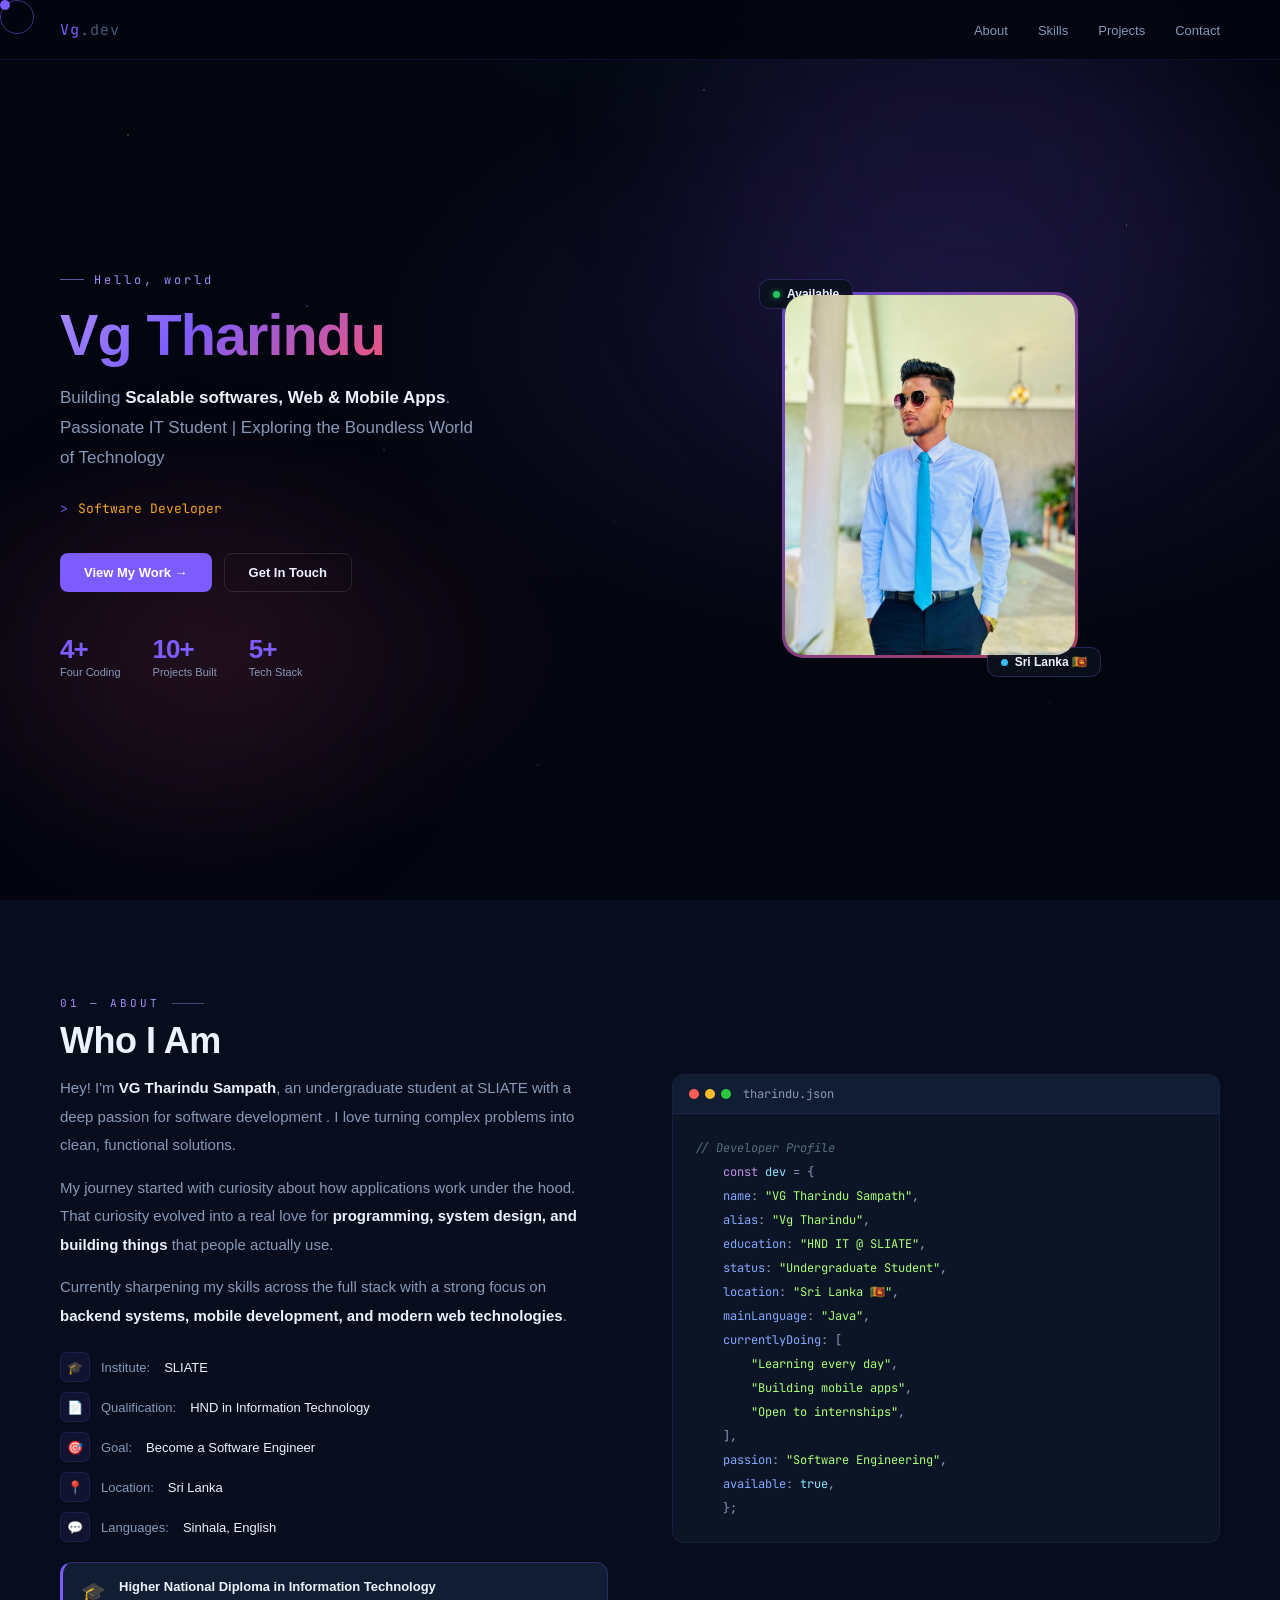
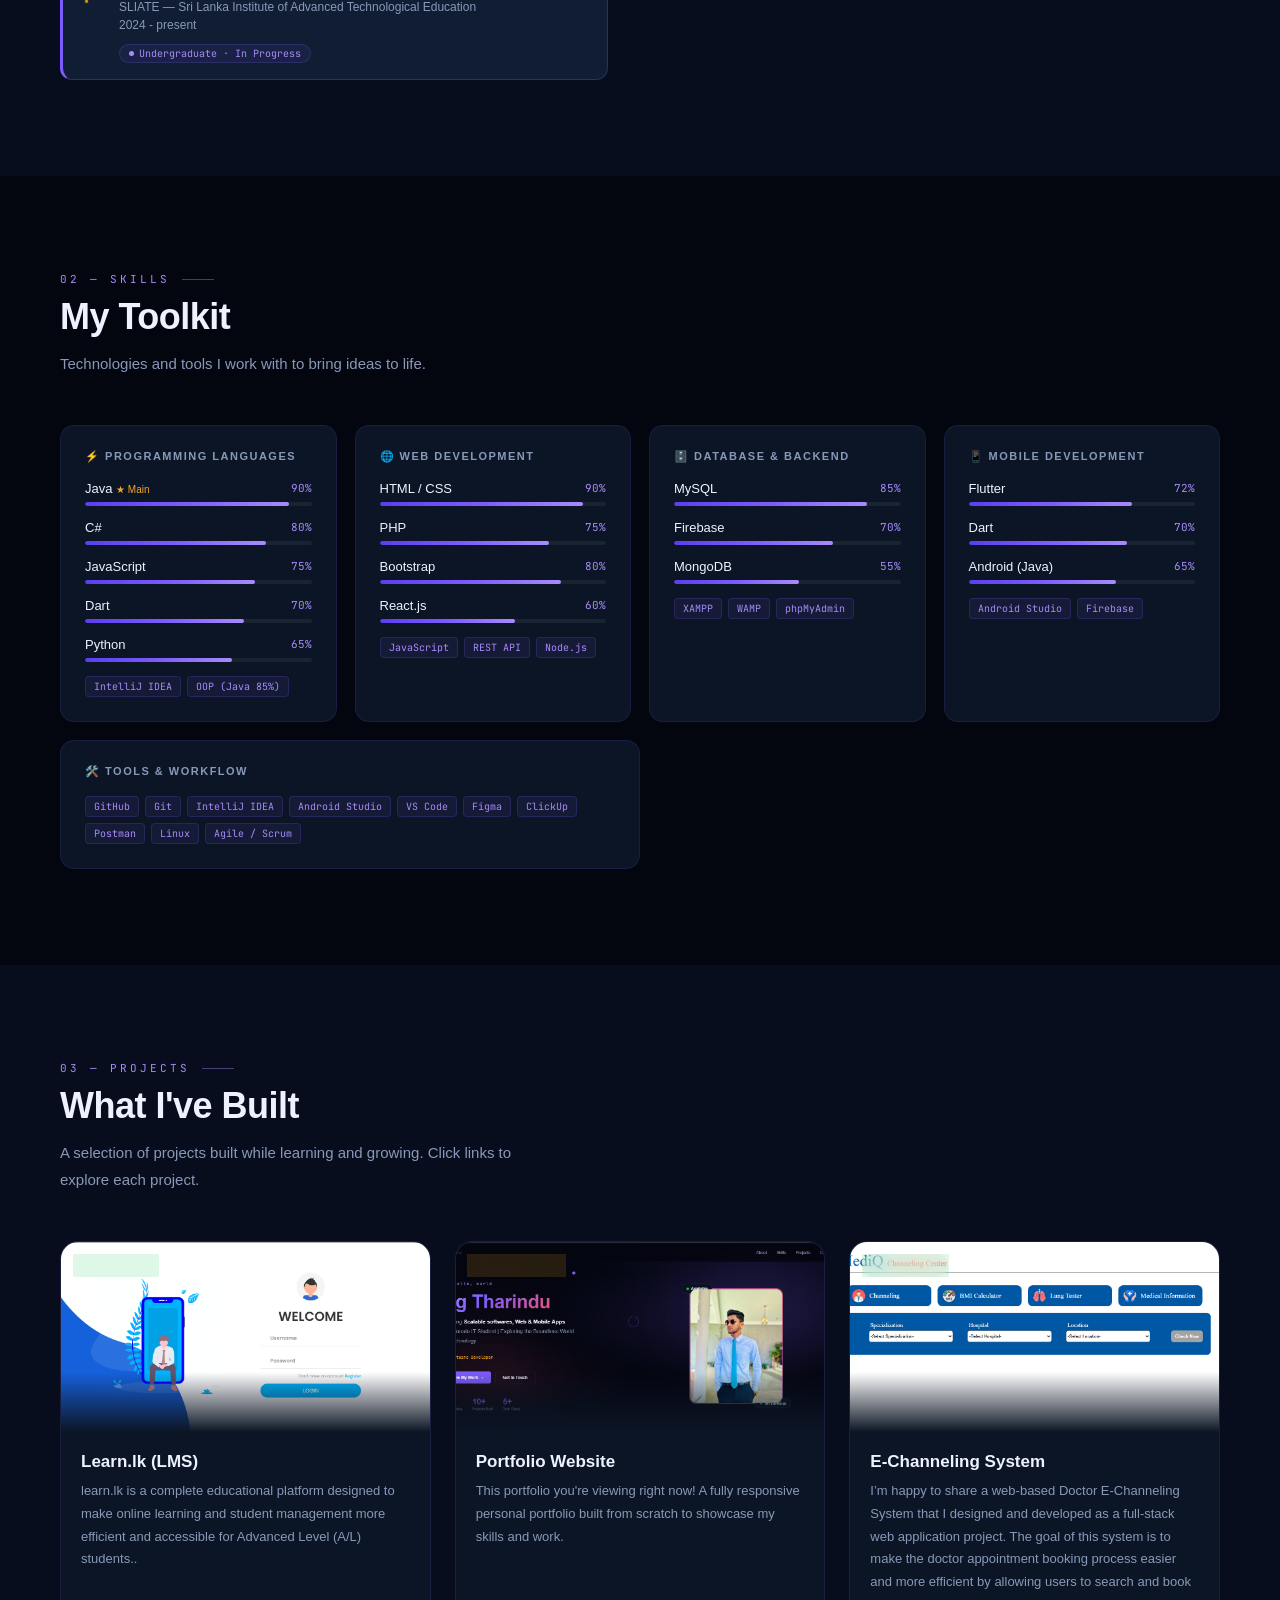
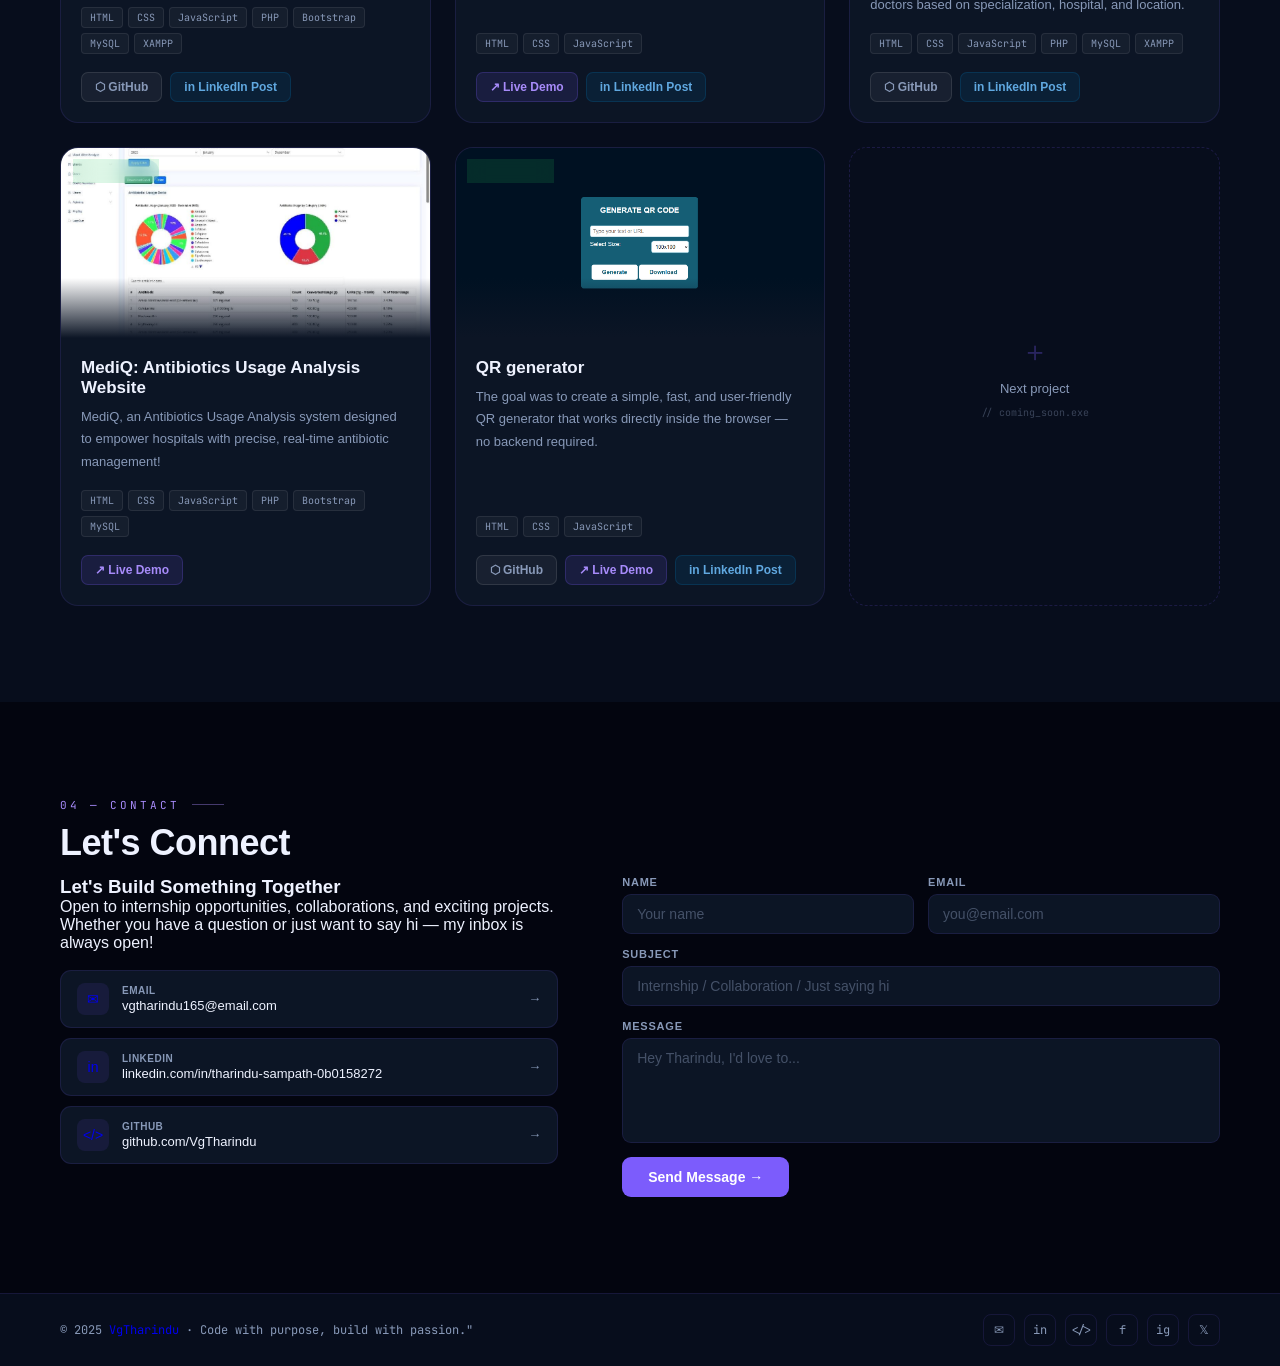
==== index.html @ 8292b52f "cahnge" ====
<!DOCTYPE html>
<html lang="en">
<head>
<meta charset="UTF-8">
<meta name="viewport" content="width=device-width, initial-scale=1.0">
<title>VG Tharindu Sampath | Software Developer</title>
<link href="image/cropped_circle_image.png" rel="icon">
<link href="https://fonts.googleapis.com/css2?family=Space+Mono:wght@400;700&family=Syne:wght@400;600;700;800&family=JetBrains+Mono:wght@300;400;500&display=swap" rel="stylesheet">
<link rel="stylesheet" href="style.css">
<script defer src="/_vercel/insights/script.js"></script> <!-- Vercel Analytics-->

<!-- Google tag (gtag.js)  Analytics viewer count from google Analytics -->
<script async src="https://www.googletagmanager.com/gtag/js?id=G-01B95M1YNE"></script>
<script>
  window.dataLayer = window.dataLayer || [];
  function gtag(){dataLayer.push(arguments);}
  gtag('js', new Date());

  gtag('config', 'G-01B95M1YNE');
</script>
</head>
<body>

     <div id="cur"></div>
     <div id="cur-ring"></div>

    <!-- NAV -->
    <nav>
    <a href="#hero" class="nav-logo">Vg<span>.dev</span></a>
    <ul class="nav-links">
        <li><a href="#about">About</a></li>
        <li><a href="#skills">Skills</a></li>
        <li><a href="#projects">Projects</a></li>
        <li><a href="#contact">Contact</a></li>
    </ul>
    </nav>

    <!-- HERO -->
    <section id="hero">
    <div class="hero-bg"></div>
    <div class="stars"></div>
    <div class="orb orb1"></div>
    <div class="orb orb2"></div>

    <div class="hero-left">
        <div class="hero-greeting">Hello, world</div>
        <h1 class="hero-name">
        <span class="gradient-name">Vg Tharindu</span>
        </h1>
        <p class="hero-tagline">
        Building <strong>Scalable softwares, Web & Mobile Apps</strong>.
        Passionate IT Student | Exploring the Boundless World of Technology
        </p>
        <div class="hero-role">
        <span class="role-prefix">&gt;</span>
        <span id="typingText" class="typing"></span>
        </div>
        <div class="hero-btns">
        <a href="#projects" class="btn btn-p">View My Work →</a>
        <a href="#contact" class="btn btn-g">Get In Touch</a>
        </div>
        <div class="hero-stats">
        <div><div class="hst-num">4+</div><div class="hst-lbl">Four Coding</div></div>
        <div><div class="hst-num">10+</div><div class="hst-lbl">Projects Built</div></div>
        <div><div class="hst-num">5+</div><div class="hst-lbl">Tech Stack</div></div>
        </div>
    </div>

    <div class="hero-right">
        <div class="photo-wrap">
            <div class="photo-border"></div>
            <div class="photo-inner">
                <!--
                ══════════════════════════════════════
                TO ADD YOUR PHOTO — delete the <div class="avatar-ph">
                block below and replace with:
                <img src="your-photo.jpg" alt="Vg Tharindu"
                    style="width:100%;height:100%;object-fit:cover;object-position:top center;">
                ══════════════════════════════════════
                -->
            <img src="image/IMG_4519.JPG" alt="Vg Tharindu"
                    style="width:100%;height:100%;object-fit:cover;object-position:top center;">
            </div>
                
            
                <div class="photo-tag tl"><div class="tdot g"></div>Available</div>
                <div class="photo-tag br"><div class="tdot b"></div>Sri Lanka 🇱🇰</div>
        </div>
    </div>
    </section>

    <!-- ABOUT -->
    <section id="about">
    <div class="eyebrow reveal">01 — About</div>
    <h2 class="sec-title reveal">Who I Am</h2>
    <div class="about-grid">
        <div class="about-text reveal">
        <p>Hey! I'm <strong>VG Tharindu Sampath</strong>, an undergraduate student at SLIATE with a deep passion for software development . I love turning complex problems into clean, functional solutions.</p>
        <p>My journey started with curiosity about how applications work under the hood. That curiosity evolved into a real love for <strong>programming, system design, and building things</strong> that people actually use.</p>
        <p>Currently sharpening my skills across the full stack with a strong focus on <strong>backend systems, mobile development, and modern web technologies</strong>.</p>
        <div class="info-list">
            <div class="info-row"><div class="info-ico">🎓</div><span class="info-k">Institute:</span><span class="info-v">SLIATE</span></div>
            <div class="info-row"><div class="info-ico">📄</div><span class="info-k">Qualification:</span><span class="info-v">HND in Information Technology</span></div>
            <div class="info-row"><div class="info-ico">🎯</div><span class="info-k">Goal:</span><span class="info-v">Become a Software Engineer</span></div>
            <div class="info-row"><div class="info-ico">📍</div><span class="info-k">Location:</span><span class="info-v">Sri Lanka</span></div>
            <div class="info-row"><div class="info-ico">💬</div><span class="info-k">Languages:</span><span class="info-v">Sinhala, English</span></div>
        </div>
        <div class="edu-card" style="margin-top:20px;">
            <div class="edu-icon">🎓</div>
            <div>
            <div class="edu-degree">Higher National Diploma in Information Technology</div>
            <div class="edu-school">SLIATE — Sri Lanka Institute of Advanced Technological Education <br> 2024 - present</div>
            <div class="edu-badge">Undergraduate · In Progress</div>
            </div>
        </div>
        </div>

        <div class="reveal">
        <div class="code-card">
            <div class="code-bar">
            <div class="dot dot-r"></div><div class="dot dot-y"></div><div class="dot dot-g"></div>
            <span class="code-fname">tharindu.json</span>
            </div>
            <div class="code-body">
    <pre><span class="cm">// Developer Profile</span>
    <span class="kw">const</span> <span class="cn">dev</span> = {
    <span class="fn">name</span>: <span class="str">"VG Tharindu Sampath"</span>,
    <span class="fn">alias</span>: <span class="str">"Vg Tharindu"</span>,
    <span class="fn">education</span>: <span class="str">"HND IT @ SLIATE"</span>,
    <span class="fn">status</span>: <span class="str">"Undergraduate Student"</span>,
    <span class="fn">location</span>: <span class="str">"Sri Lanka 🇱🇰"</span>,
    <span class="fn">mainLanguage</span>: <span class="str">"Java"</span>,
    <span class="fn">currentlyDoing</span>: [
        <span class="str">"Learning every day"</span>,
        <span class="str">"Building mobile apps"</span>,
        <span class="str">"Open to internships"</span>,
    ],
    <span class="fn">passion</span>: <span class="str">"Software Engineering"</span>,
    <span class="fn">available</span>: <span class="cn">true</span>,
    };</pre>
            </div>
        </div>
        </div>
    </div>
    </section>

    <!-- SKILLS -->
    <section id="skills">
        <div class="eyebrow reveal">02 — Skills</div>
        <h2 class="sec-title reveal">My Toolkit</h2>
        <p class="sec-sub reveal">Technologies and tools I work with to bring ideas to life.</p>
        <div class="skills-grid">

            <!-- Programming Languages -->
            <div class="skill-cat reveal">
                <div class="cat-title">⚡ Programming Languages</div>
                <div class="sk-item"><div class="sk-row"><span class="sk-name">Java <span style="font-size:10px;color:var(--amber);">★ Main</span></span><span class="sk-pct">90%</span></div><div class="sk-track"><div class="sk-fill" data-w="90"></div></div></div>
                <div class="sk-item"><div class="sk-row"><span class="sk-name">C#</span><span class="sk-pct">80%</span></div><div class="sk-track"><div class="sk-fill" data-w="80"></div></div></div>
                <div class="sk-item"><div class="sk-row"><span class="sk-name">JavaScript</span><span class="sk-pct">75%</span></div><div class="sk-track"><div class="sk-fill" data-w="75"></div></div></div>
                <div class="sk-item"><div class="sk-row"><span class="sk-name">Dart</span><span class="sk-pct">70%</span></div><div class="sk-track"><div class="sk-fill" data-w="70"></div></div></div>
                <div class="sk-item"><div class="sk-row"><span class="sk-name">Python</span><span class="sk-pct">65%</span></div><div class="sk-track"><div class="sk-fill" data-w="65"></div></div></div>
                <div class="tech-tags"><span class="tech-tag">IntelliJ IDEA</span><span class="tech-tag">OOP (Java 85%)</span></div>
            </div>

            <!-- Web Development -->
            <div class="skill-cat reveal">
                <div class="cat-title">🌐 Web Development</div>
                <div class="sk-item"><div class="sk-row"><span class="sk-name">HTML / CSS</span><span class="sk-pct">90%</span></div><div class="sk-track"><div class="sk-fill" data-w="90"></div></div></div>
                <div class="sk-item"><div class="sk-row"><span class="sk-name">PHP</span><span class="sk-pct">75%</span></div><div class="sk-track"><div class="sk-fill" data-w="75"></div></div></div>
                <div class="sk-item"><div class="sk-row"><span class="sk-name">Bootstrap</span><span class="sk-pct">80%</span></div><div class="sk-track"><div class="sk-fill" data-w="80"></div></div></div>
                <div class="sk-item"><div class="sk-row"><span class="sk-name">React.js</span><span class="sk-pct">60%</span></div><div class="sk-track"><div class="sk-fill" data-w="60"></div></div></div>
                <div class="tech-tags"><span class="tech-tag">JavaScript</span><span class="tech-tag">REST API</span><span class="tech-tag">Node.js</span></div>
            </div>

            <!-- Database -->
            <div class="skill-cat reveal">
                <div class="cat-title">🗄️ Database &amp; Backend</div>
                <div class="sk-item"><div class="sk-row"><span class="sk-name">MySQL</span><span class="sk-pct">85%</span></div><div class="sk-track"><div class="sk-fill" data-w="85"></div></div></div>
                <div class="sk-item"><div class="sk-row"><span class="sk-name">Firebase</span><span class="sk-pct">70%</span></div><div class="sk-track"><div class="sk-fill" data-w="70"></div></div></div>
                <div class="sk-item"><div class="sk-row"><span class="sk-name">MongoDB</span><span class="sk-pct">55%</span></div><div class="sk-track"><div class="sk-fill" data-w="55"></div></div></div>
                <div class="tech-tags"><span class="tech-tag">XAMPP</span><span class="tech-tag">WAMP</span><span class="tech-tag">phpMyAdmin</span></div>
            </div>

            <!-- Mobile Development -->
            <div class="skill-cat reveal">
                <div class="cat-title">📱 Mobile Development</div>
                <div class="sk-item"><div class="sk-row"><span class="sk-name">Flutter</span><span class="sk-pct">72%</span></div><div class="sk-track"><div class="sk-fill" data-w="72"></div></div></div>
                <div class="sk-item"><div class="sk-row"><span class="sk-name">Dart</span><span class="sk-pct">70%</span></div><div class="sk-track"><div class="sk-fill" data-w="70"></div></div></div>
                <div class="sk-item"><div class="sk-row"><span class="sk-name">Android (Java)</span><span class="sk-pct">65%</span></div><div class="sk-track"><div class="sk-fill" data-w="65"></div></div></div>
                <div class="tech-tags"><span class="tech-tag">Android Studio</span><span class="tech-tag">Firebase</span></div>
            </div>

            <!-- Tools & Workflow -->
            <div class="skill-cat reveal" style="grid-column:1/-1;max-width:580px;">
                <div class="cat-title">🛠️ Tools &amp; Workflow</div>
                <div class="tech-tags">
                    <span class="tech-tag">GitHub</span>
                    <span class="tech-tag">Git</span>
                    <span class="tech-tag">IntelliJ IDEA</span>
                    <span class="tech-tag">Android Studio</span>
                    <span class="tech-tag">VS Code</span>
                    <span class="tech-tag">Figma</span>
                    <span class="tech-tag">ClickUp</span>
                    <span class="tech-tag">Postman</span>
                    <span class="tech-tag">Linux</span>
                    <span class="tech-tag">Agile / Scrum</span>
                </div>
            </div>

        </div>
    </section>

    <!-- PROJECTS -->
    <section id="projects">
        <div class="eyebrow reveal">03 — Projects</div>
        <h2 class="sec-title reveal">What I've Built</h2>
        <p class="sec-sub reveal">A selection of projects built while learning and growing. Click links to explore each project.</p>
        <div class="projects-grid">

            <!-- PROJECT 1 -->
            <div class="project-card reveal">
                <div class="proj-img">
                    <!--
                    ADD PROJECT SCREENSHOT:
                    Replace <div class="proj-img-placeholder"> with:
                    <img src="project1-screenshot.jpg" alt="Project Name">
                    -->
                   <div class="proj-img-placeholder">
                    <img src="image/Screenshot 2025-08-08 153404.png" alt="Learn.lk (LMS)">
                    </div>
                    <div class="proj-img-top">
                        <div class="proj-status s-done">Completed</div>
                    </div>
                </div>
                <div class="proj-body">
                    <div class="proj-name">Learn.lk (LMS)</div>
                    <div class="proj-desc">learn.lk is a complete educational platform designed to make online learning and student management more efficient and accessible for Advanced Level (A/L) students..</div>
                    <div class="proj-stack"><span class="stack-tag">HTML</span><span class="stack-tag">CSS</span><span class="stack-tag">JavaScript</span><span class="stack-tag">PHP</span><span class="stack-tag">Bootstrap</span><span class="stack-tag">MySQL</span><span class="stack-tag">XAMPP</span></div>
                    <div class="proj-actions">
                        <a href="https://github.com/VgTharindu/Learn.lk.git" class="proj-btn proj-btn-gh">⬡ GitHub</a>
                        <!-- <a href="#" class="proj-btn proj-btn-live">↗ Live Demo</a> -->
                        <a href="https://www.linkedin.com/posts/tharindu-sampath-0b0158272_sliate-webdevelopment-bootstrap-activity-7359614728916160514-P8Nu?utm_source=share&utm_medium=member_desktop&rcm=ACoAAEKV94QBrEzuOKrQUPFXo5gvmd7V_NKcd7c" class="proj-btn proj-btn-li">in LinkedIn Post</a>
                    </div>
                </div>
            </div>

             <!-- PROJECT 2 -->
            <div class="project-card reveal">
                <div class="proj-img">
                    <div class="proj-img-placeholder" style="background:linear-gradient(135deg,#160d2b,#0d0718);">
                        <img src="image/Screenshot 2026-03-21 195851.png" alt="MediQ: Antibiotics Usage Analysis Website">
                    </div>
                    <div class="proj-img-top">
                        <div class="proj-status s-wip">In Progress</div>
                    </div>
                </div>
                    <div class="proj-body">
                        <div class="proj-name">Portfolio Website</div>
                        <div class="proj-desc">This portfolio you're viewing right now! A fully responsive personal portfolio built from scratch to showcase my skills and work.</div>
                        <div class="proj-stack"><span class="stack-tag">HTML</span><span class="stack-tag">CSS</span><span class="stack-tag">JavaScript</span></div>
                        <div class="proj-actions">
                            <!-- <a href="https://github.com/VgTharindu/Portfolio.git" class="proj-btn proj-btn-gh">⬡ GitHub</a> -->
                            <a href="https://vgtharindu-portfolio.vercel.app/" class="proj-btn proj-btn-live">↗ Live Demo</a>
                            <a href="#" class="proj-btn proj-btn-li">in LinkedIn Post</a>

                        </div>
                    </div>
            </div>

             <!-- PROJECT 3 -->
            <div class="project-card reveal">
                <div class="proj-img">
                    <div class="proj-img-placeholder" style="background:linear-gradient(135deg,#160d2b,#0d0718);">
                        <img src="image/Screenshot 2026-03-22 182855.png" alt="MediQ: Antibiotics Usage Analysis Website">
                    </div>
                    <div class="proj-img-top">
                        <div class="proj-status s-done">Completed</div>
                    </div>
                </div>
                    <div class="proj-body">
                        <div class="proj-name"> E-Channeling System</div>
                        <div class="proj-desc">I’m happy to share a web-based Doctor E-Channeling System that I designed and developed as a full-stack web application project. The goal of this system is to make the doctor appointment booking process easier and more efficient by allowing users to search and book doctors based on specialization, hospital, and location.</div>
                        <div class="proj-stack"><span class="stack-tag">HTML</span><span class="stack-tag">CSS</span><span class="stack-tag">JavaScript</span><span class="stack-tag">PHP</span><span class="stack-tag">MySQL</span><span class="stack-tag">XAMPP</span></div>
                        <div class="proj-actions">
                            <a href="https://github.com/VgTharindu/MediQ-e-channeling-system-.git" class="proj-btn proj-btn-gh">⬡ GitHub</a>
                            <!-- <a href="https://vgtharindu-portfolio.vercel.app/" class="proj-btn proj-btn-live">↗ Live Demo</a> -->
                            <a href="https://www.linkedin.com/posts/tharindu-sampath-0b0158272_fullstackdeveloper-webdevelopment-php-activity-7441704030457901056-B_3A?utm_source=share&utm_medium=member_desktop&rcm=ACoAAEKV94QBrEzuOKrQUPFXo5gvmd7V_NKcd7c" class="proj-btn proj-btn-li">in LinkedIn Post</a>

                        </div>
                    </div>
            </div>

            <!-- PROJECT 4 -->
            <div class="project-card reveal">
                <div class="proj-img">
                    <div class="proj-img-placeholder" style="background:linear-gradient(135deg,#0d1f1c,#071510);">
                        <img src="image/WhatsApp Image 2026-03-21 at 7.44.55 PM.jpeg" alt="MediQ: Antibiotics Usage Analysis Website">
                    </div>
                    <div class="proj-img-top">
                        <div class="proj-status s-done">Completed</div>
                    </div>
                </div>
                <div class="proj-body">
                    <div class="proj-name">MediQ: Antibiotics Usage Analysis Website</div>
                    <div class="proj-desc"> MediQ, an Antibiotics Usage Analysis system designed to empower hospitals with precise, real-time antibiotic management!</div>
                    <div class="proj-stack"><span class="stack-tag">HTML</span><span class="stack-tag">CSS</span><span class="stack-tag">JavaScript</span><span class="stack-tag">PHP</span><span class="stack-tag">Bootstrap</span><span class="stack-tag">MySQL</span></div>
                    <div class="proj-actions">
                        <!-- <a href="#" class="proj-btn proj-btn-gh">⬡ GitHub</a> -->
                        <a href="https://mediq.42web.io/karapitiya/?i=1" class="proj-btn proj-btn-live">↗ Live Demo</a>
                        <!-- <a href="https://www.linkedin.com/posts/malitha-tishamal_webdevelopment-php-bootstrap-ugcPost-7336060240477528064-LBVA?utm_source=share&utm_medium=member_desktop&rcm=ACoAAEKV94QBrEzuOKrQUPFXo5gvmd7V_NKcd7c" class="proj-btn proj-btn-li">in LinkedIn Post</a> -->
                    </div>
                </div>
            </div>

            
            <!-- PROJECT 5 -->
            <div class="project-card reveal">
                <div class="proj-img">
                    <div class="proj-img-placeholder" style="background:linear-gradient(135deg,#160d2b,#0d0718);">
                        <img src="image/Screenshot 2025-11-16 101940.png" alt="QR generator">
                    </div>
                    <div class="proj-img-top">
                        <div class="proj-status s-done">Completed</div>
                    </div>
                </div>
                    <div class="proj-body">
                        <div class="proj-name">QR generator</div>
                        <div class="proj-desc">The goal was to create a simple, fast, and user-friendly QR generator that works directly inside the browser — no backend required.</div>
                        <div class="proj-stack"><span class="stack-tag">HTML</span><span class="stack-tag">CSS</span><span class="stack-tag">JavaScript</span></div>
                        <div class="proj-actions">
                            <a href="https://github.com/VgTharindu/QR-Genarator.git" class="proj-btn proj-btn-gh">⬡ GitHub</a>
                            <a href="https://vgtharindu.github.io/QR-Genarator/" class="proj-btn proj-btn-live">↗ Live Demo</a>
                            <a href="https://www.linkedin.com/posts/tharindu-sampath-0b0158272_sliate-webdevelopment-javascript-activity-7396766730645094401-Y_F6?utm_source=share&utm_medium=member_desktop&rcm=ACoAAEKV94QBrEzuOKrQUPFXo5gvmd7V_NKcd7c" class="proj-btn proj-btn-li">in LinkedIn Post</a>

                        </div>
                    </div>
            </div>

            <!-- ADD MORE -->
            <div class="add-card reveal">
                <div class="add-plus">＋</div>
                <div class="add-text">Next project</div>
                <div class="add-hint">// coming_soon.exe</div>
            </div>

        </div>
    </section>

    <!-- CONTACT -->
    <section id="contact">
        <div class="eyebrow reveal">04 — Contact</div>
        <h2 class="sec-title reveal">Let's Connect</h2>
        <div class="contact-grid">
            <div class="reveal">
                <h3>Let's Build Something Together</h3>
                <p>Open to internship opportunities, collaborations, and exciting projects. Whether you have a question or just want to say hi — my inbox is always open!</p><br>
                <div class="contact-items">
                    <a href="vgtharindu165@email.com" class="contact-item">
                        <div class="c-ico">✉</div>
                        <div class="c-inf"><div class="c-lbl">Email</div><div class="c-val">vgtharindu165@email.com</div></div>
                        <span class="c-arr">→</span>
                    </a>
                    <a href="https://www.linkedin.com/in/tharindu-sampath-0b0158272" class="contact-item">
                        <div class="c-ico">in</div>
                        <div class="c-inf"><div class="c-lbl">LinkedIn</div><div class="c-val">linkedin.com/in/tharindu-sampath-0b0158272</div></div>
                        <span class="c-arr">→</span>
                    </a>
                    <a href="https://github.com/VgTharindu" class="contact-item">
                        <div class="c-ico">&lt;/&gt;</div>
                        <div class="c-inf"><div class="c-lbl">GitHub</div><div class="c-val">github.com/VgTharindu</div></div>
                        <span class="c-arr">→</span>
                    </a>
                    
                </div>
            </div>
             <form class="contact-form reveal"
        action="https://api.web3forms.com/submit"
        method="POST">

      <input type="hidden" name="access_key" value="008d013b-0c6d-494b-bc53-46cbb825ec3c">
      <input type="hidden" name="subject" value="New message from Portfolio">
      <input type="hidden" name="redirect" value="https://vgtharindu-portfolio.vercel.app/">
      <input type="hidden" name="from_name" value="Portfolio Contact Form">
      <input type="hidden" name="botcheck" value="">

      <div class="form-row">
        <div class="form-group">
          <label class="form-label">Name</label>
          <input class="form-input" type="text" name="name" placeholder="Your name" required>
        </div>
        <div class="form-group">
          <label class="form-label">Email</label>
          <input class="form-input" type="email" name="email" placeholder="you@email.com" required>
        </div>
      </div>
      <div class="form-group">
        <label class="form-label">Subject</label>
        <input class="form-input" type="text" name="topic" placeholder="Internship / Collaboration / Just saying hi">
      </div>
      <div class="form-group">
        <label class="form-label">Message</label>
        <textarea class="form-textarea" name="message" placeholder="Hey Tharindu, I'd love to..."></textarea>
      </div>
      <button class="send-btn" type="submit">Send Message &#8594;</button>
    </form>
        </div>
    </section>

    <!-- FOOTER -->
    <footer>
    <div class="footer-copy">© 2025 <span><a href="https://vgtharindu-portfolio.vercel.app/" target="_blank" style="text-decoration: none;">VgTharindu</a></span> · Code with purpose, build with passion."</div>
    <div class="social-links">
        <a href="vgtharindu165@email.com" class="soc-link" title="Email">✉</a>
        <a href="https://www.linkedin.com/in/tharindu-sampath-0b0158272" class="soc-link" title="LinkedIn">in</a>
        <a href="https://github.com/VgTharindu" class="soc-link" title="GitHub">&lt;/&gt;</a>
        <a href="https://www.facebook.com/share/1aWBQVcu1p/" class="soc-link" title="Facebook">f</a>
        <a href="https://www.instagram.com/vgthrindu?igsh=d2puZTRpOHJ1NTBu" class="soc-link" title="Instagram">ig</a>
        <a href="https://x.com/VgTharindu54513" class="soc-link" title="X">𝕏</a>
    </div>
    </footer>

    <script src="script.js"></script>
    
</body>
</html>
---- style.css ----
:root {
  --bg: #03050f;
  --bg2: #070d1c;
  --surface: #0c1525;
  --surf2: #101d32;
  --violet: #7c5cfc;
  --violet2: #5b3ef0;
  --violet3: #a78bfa;
  --rose: #f0537a;
  --amber: #f5a623;
  --cyan: #22d3ee;
  --text: #eef2ff;
  --text2: #8899b8;
  --text3: #4a5a78;
  --border: rgba(124, 92, 252, 0.13);
  --border2: rgba(124, 92, 252, 0.28);
  --sans: "Inter", sans-serif;
  --display: "Clash Display", "Inter", sans-serif;
  --mono: "JetBrains Mono", monospace;
}
*,
*::before,
*::after {
  box-sizing: border-box;
  margin: 0;
  padding: 0;
}
html {
  scroll-behavior: smooth;
}
body {
  background: var(--bg);
  color: var(--text);
  font-family: var(--sans);
  overflow-x: hidden;
}

/* ── CURSOR ── */
#cur {
  width: 10px;
  height: 10px;
  background: var(--violet);
  border-radius: 50%;
  position: fixed;
  top: 0;
  left: 0;
  pointer-events: none;
  z-index: 9999;
}
#cur-ring {
  width: 34px;
  height: 34px;
  border: 1.5px solid rgba(124, 92, 252, 0.5);
  border-radius: 50%;
  position: fixed;
  top: 0;
  left: 0;
  pointer-events: none;
  z-index: 9998;
}

/* ── SCROLLBAR ── */
::-webkit-scrollbar {
  width: 3px;
}
::-webkit-scrollbar-track {
  background: var(--bg);
}
::-webkit-scrollbar-thumb {
  background: var(--violet2);
  border-radius: 3px;
}

/* ── NAV ── */
nav {
  position: fixed;
  top: 0;
  left: 0;
  right: 0;
  z-index: 200;
  padding: 0 60px;
  height: 60px;
  display: flex;
  align-items: center;
  justify-content: space-between;
  background: rgba(3, 5, 15, 0.88);
  backdrop-filter: blur(24px);
  border-bottom: 1px solid var(--border);
}
.nav-logo {
  font-family: var(--mono);
  font-size: 15px;
  color: var(--violet);
  text-decoration: none;
  letter-spacing: 1px;
}
.nav-logo span {
  color: var(--text3);
}
.nav-links {
  list-style: none;
  display: flex;
  gap: 30px;
}
.nav-links a {
  font-size: 13px;
  font-weight: 500;
  color: var(--text2);
  text-decoration: none;
  transition: color 0.2s;
}
.nav-links a:hover {
  color: var(--text);
}

/* ── HERO ── */
#hero {
  min-height: 100vh;
  display: grid;
  grid-template-columns: 1fr 1fr;
  align-items: center;
  padding: 110px 60px 60px;
  position: relative;
  overflow: hidden;
}
.hero-bg {
  position: absolute;
  inset: 0;
  pointer-events: none;
  background:
    radial-gradient(
      ellipse 70% 55% at 72% 38%,
      rgba(124, 92, 252, 0.14) 0%,
      transparent 65%
    ),
    radial-gradient(
      ellipse 50% 40% at 18% 72%,
      rgba(240, 83, 122, 0.08) 0%,
      transparent 60%
    ),
    radial-gradient(
      ellipse 35% 30% at 50% 0%,
      rgba(34, 211, 238, 0.04) 0%,
      transparent 55%
    );
}
.stars {
  position: absolute;
  inset: 0;
  pointer-events: none;
  background-image:
    radial-gradient(
      1px 1px at 10% 15%,
      rgba(255, 255, 255, 0.6) 0%,
      transparent 100%
    ),
    radial-gradient(
      1px 1px at 30% 50%,
      rgba(255, 255, 255, 0.4) 0%,
      transparent 100%
    ),
    radial-gradient(
      1px 1px at 55% 10%,
      rgba(255, 255, 255, 0.5) 0%,
      transparent 100%
    ),
    radial-gradient(
      1px 1px at 75% 65%,
      rgba(255, 255, 255, 0.3) 0%,
      transparent 100%
    ),
    radial-gradient(
      1px 1px at 88% 25%,
      rgba(255, 255, 255, 0.5) 0%,
      transparent 100%
    ),
    radial-gradient(
      1px 1px at 42% 85%,
      rgba(255, 255, 255, 0.3) 0%,
      transparent 100%
    ),
    radial-gradient(
      1.5px 1.5px at 68% 44%,
      rgba(124, 92, 252, 0.9) 0%,
      transparent 100%
    ),
    radial-gradient(
      1.5px 1.5px at 24% 34%,
      rgba(124, 92, 252, 0.6) 0%,
      transparent 100%
    ),
    radial-gradient(
      1px 1px at 48% 58%,
      rgba(240, 83, 122, 0.5) 0%,
      transparent 100%
    ),
    radial-gradient(
      1px 1px at 82% 78%,
      rgba(34, 211, 238, 0.4) 0%,
      transparent 100%
    );
}
.orb {
  position: absolute;
  border-radius: 50%;
  filter: blur(90px);
  pointer-events: none;
}
.orb1 {
  width: 500px;
  height: 500px;
  background: rgba(124, 92, 252, 0.1);
  top: -100px;
  right: 60px;
  animation: flt 12s ease-in-out infinite;
}
.orb2 {
  width: 300px;
  height: 300px;
  background: rgba(240, 83, 122, 0.07);
  bottom: 80px;
  left: 40px;
  animation: flt 12s ease-in-out infinite reverse;
  animation-delay: -6s;
}
@keyframes flt {
  0%,
  100% {
    transform: translate(0, 0);
  }
  50% {
    transform: translate(22px, -24px);
  }
}

.hero-left {
  position: relative;
  z-index: 2;
}
.hero-greeting {
  font-family: var(--mono);
  font-size: 12px;
  color: var(--violet3);
  letter-spacing: 3px;
  margin-bottom: 16px;
  display: flex;
  align-items: center;
  gap: 10px;
  animation: fadeUp 0.7s ease both;
}
.hero-greeting::before {
  content: "";
  width: 24px;
  height: 1px;
  background: var(--violet3);
  opacity: 0.6;
}

/* ── HERO NAME — Clash Display ── */
.hero-name {
  font-family: var(--display);
  font-size: clamp(36px, 4.5vw, 60px);
  font-weight: 700;
  line-height: 1.1;
  letter-spacing: -1px;
  color: var(--text);
  margin-bottom: 16px;
  animation: fadeUp 0.7s 0.1s ease both;
}
.hero-name .gradient-name {
  background: linear-gradient(135deg, #a78bfa 0%, #7c5cfc 40%, #f0537a 100%);
  -webkit-background-clip: text;
  -webkit-text-fill-color: transparent;
  background-clip: text;
}

.hero-tagline {
  font-size: clamp(14px, 1.5vw, 17px);
  font-weight: 400;
  color: var(--text2);
  line-height: 1.75;
  max-width: 430px;
  margin-bottom: 28px;
  animation: fadeUp 0.7s 0.2s ease both;
}
.hero-tagline strong {
  color: var(--text);
  font-weight: 600;
}
.hero-role {
  display: flex;
  align-items: center;
  gap: 10px;
  font-family: var(--mono);
  font-size: 13px;
  color: var(--text2);
  margin-bottom: 36px;
  animation: fadeUp 0.7s 0.25s ease both;
}
.role-prefix {
  color: var(--violet);
}
.typing {
  color: var(--amber);
  padding-right: 3px;
}
.hero-btns {
  display: flex;
  gap: 12px;
  flex-wrap: wrap;
  animation: fadeUp 0.7s 0.35s ease both;
}
.btn {
  display: inline-flex;
  align-items: center;
  gap: 7px;
  padding: 11px 24px;
  border-radius: 8px;
  font-family: var(--sans);
  font-size: 13px;
  font-weight: 600;
  text-decoration: none;
  transition: all 0.25s;
  cursor: pointer;
}
.btn-p {
  background: var(--violet);
  color: #fff;
  border: none;
}
.btn-p:hover {
  background: var(--violet2);
  transform: translateY(-2px);
  box-shadow: 0 8px 28px rgba(124, 92, 252, 0.38);
}
.btn-g {
  background: transparent;
  color: var(--text);
  border: 1px solid rgba(255, 255, 255, 0.11);
}
.btn-g:hover {
  border-color: rgba(255, 255, 255, 0.25);
  background: rgba(255, 255, 255, 0.04);
  transform: translateY(-2px);
}
.hero-stats {
  display: flex;
  gap: 32px;
  margin-top: 44px;
  animation: fadeUp 0.7s 0.45s ease both;
}
.hst-num {
  font-family: var(--display);
  font-size: 26px;
  font-weight: 700;
  color: var(--violet);
  letter-spacing: -1px;
  line-height: 1;
}
.hst-lbl {
  font-size: 11px;
  color: var(--text2);
  margin-top: 4px;
  font-weight: 500;
}
@keyframes fadeUp {
  from {
    opacity: 0;
    transform: translateY(20px);
  }
  to {
    opacity: 1;
    transform: translateY(0);
  }
}

/* PHOTO */
.hero-right {
  display: flex;
  justify-content: center;
  align-items: center;
  position: relative;
  z-index: 2;
  animation: fadeUp 0.7s 0.2s ease both;
}
.photo-wrap {
  position: relative;
  width: 290px;
  height: 360px;
}
.photo-border {
  position: absolute;
  inset: -3px;
  border-radius: 22px;
  background: linear-gradient(
    135deg,
    var(--violet),
    var(--rose),
    var(--violet)
  );
  background-size: 200% 200%;
  animation: gsh 5s ease infinite;
  opacity: 0.72;
}
@keyframes gsh {
  0%,
  100% {
    background-position: 0% 50%;
  }
  50% {
    background-position: 100% 50%;
  }
}
.photo-inner {
  position: relative;
  z-index: 1;
  width: 100%;
  height: 100%;
  border-radius: 20px;
  background: var(--surface);
  overflow: hidden;
  display: flex;
  align-items: center;
  justify-content: center;
}
.avatar-ph {
  width: 100%;
  height: 100%;
  display: flex;
  flex-direction: column;
  align-items: center;
  justify-content: center;
  gap: 12px;
  background: linear-gradient(160deg, #0d1728, #080e1c);
  padding: 24px;
}
.avatar-letters {
  font-family: var(--display);
  font-size: 66px;
  font-weight: 700;
  background: linear-gradient(135deg, var(--violet), var(--rose));
  -webkit-background-clip: text;
  -webkit-text-fill-color: transparent;
  background-clip: text;
  line-height: 1;
}
.avatar-hint {
  font-family: var(--mono);
  font-size: 9px;
  color: var(--text2);
  text-align: center;
  line-height: 1.7;
  letter-spacing: 1px;
  opacity: 0.5;
  padding: 8px 14px;
  border: 1px dashed rgba(124, 92, 252, 0.2);
  border-radius: 6px;
}
.photo-tag {
  position: absolute;
  background: rgba(10, 16, 28, 0.94);
  border: 1px solid var(--border2);
  border-radius: 10px;
  padding: 7px 13px;
  font-size: 12px;
  font-weight: 600;
  color: var(--text);
  display: flex;
  align-items: center;
  gap: 7px;
  backdrop-filter: blur(12px);
}
.photo-tag.tl {
  top: -16px;
  left: -26px;
  animation: tagFlt 3s ease-in-out infinite;
}
.photo-tag.br {
  bottom: -22px;
  right: -26px;
  animation: tagFlt 3s ease-in-out infinite;
  animation-delay: -1.5s;
}
@keyframes tagFlt {
  0%,
  100% {
    transform: translateY(0);
  }
  50% {
    transform: translateY(-6px);
  }
}
.tdot {
  width: 7px;
  height: 7px;
  border-radius: 50%;
}
.tdot.g {
  background: #22c55e;
  box-shadow: 0 0 6px rgba(34, 197, 94, 0.7);
}
.tdot.b {
  background: #38bdf8;
}

/* ── SECTION SHARED ── */
section {
  padding: 96px 60px;
  position: relative;
  z-index: 1;
}
.eyebrow {
  font-family: var(--mono);
  font-size: 11px;
  color: var(--violet3);
  letter-spacing: 3px;
  text-transform: uppercase;
  margin-bottom: 10px;
  display: flex;
  align-items: center;
  gap: 12px;
}
.eyebrow::after {
  content: "";
  width: 32px;
  height: 1px;
  background: var(--violet3);
  opacity: 0.4;
}
.sec-title {
  font-family: var(--display);
  font-size: clamp(24px, 3vw, 36px);
  font-weight: 700;
  letter-spacing: -0.5px;
  color: var(--text);
  margin-bottom: 12px;
}
.sec-sub {
  font-size: 15px;
  color: var(--text2);
  line-height: 1.8;
  max-width: 480px;
  margin-bottom: 48px;
}

/* ── REVEAL ── */
.reveal {
  opacity: 0;
  transform: translateY(26px);
  transition:
    opacity 0.7s ease,
    transform 0.7s ease;
}
.reveal.visible {
  opacity: 1;
  transform: translateY(0);
}

/* ── ABOUT ── */
#about {
  background: var(--bg2);
}
.about-grid {
  display: grid;
  grid-template-columns: 1fr 1fr;
  gap: 64px;
  align-items: start;
}
.about-text p {
  color: var(--text2);
  line-height: 1.9;
  font-size: 15px;
  margin-bottom: 14px;
}
.about-text p strong {
  color: var(--text);
  font-weight: 600;
}
.info-list {
  display: flex;
  flex-direction: column;
  gap: 10px;
  margin-top: 22px;
}
.info-row {
  display: flex;
  align-items: center;
  gap: 11px;
  font-size: 13px;
}
.info-ico {
  width: 30px;
  height: 30px;
  border-radius: 7px;
  background: rgba(124, 92, 252, 0.09);
  border: 1px solid var(--border);
  display: flex;
  align-items: center;
  justify-content: center;
  font-size: 13px;
  flex-shrink: 0;
}
.info-k {
  color: var(--text2);
  margin-right: 3px;
}
.info-v {
  color: var(--text);
  font-weight: 500;
}
.edu-card {
  display: flex;
  align-items: flex-start;
  gap: 13px;
  margin-top: 20px;
  padding: 16px 18px;
  background: var(--surf2);
  border: 1px solid var(--border2);
  border-left: 3px solid var(--violet);
  border-radius: 12px;
}
.edu-icon {
  font-size: 20px;
  flex-shrink: 0;
  margin-top: 1px;
}
.edu-degree {
  font-size: 13px;
  font-weight: 700;
  color: var(--text);
  margin-bottom: 4px;
}
.edu-school {
  font-size: 12px;
  color: var(--text2);
  line-height: 1.5;
  margin-bottom: 8px;
}
.edu-badge {
  display: inline-flex;
  align-items: center;
  gap: 5px;
  font-family: var(--mono);
  font-size: 10px;
  color: var(--violet3);
  background: rgba(124, 92, 252, 0.09);
  border: 1px solid rgba(124, 92, 252, 0.2);
  padding: 2px 9px;
  border-radius: 100px;
}
.edu-badge::before {
  content: "";
  width: 5px;
  height: 5px;
  border-radius: 50%;
  background: var(--violet3);
}
.code-card {
  background: var(--surface);
  border: 1px solid var(--border);
  border-radius: 12px;
  overflow: hidden;
}
.code-bar {
  background: var(--surf2);
  padding: 11px 16px;
  display: flex;
  align-items: center;
  gap: 6px;
  border-bottom: 1px solid var(--border);
}
.dot {
  width: 10px;
  height: 10px;
  border-radius: 50%;
}
.dot-r {
  background: #ff5f57;
}
.dot-y {
  background: #ffbd2e;
}
.dot-g {
  background: #28c840;
}
.code-fname {
  font-family: var(--mono);
  font-size: 12px;
  color: var(--text2);
  margin-left: 6px;
}
.code-body {
  padding: 22px;
}
.code-body pre {
  font-family: var(--mono);
  font-size: 12px;
  line-height: 2;
  color: var(--text2);
}
.kw {
  color: #c792ea;
}
.fn {
  color: #82aaff;
}
.str {
  color: #a8ff78;
}
.cn {
  color: #88e4ff;
}
.cm {
  color: #546e7a;
  font-style: italic;
}

/* ── SKILLS ── */
#skills {
  background: var(--bg);
}
.skills-grid {
  display: grid;
  grid-template-columns: repeat(auto-fit, minmax(260px, 1fr));
  gap: 18px;
}
.skill-cat {
  background: var(--surface);
  border: 1px solid var(--border);
  border-radius: 14px;
  padding: 24px;
  transition: all 0.3s;
}
.skill-cat:hover {
  border-color: var(--border2);
  transform: translateY(-3px);
  box-shadow: 0 14px 40px rgba(0, 0, 0, 0.45);
}
.cat-title {
  font-size: 11px;
  font-weight: 700;
  color: var(--text2);
  letter-spacing: 1.5px;
  text-transform: uppercase;
  margin-bottom: 18px;
  display: flex;
  align-items: center;
  gap: 8px;
}
.sk-item {
  margin-bottom: 14px;
}
.sk-row {
  display: flex;
  justify-content: space-between;
  margin-bottom: 6px;
}
.sk-name {
  font-size: 13px;
  color: var(--text);
  font-weight: 500;
}
.sk-pct {
  font-family: var(--mono);
  font-size: 11px;
  color: var(--violet3);
}
.sk-track {
  height: 4px;
  background: rgba(255, 255, 255, 0.06);
  border-radius: 4px;
  overflow: hidden;
}
.sk-fill {
  height: 100%;
  border-radius: 4px;
  width: 0%;
  background: linear-gradient(
    90deg,
    var(--violet2),
    var(--violet),
    var(--violet3)
  );
  transition: width 1.2s cubic-bezier(0.25, 0.46, 0.45, 0.94);
}
.tech-tags {
  display: flex;
  flex-wrap: wrap;
  gap: 6px;
  margin-top: 14px;
}
.tech-tag {
  font-family: var(--mono);
  font-size: 10px;
  color: var(--violet3);
  background: rgba(124, 92, 252, 0.08);
  border: 1px solid rgba(124, 92, 252, 0.18);
  padding: 3px 8px;
  border-radius: 4px;
}

/* ── PROJECTS ── */
#projects {
  background: var(--bg2);
}
.projects-grid {
  display: grid;
  grid-template-columns: repeat(auto-fill, minmax(320px, 1fr));
  gap: 24px;
}
.project-card {
  background: var(--surface);
  border: 1px solid var(--border);
  border-radius: 18px;
  overflow: hidden;
  transition: all 0.35s;
  display: flex;
  flex-direction: column;
}
.project-card:hover {
  border-color: var(--border2);
  transform: translateY(-6px);
  box-shadow: 0 20px 60px rgba(0, 0, 0, 0.5);
}

/* Project image area */
.proj-img {
  position: relative;
  height: 190px;
  overflow: hidden;
  background: var(--surf2);
  flex-shrink: 0;
}
.proj-img img {
  width: 100%;
  height: 100%;
  object-fit: cover;
  transition: transform 0.4s ease;
}
.project-card:hover .proj-img img {
  transform: scale(1.04);
}
.proj-img-placeholder {
  width: 100%;
  height: 100%;
  display: flex;
  flex-direction: column;
  align-items: center;
  justify-content: center;
  gap: 10px;
}
.proj-img-icon {
  font-size: 44px;
  opacity: 0.5;
}
.proj-img-label {
  font-family: var(--mono);
  font-size: 10px;
  color: var(--text3);
  letter-spacing: 1px;
}
/* Gradient overlay on image */
.proj-img::after {
  content: "";
  position: absolute;
  bottom: 0;
  left: 0;
  right: 0;
  height: 60px;
  background: linear-gradient(to top, var(--surface), transparent);
  pointer-events: none;
}

/* Top bar inside image */
.proj-img-top {
  position: absolute;
  top: 12px;
  left: 12px;
  right: 12px;
  display: flex;
  justify-content: space-between;
  align-items: center;
  z-index: 2;
}
.proj-status {
  display: inline-flex;
  align-items: center;
  gap: 5px;
  font-family: var(--mono);
  font-size: 10px;
  padding: 4px 10px;
  border-radius: 100px;
  backdrop-filter: blur(10px);
}
.proj-status::before {
  content: "";
  width: 5px;
  height: 5px;
  border-radius: 50%;
}
.s-done {
  background: rgba(34, 197, 94, 0.15);
  color: #4ade80;
  border: 1px solid rgba(34, 197, 94, 0.25);
}
.s-done::before {
  background: #4ade80;
}
.s-wip {
  background: rgba(245, 166, 35, 0.15);
  color: #fbbf24;
  border: 1px solid rgba(245, 166, 35, 0.25);
}
.s-wip::before {
  background: #fbbf24;
}

/* Card body */
.proj-body {
  padding: 20px;
  display: flex;
  flex-direction: column;
  flex: 1;
}
.proj-name {
  font-family: var(--display);
  font-size: 17px;
  font-weight: 600;
  color: var(--text);
  margin-bottom: 8px;
}
.proj-desc {
  font-size: 13px;
  color: var(--text2);
  line-height: 1.75;
  margin-bottom: 16px;
  flex: 1;
}
.proj-stack {
  display: flex;
  flex-wrap: wrap;
  gap: 5px;
  margin-bottom: 18px;
}
.stack-tag {
  font-family: var(--mono);
  font-size: 10px;
  color: var(--text2);
  background: rgba(255, 255, 255, 0.04);
  border: 1px solid rgba(255, 255, 255, 0.08);
  padding: 3px 8px;
  border-radius: 4px;
}

/* Project link buttons */
.proj-actions {
  display: flex;
  flex-wrap: wrap;
  gap: 8px;
}
.proj-btn {
  display: inline-flex;
  align-items: center;
  gap: 5px;
  font-size: 12px;
  font-weight: 600;
  padding: 7px 13px;
  border-radius: 7px;
  text-decoration: none;
  transition: all 0.2s;
  border: 1px solid transparent;
}
.proj-btn-gh {
  background: rgba(255, 255, 255, 0.05);
  color: var(--text2);
  border-color: rgba(255, 255, 255, 0.1);
}
.proj-btn-gh:hover {
  background: rgba(255, 255, 255, 0.1);
  color: var(--text);
}
.proj-btn-live {
  background: rgba(124, 92, 252, 0.12);
  color: var(--violet3);
  border-color: rgba(124, 92, 252, 0.22);
}
.proj-btn-live:hover {
  background: rgba(124, 92, 252, 0.22);
  color: #fff;
}
.proj-btn-li {
  background: rgba(0, 119, 181, 0.12);
  color: #60a8e0;
  border-color: rgba(0, 119, 181, 0.22);
}
.proj-btn-li:hover {
  background: rgba(0, 119, 181, 0.22);
  color: #fff;
}

/* Add project placeholder */
.add-card {
  border: 1px dashed rgba(124, 92, 252, 0.18);
  border-radius: 18px;
  display: flex;
  flex-direction: column;
  align-items: center;
  justify-content: center;
  gap: 10px;
  min-height: 260px;
  transition: all 0.3s;
  cursor: pointer;
}
.add-card:hover {
  border-color: rgba(124, 92, 252, 0.38);
  background: rgba(124, 92, 252, 0.03);
}
.add-plus {
  font-size: 28px;
  color: rgba(124, 92, 252, 0.3);
}
.add-text {
  font-size: 13px;
  color: var(--text2);
}
.add-hint {
  font-family: var(--mono);
  font-size: 10px;
  color: var(--text2);
  opacity: 0.38;
}

/* ── CONTACT ── */
#contact {
  background: var(--bg);
}
.contact-grid {
  display: grid;
  grid-template-columns: 1fr 1.2fr;
  gap: 64px;
  align-items: start;
}
.contact-left h3 {
  font-family: var(--display);
  font-size: 22px;
  font-weight: 600;
  margin-bottom: 13px;
  color: var(--text);
}
.contact-left p {
  color: var(--text2);
  font-size: 14px;
  line-height: 1.8;
  margin-bottom: 28px;
}
.contact-items {
  display: flex;
  flex-direction: column;
  gap: 10px;
}
.contact-item {
  display: flex;
  align-items: center;
  gap: 13px;
  padding: 12px 16px;
  background: var(--surface);
  border: 1px solid var(--border);
  border-radius: 11px;
  text-decoration: none;
  transition: all 0.25s;
}
.contact-item:hover {
  border-color: var(--border2);
  transform: translateX(4px);
}
.c-ico {
  width: 32px;
  height: 32px;
  border-radius: 8px;
  background: rgba(124, 92, 252, 0.1);
  display: flex;
  align-items: center;
  justify-content: center;
  font-size: 14px;
  flex-shrink: 0;
}
.c-inf {
  flex: 1;
}
.c-lbl {
  font-size: 10px;
  color: var(--text2);
  margin-bottom: 2px;
  font-weight: 600;
  letter-spacing: 0.5px;
  text-transform: uppercase;
}
.c-val {
  font-size: 13px;
  color: var(--text);
  font-weight: 500;
}
.c-arr {
  color: var(--text2);
  font-size: 13px;
}
.contact-form {
  display: flex;
  flex-direction: column;
  gap: 14px;
}
.form-row {
  display: grid;
  grid-template-columns: 1fr 1fr;
  gap: 14px;
}
.form-group {
  display: flex;
  flex-direction: column;
  gap: 6px;
}
.form-label {
  font-size: 11px;
  font-weight: 700;
  color: var(--text2);
  letter-spacing: 0.8px;
  text-transform: uppercase;
}
.form-input,
.form-textarea {
  background: var(--surface);
  border: 1px solid var(--border);
  border-radius: 9px;
  padding: 11px 14px;
  font-family: var(--sans);
  font-size: 14px;
  color: var(--text);
  outline: none;
  transition: border-color 0.2s;
  width: 100%;
  resize: none;
}
.form-input::placeholder,
.form-textarea::placeholder {
  color: var(--text2);
  opacity: 0.45;
}
.form-input:focus,
.form-textarea:focus {
  border-color: var(--border2);
}
.form-textarea {
  min-height: 105px;
}
.send-btn {
  background: var(--violet);
  color: #fff;
  border: none;
  border-radius: 9px;
  padding: 12px 26px;
  font-family: var(--sans);
  font-size: 14px;
  font-weight: 700;
  cursor: pointer;
  transition: all 0.25s;
  align-self: flex-start;
}
.send-btn:hover {
  background: var(--violet2);
  transform: translateY(-2px);
  box-shadow: 0 8px 28px rgba(124, 92, 252, 0.38);
}

/* ── FOOTER ── */
footer {
  background: var(--bg2);
  border-top: 1px solid var(--border);
  padding: 20px 60px;
  display: flex;
  align-items: center;
  justify-content: space-between;
}
.footer-copy {
  font-family: var(--mono);
  font-size: 12px;
  color: var(--text2);

}
.footer-copy span {
  color: var(--violet3);
}
.social-links {
  display: flex;
  gap: 9px;
}
.soc-link {
  width: 32px;
  height: 32px;
  border: 1px solid var(--border);
  border-radius: 8px;
  display: flex;
  align-items: center;
  justify-content: center;
  color: var(--text2);
  text-decoration: none;
  font-size: 12px;
  font-family: var(--mono);
  transition: all 0.25s;
}
.soc-link:hover {
  color: var(--violet3);
  border-color: var(--border2);
  background: rgba(124, 92, 252, 0.06);
}

/* ── RESPONSIVE ── */
@media (max-width: 900px) {
  nav {
    padding: 0 20px;
  }
  .nav-links {
    gap: 16px;
  }
  #hero {
    grid-template-columns: 1fr;
    padding: 90px 24px 60px;
    text-align: center;
  }
  .hero-greeting {
    justify-content: center;
  }
  .hero-tagline {
    margin: 0 auto 28px;
  }
  .hero-btns {
    justify-content: center;
  }
  .hero-stats {
    justify-content: center;
  }
  .hero-right {
    margin-top: 44px;
  }
  section {
    padding: 72px 24px;
  }
  .about-grid,
  .contact-grid {
    grid-template-columns: 1fr;
    gap: 36px;
  }
  footer {
    flex-direction: column;
    gap: 14px;
    padding: 20px;
  }
  .form-row {
    grid-template-columns: 1fr;
  }
  .projects-grid {
    grid-template-columns: 1fr;
  }
}
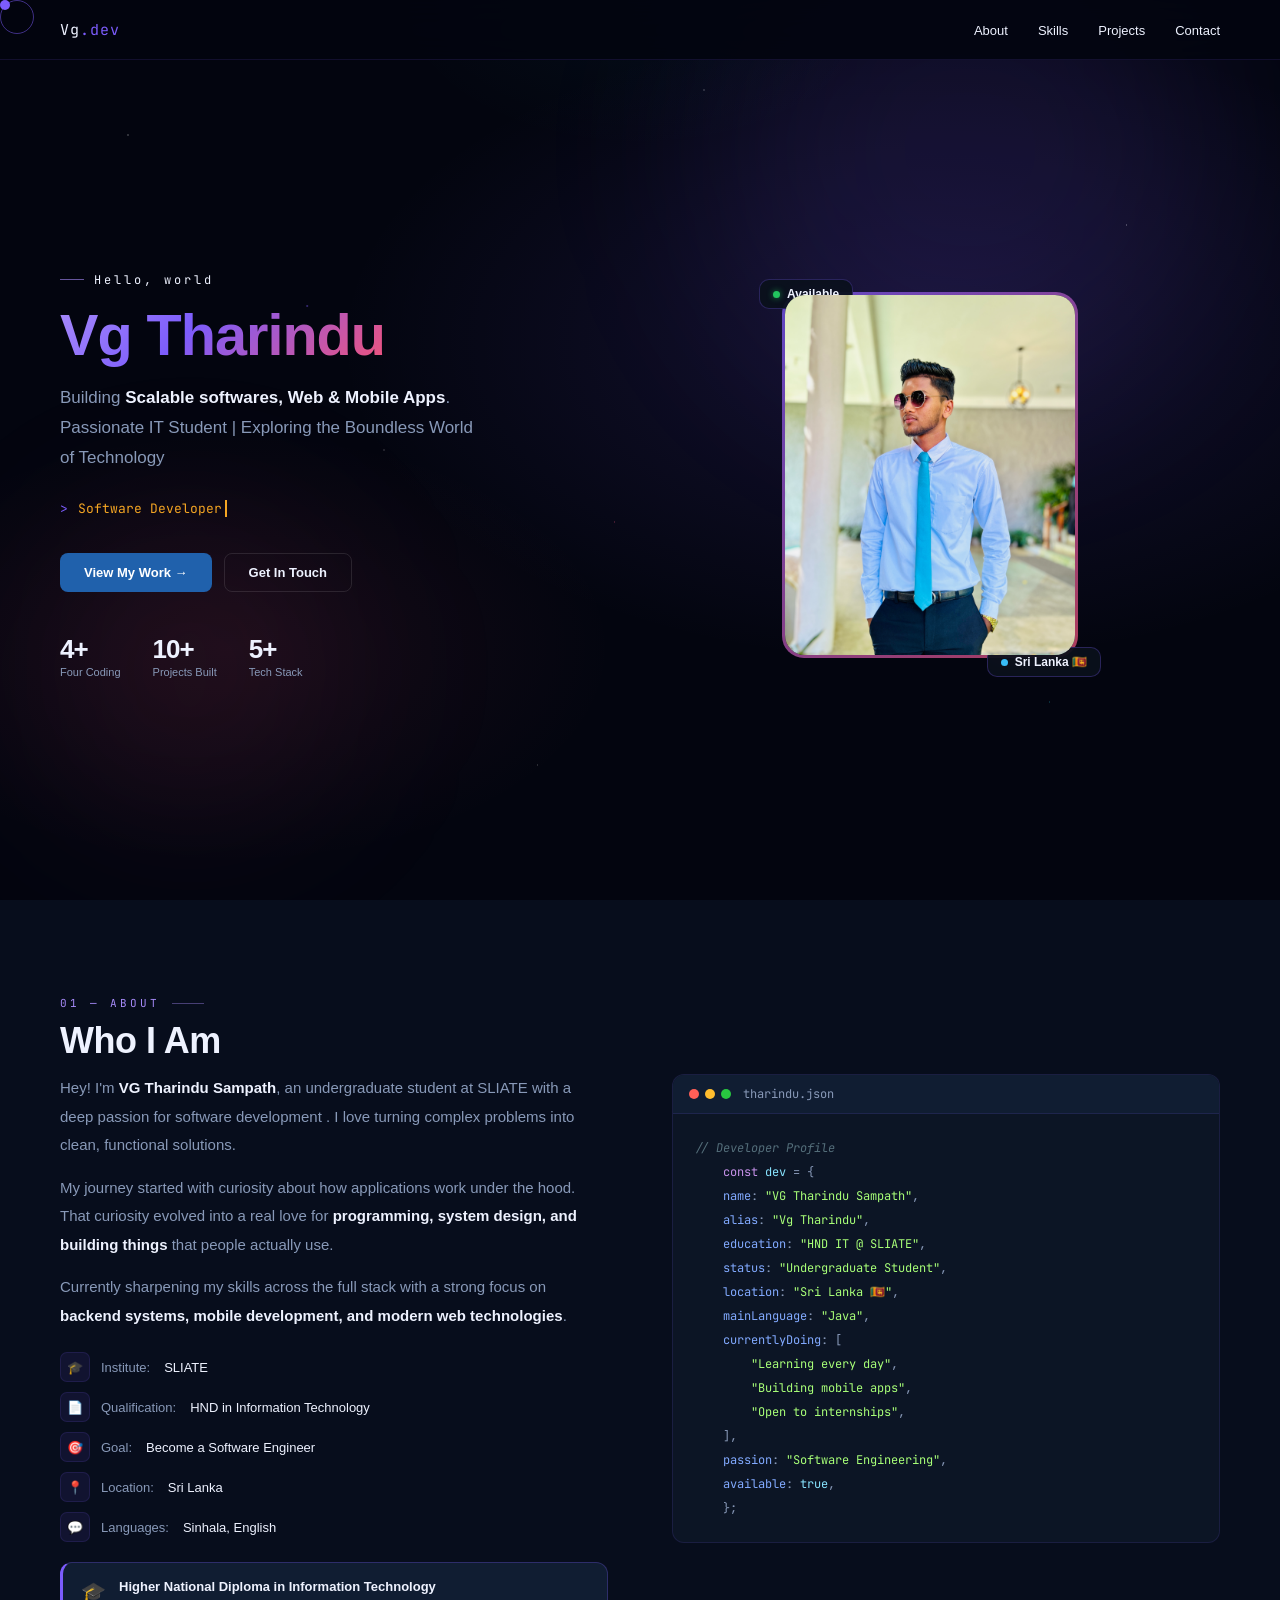
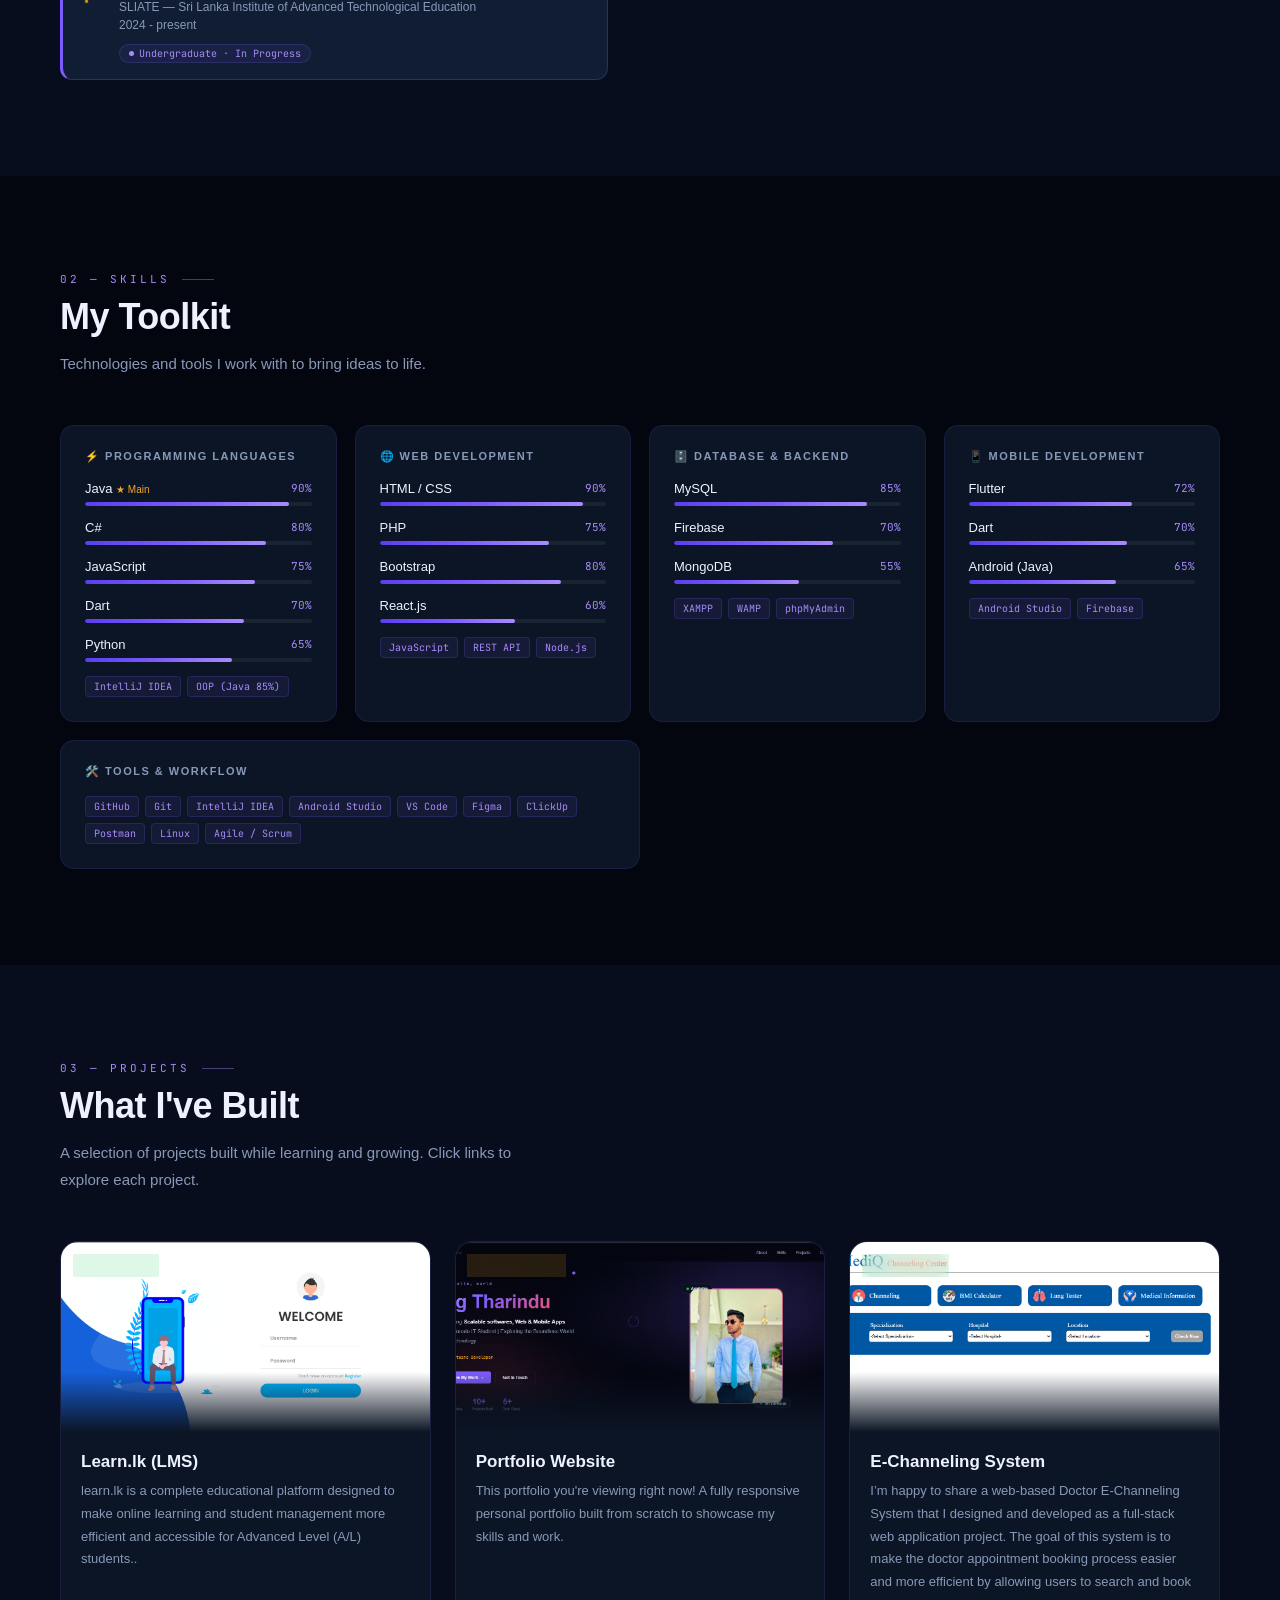
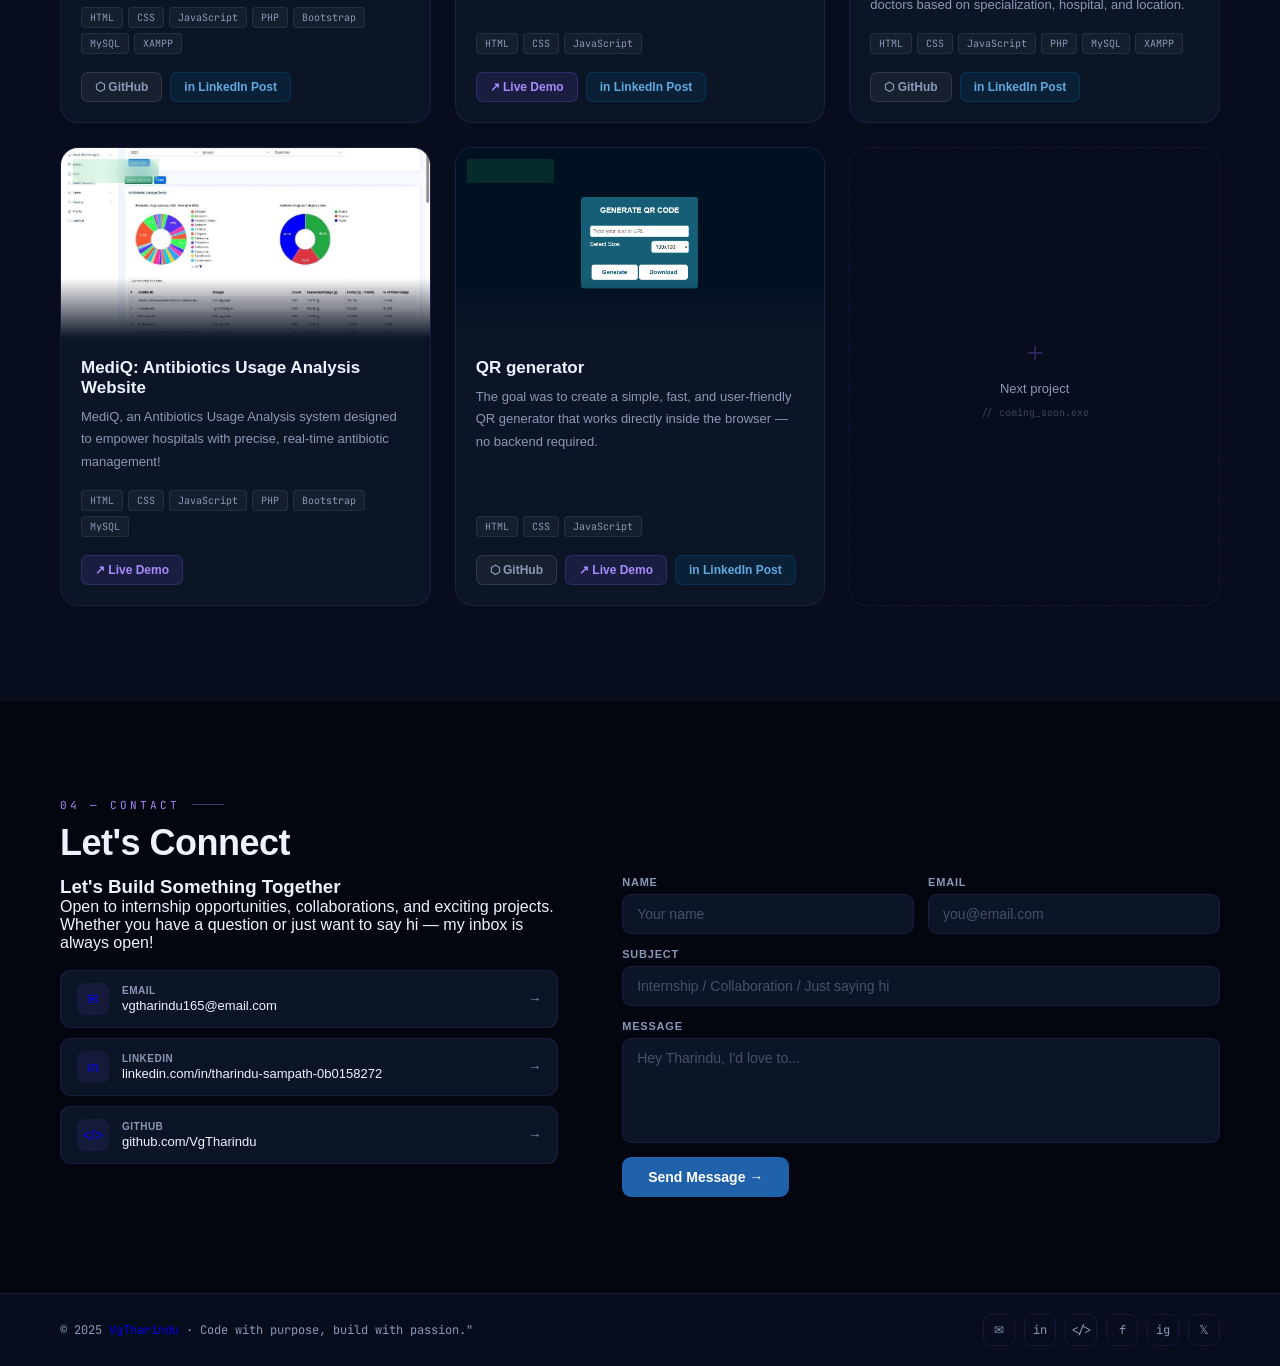
==== commit 3bad6308: "add SEO" ====
--- a/index.html
+++ b/index.html
@@ -7,6 +7,68 @@
 <link href="image/cropped_circle_image.png" rel="icon">
 <link href="https://fonts.googleapis.com/css2?family=Space+Mono:wght@400;700&family=Syne:wght@400;600;700;800&family=JetBrains+Mono:wght@300;400;500&display=swap" rel="stylesheet">
 <link rel="stylesheet" href="style.css">
+
+<!-- ═══════════════════════════════════════ -->
+<!--              PRIMARY SEO               -->
+<!-- ═══════════════════════════════════════ -->
+<title>VG Tharindu Sampath | Software Engineer & IT Undergraduate | Sri Lanka</title>
+<meta name="description" content="VG Tharindu Sampath — Software Engineering undergraduate at SLIATE, Sri Lanka. Specializing in Java, Flutter, Web Development, and Mobile Apps. Open to internships and collaborations.">
+<meta name="keywords" content="VG Tharindu, Tharindu Sampath, Software Engineer, Java Developer, Flutter Developer, Web Developer, SLIATE, Sri Lanka, IT Undergraduate, Portfolio, Mobile App Developer, Full Stack Developer">
+<meta name="author" content="VG Tharindu Sampath">
+<meta name="robots" content="index, follow">
+<meta name="theme-color" content="#7c5cfc">
+<link rel="canonical" href="https://vgtharindu-portfolio.vercel.app/">
+
+<!-- ═══════════════════════════════════════ -->
+<!--         OPEN GRAPH (Facebook/LinkedIn) -->
+<!-- ═══════════════════════════════════════ -->
+<meta property="og:type" content="website">
+<meta property="og:url" content="https://vgtharindu-portfolio.vercel.app/">
+<meta property="og:title" content="VG Tharindu Sampath | Software Engineer & IT Undergraduate">
+<meta property="og:description" content="Software Engineering undergraduate at SLIATE, Sri Lanka. Specializing in Java, Flutter, Web & Mobile Development. Open to internships and collaborations.">
+<meta property="og:image" content="https://vgtharindu-portfolio.vercel.app/og-image.png">
+<meta property="og:image:width" content="1200">
+<meta property="og:image:height" content="630">
+<meta property="og:site_name" content="VG Tharindu Portfolio">
+<meta property="og:locale" content="en_US">
+
+<!-- ═══════════════════════════════════════ -->
+<!--         TWITTER / X CARD               -->
+<!-- ═══════════════════════════════════════ -->
+<meta name="twitter:card" content="summary_large_image">
+<meta name="twitter:url" content="https://vgtharindu-portfolio.vercel.app/">
+<meta name="twitter:title" content="VG Tharindu Sampath | Software Engineer">
+<meta name="twitter:description" content="Software Engineering undergraduate at SLIATE, Sri Lanka. Java, Flutter, Web & Mobile Development. Open to internships.">
+<meta name="twitter:image" content="https://vgtharindu-portfolio.vercel.app/og-image.png">
+
+<!-- ═══════════════════════════════════════ -->
+<!--         STRUCTURED DATA (JSON-LD)      -->
+<!-- ═══════════════════════════════════════ -->
+<script type="application/ld+json">
+{
+  "@context": "https://schema.org",
+  "@type": "Person",
+  "name": "VG Tharindu Sampath",
+  "alternateName": "Vg Tharindu",
+  "url": "https://vgtharindu-portfolio.vercel.app/",
+  "image": "https://vgtharindu-portfolio.vercel.app/og-image.png",
+  "jobTitle": "Software Engineering Undergraduate",
+  "description": "Software Engineering undergraduate at SLIATE, Sri Lanka. Specializing in Java, Flutter, Web and Mobile Development.",
+  "email": "vgtharindu165@gmail.com",
+  "nationality": "Sri Lankan",
+  "alumniOf": {
+    "@type": "EducationalOrganization",
+    "name": "SLIATE",
+    "description": "Sri Lanka Institute of Advanced Technological Education"
+  },
+  "knowsAbout": ["Java", "Flutter", "Dart", "JavaScript", "C#", "HTML", "CSS", "PHP", "MySQL", "Firebase", "Android Development", "Web Development", "Mobile App Development"],
+  "sameAs": [
+    "https://github.com/VgTharindu",
+    "https://www.linkedin.com/in/tharindu-sampath-0b0158272"
+  ]
+}
+</script>
+
 <script defer src="/_vercel/insights/script.js"></script> <!-- Vercel Analytics-->
 
 <!-- Google tag (gtag.js)  Analytics viewer count from google Analytics -->
--- a/style.css
+++ b/style.css
@@ -6,6 +6,7 @@
   --violet: #7c5cfc;
   --violet2: #5b3ef0;
   --violet3: #a78bfa;
+  --blue: #2061ac;
   --rose: #f0537a;
   --amber: #f5a623;
   --cyan: #22d3ee;
@@ -90,12 +91,12 @@
 .nav-logo {
   font-family: var(--mono);
   font-size: 15px;
-  color: var(--violet);
+  color: var(--text);
   text-decoration: none;
   letter-spacing: 1px;
 }
 .nav-logo span {
-  color: var(--text3);
+  color: var(--violet);
 }
 .nav-links {
   list-style: none;
@@ -105,12 +106,12 @@
 .nav-links a {
   font-size: 13px;
   font-weight: 500;
-  color: var(--text2);
+  color: var(--text);
   text-decoration: none;
   transition: color 0.2s;
 }
 .nav-links a:hover {
-  color: var(--text);
+  color: var(--text2);
 }
 
 /* ── HERO ── */
@@ -240,7 +241,7 @@
 .hero-greeting {
   font-family: var(--mono);
   font-size: 12px;
-  color: var(--violet3);
+  color: var(--text);
   letter-spacing: 3px;
   margin-bottom: 16px;
   display: flex;
@@ -324,7 +325,7 @@
   cursor: pointer;
 }
 .btn-p {
-  background: var(--violet);
+  background: var(--blue);
   color: #fff;
   border: none;
 }
@@ -353,7 +354,7 @@
   font-family: var(--display);
   font-size: 26px;
   font-weight: 700;
-  color: var(--violet);
+  color: var(--text);
   letter-spacing: -1px;
   line-height: 1;
 }
@@ -1153,7 +1154,7 @@
   min-height: 105px;
 }
 .send-btn {
-  background: var(--violet);
+  background: var(--blue);
   color: #fff;
   border: none;
   border-radius: 9px;
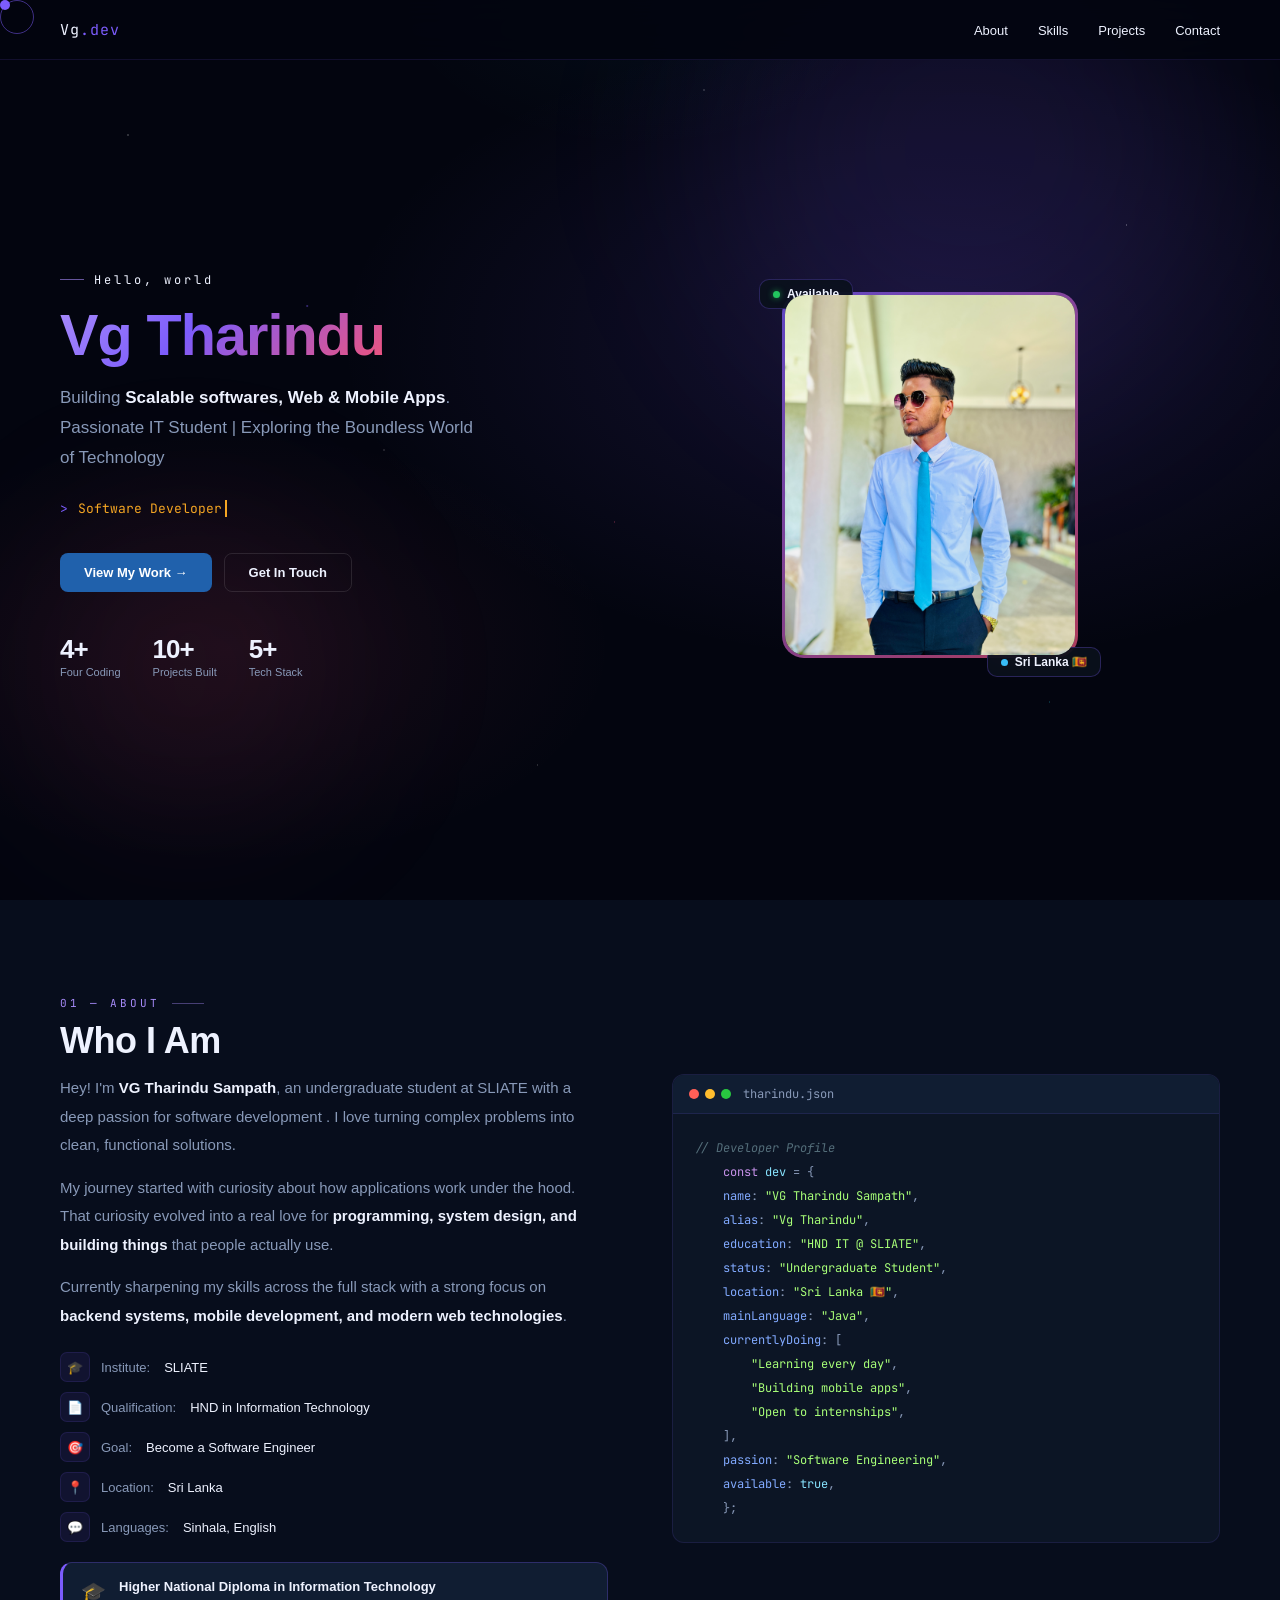
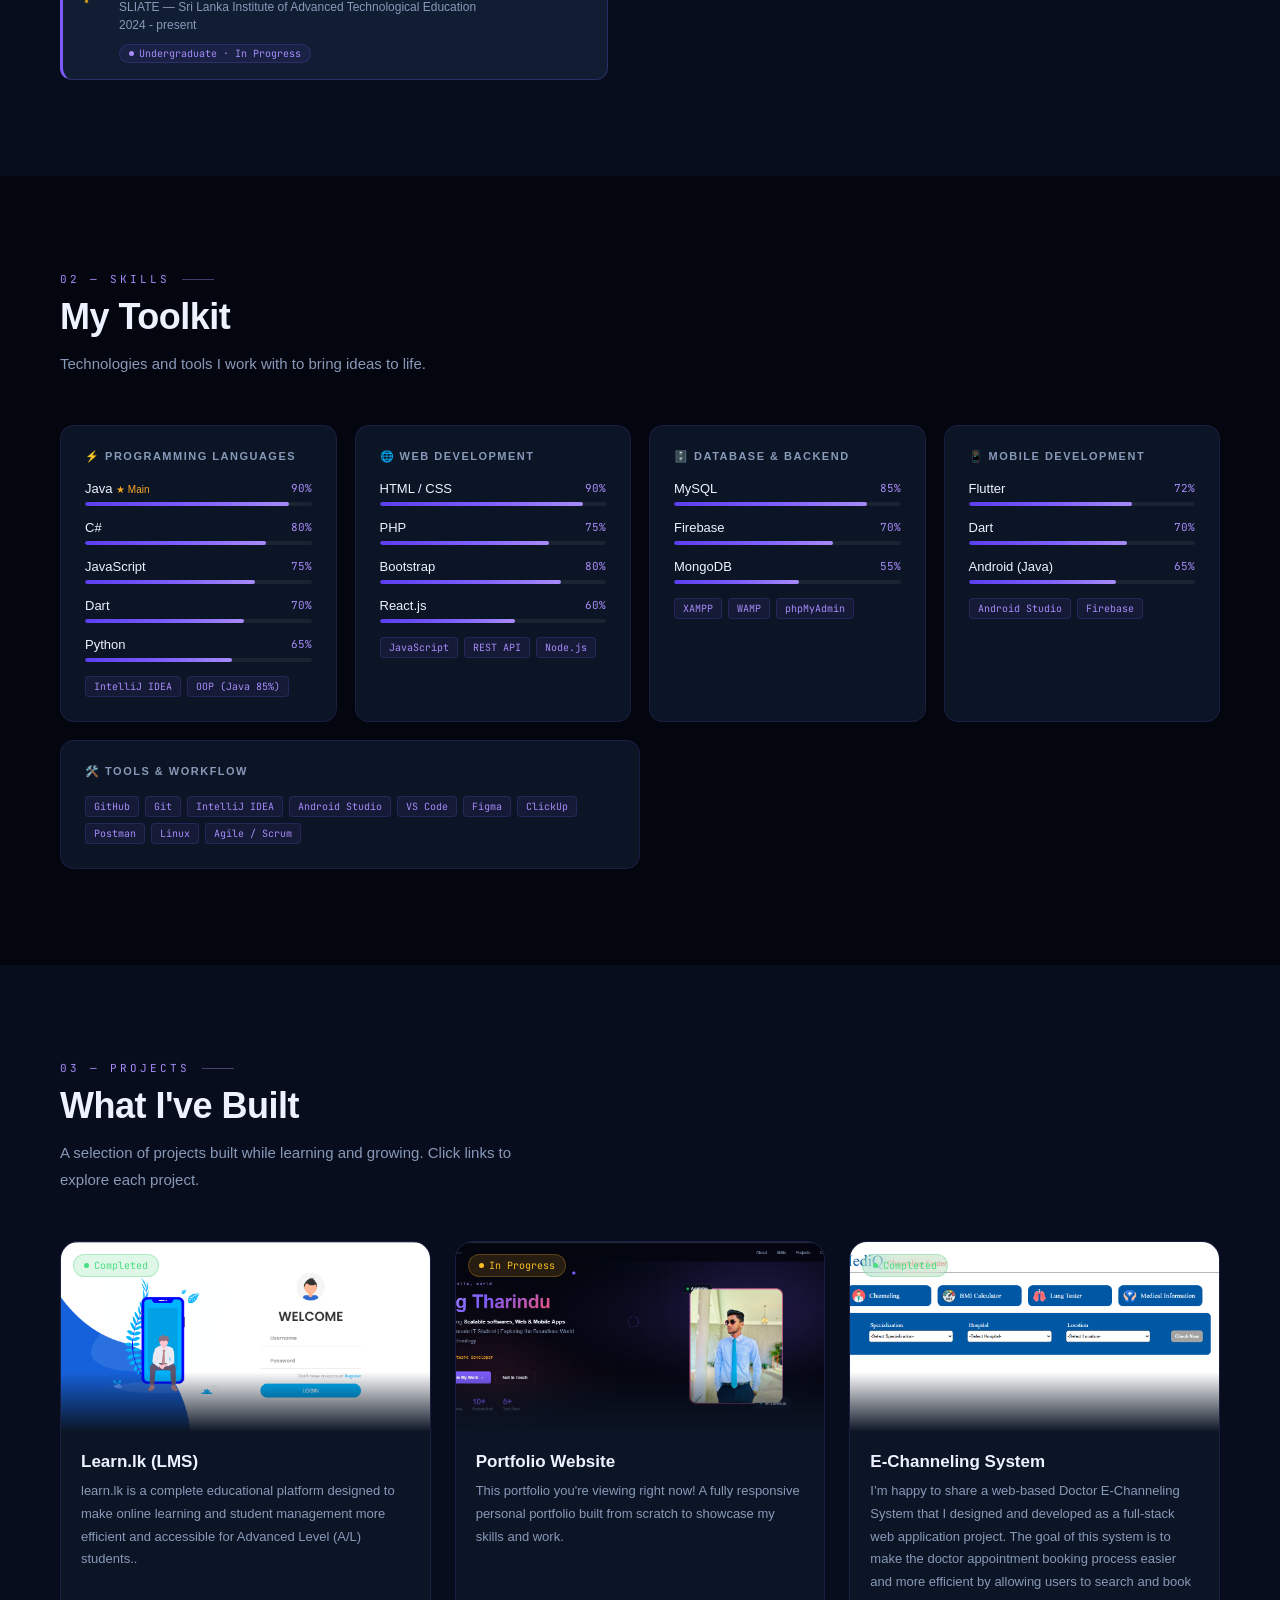
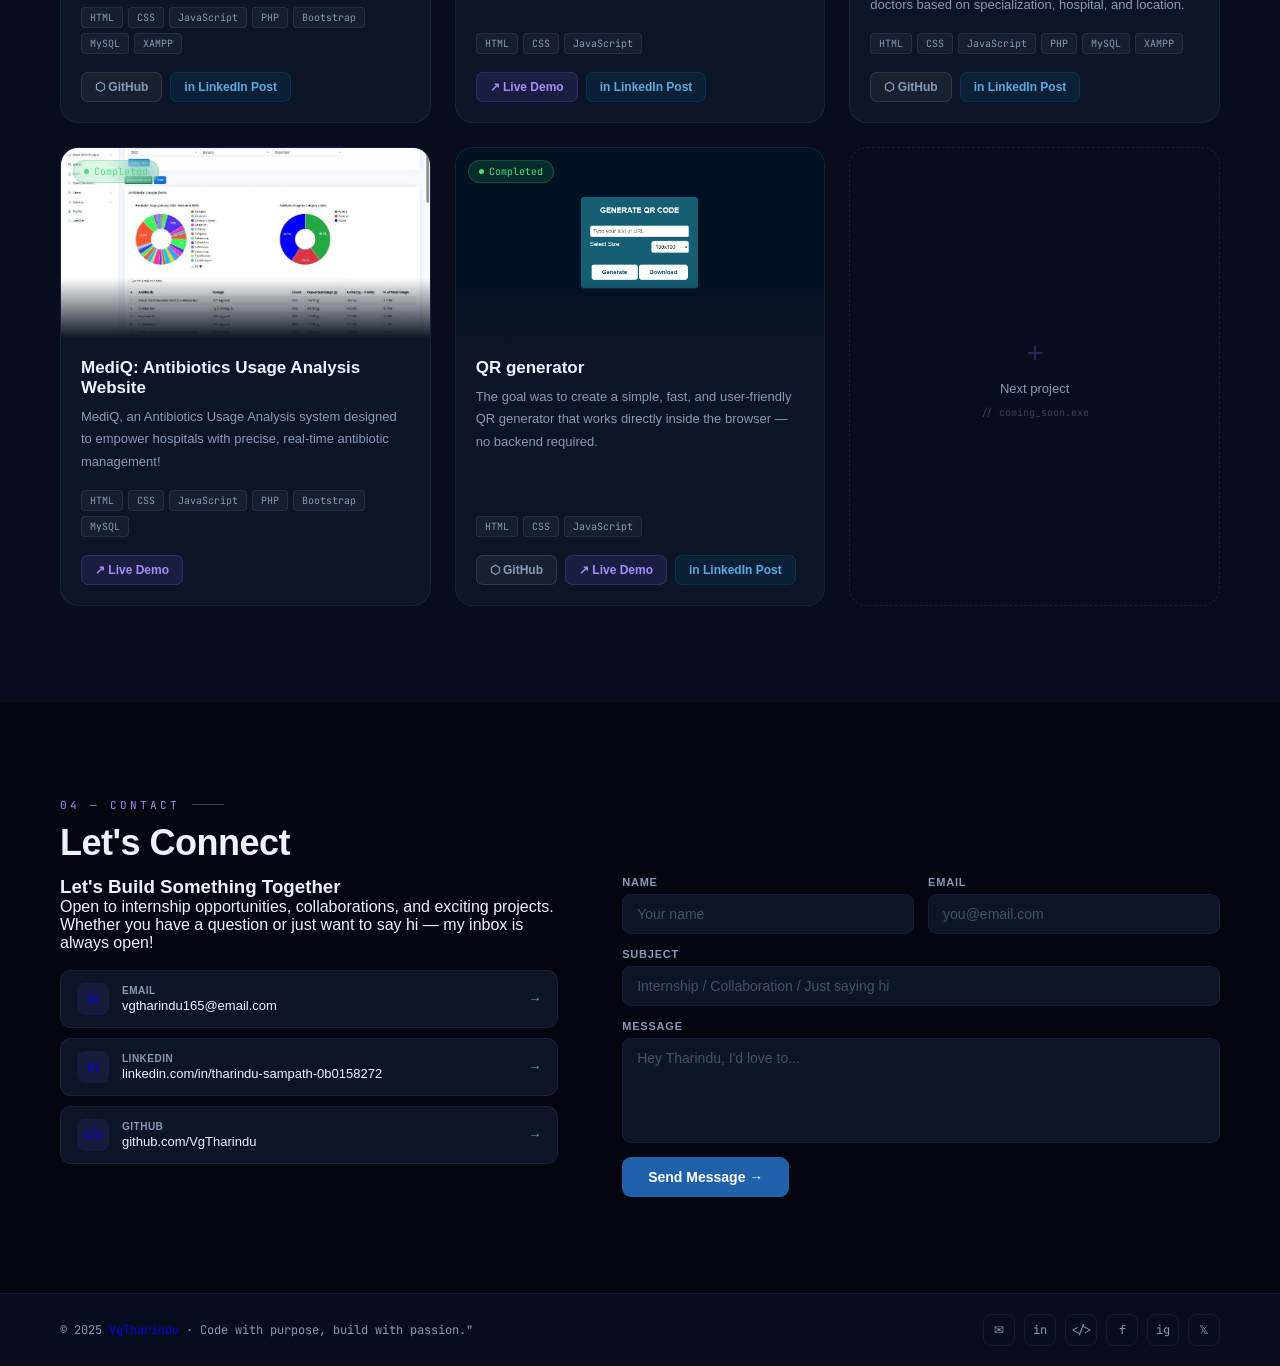
==== commit 4d54c86f: "verification tag add google search console verification tag add" ====
--- a/index.html
+++ b/index.html
@@ -2,6 +2,7 @@
 <html lang="en">
 <head>
 <meta charset="UTF-8">
+<meta name="google-site-verification" content="oSicZdgMijuExzE4pqUIXB-My5kPp7Va0zoti-0Lbv0" />
 <meta name="viewport" content="width=device-width, initial-scale=1.0">
 <title>VG Tharindu Sampath | Software Developer</title>
 <link href="image/cropped_circle_image.png" rel="icon">
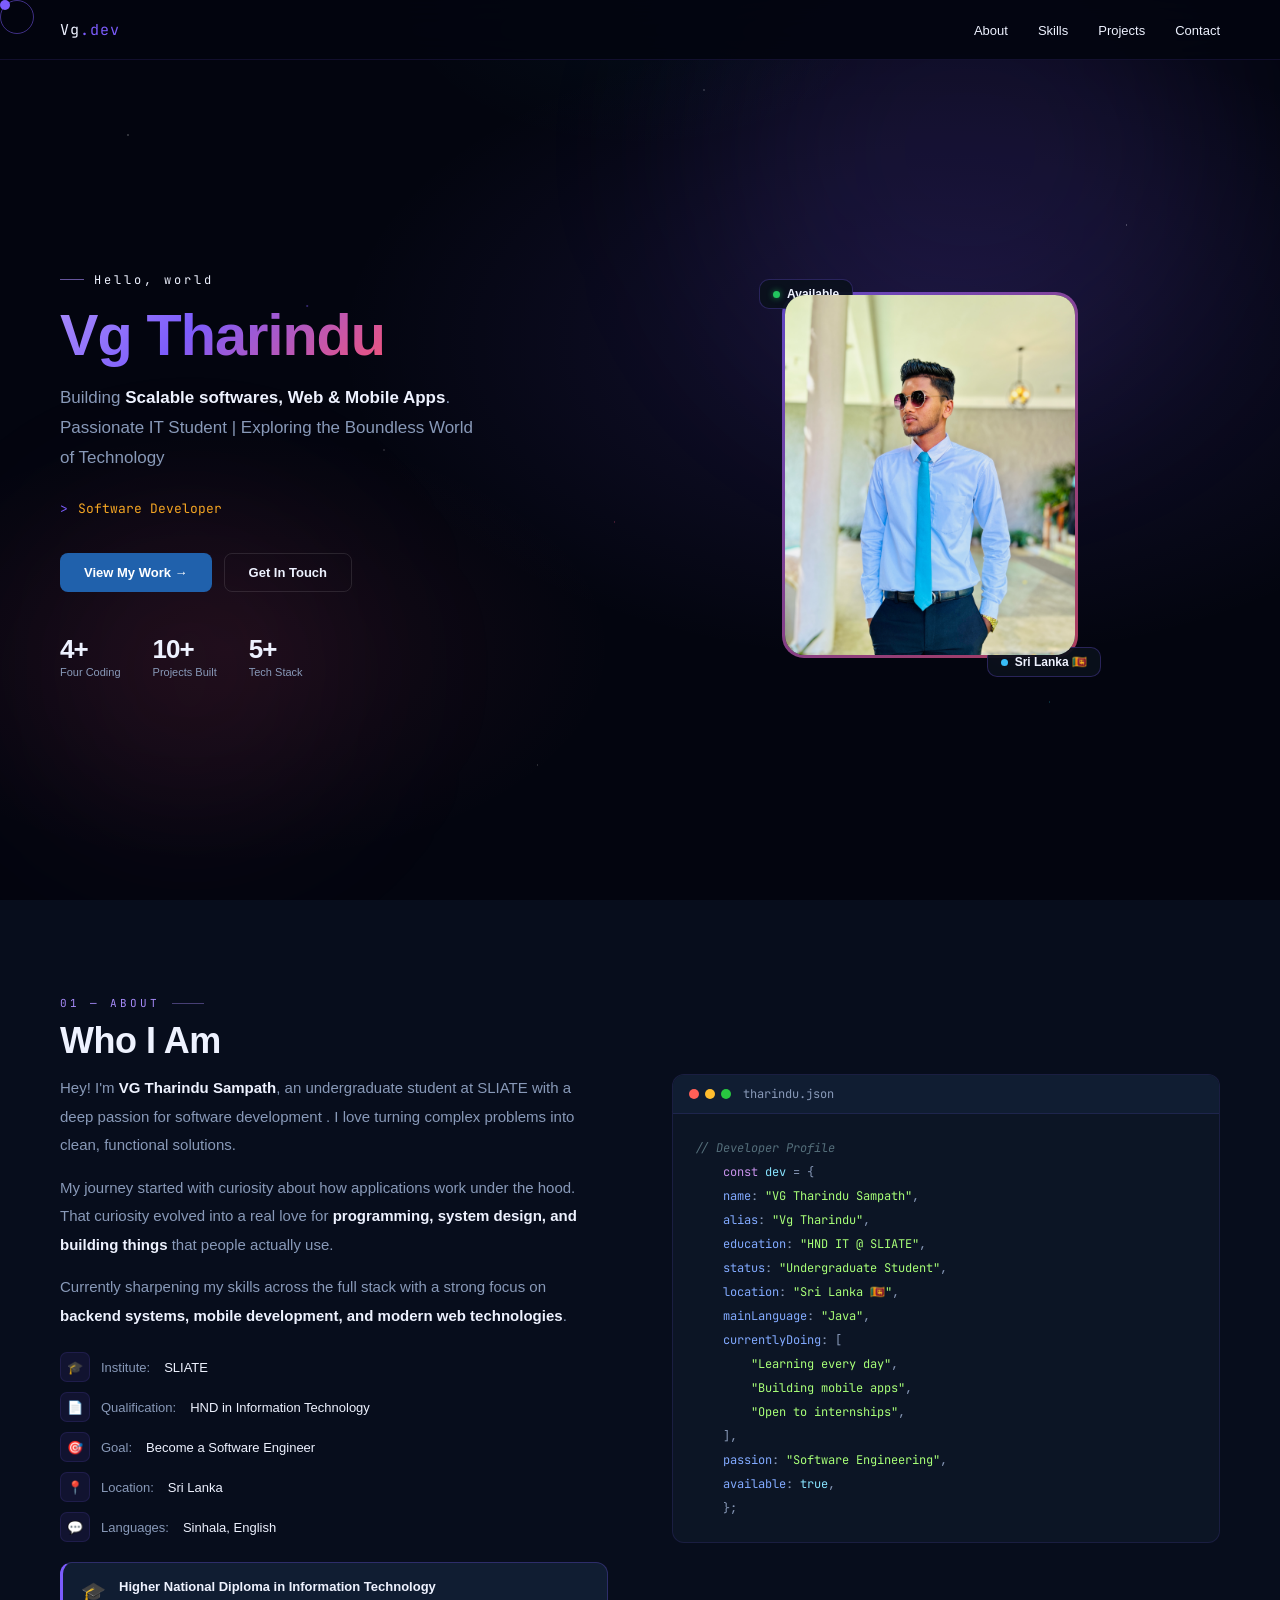
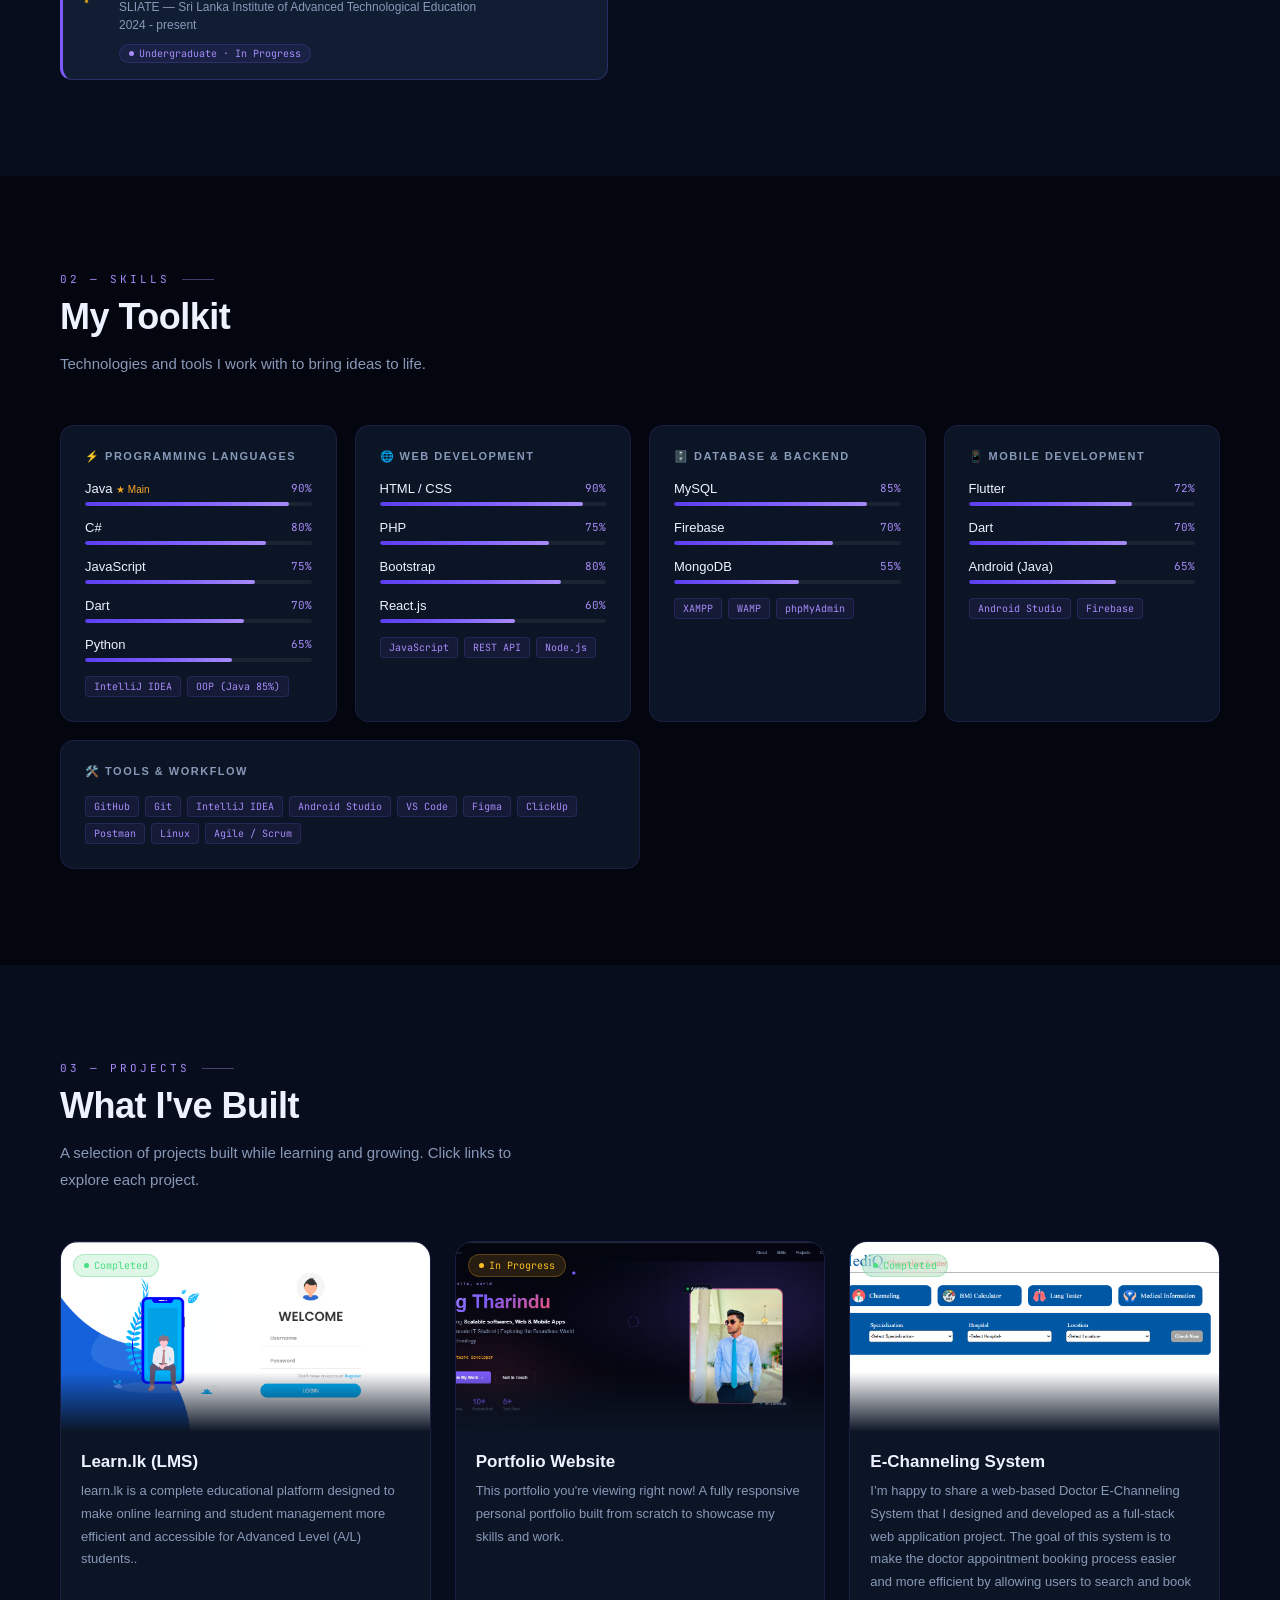
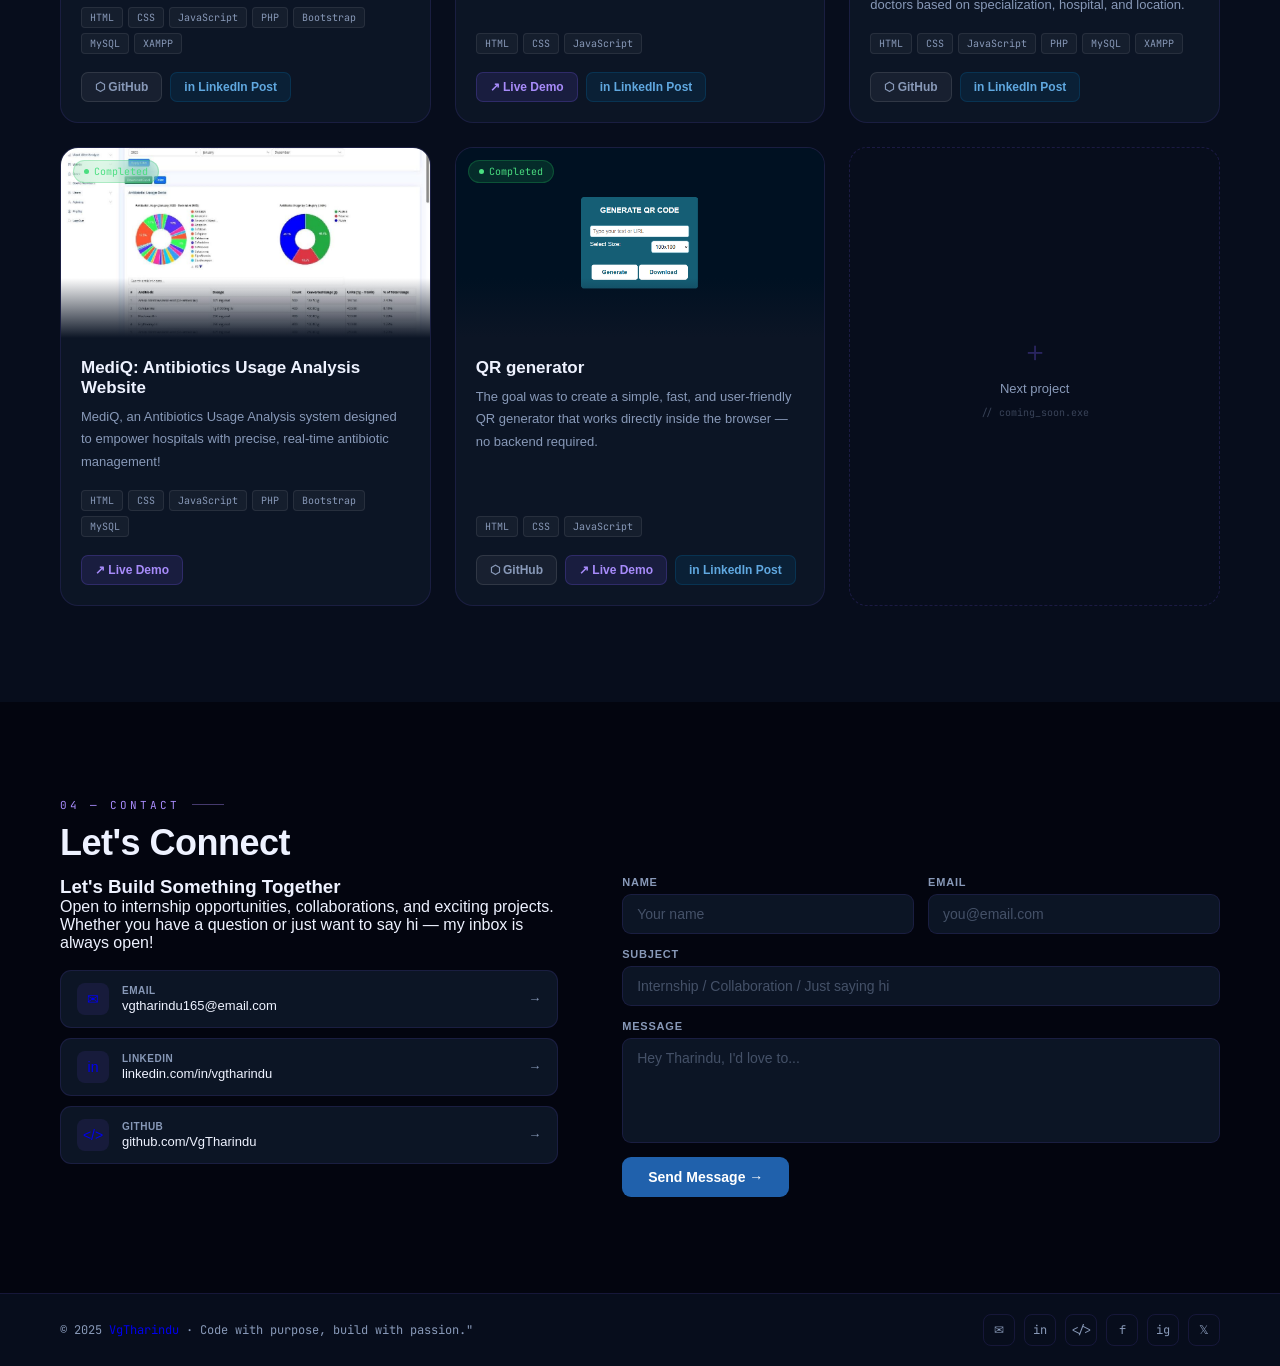
==== commit a96fb37f: "links update linkedin profile link update" ====
--- a/index.html
+++ b/index.html
@@ -423,9 +423,9 @@
                         <div class="c-inf"><div class="c-lbl">Email</div><div class="c-val">vgtharindu165@email.com</div></div>
                         <span class="c-arr">→</span>
                     </a>
-                    <a href="https://www.linkedin.com/in/tharindu-sampath-0b0158272" class="contact-item">
+                    <a href="https://www.linkedin.com/in/vgtharindu" class="contact-item">
                         <div class="c-ico">in</div>
-                        <div class="c-inf"><div class="c-lbl">LinkedIn</div><div class="c-val">linkedin.com/in/tharindu-sampath-0b0158272</div></div>
+                        <div class="c-inf"><div class="c-lbl">LinkedIn</div><div class="c-val">linkedin.com/in/vgtharindu</div></div>
                         <span class="c-arr">→</span>
                     </a>
                     <a href="https://github.com/VgTharindu" class="contact-item">
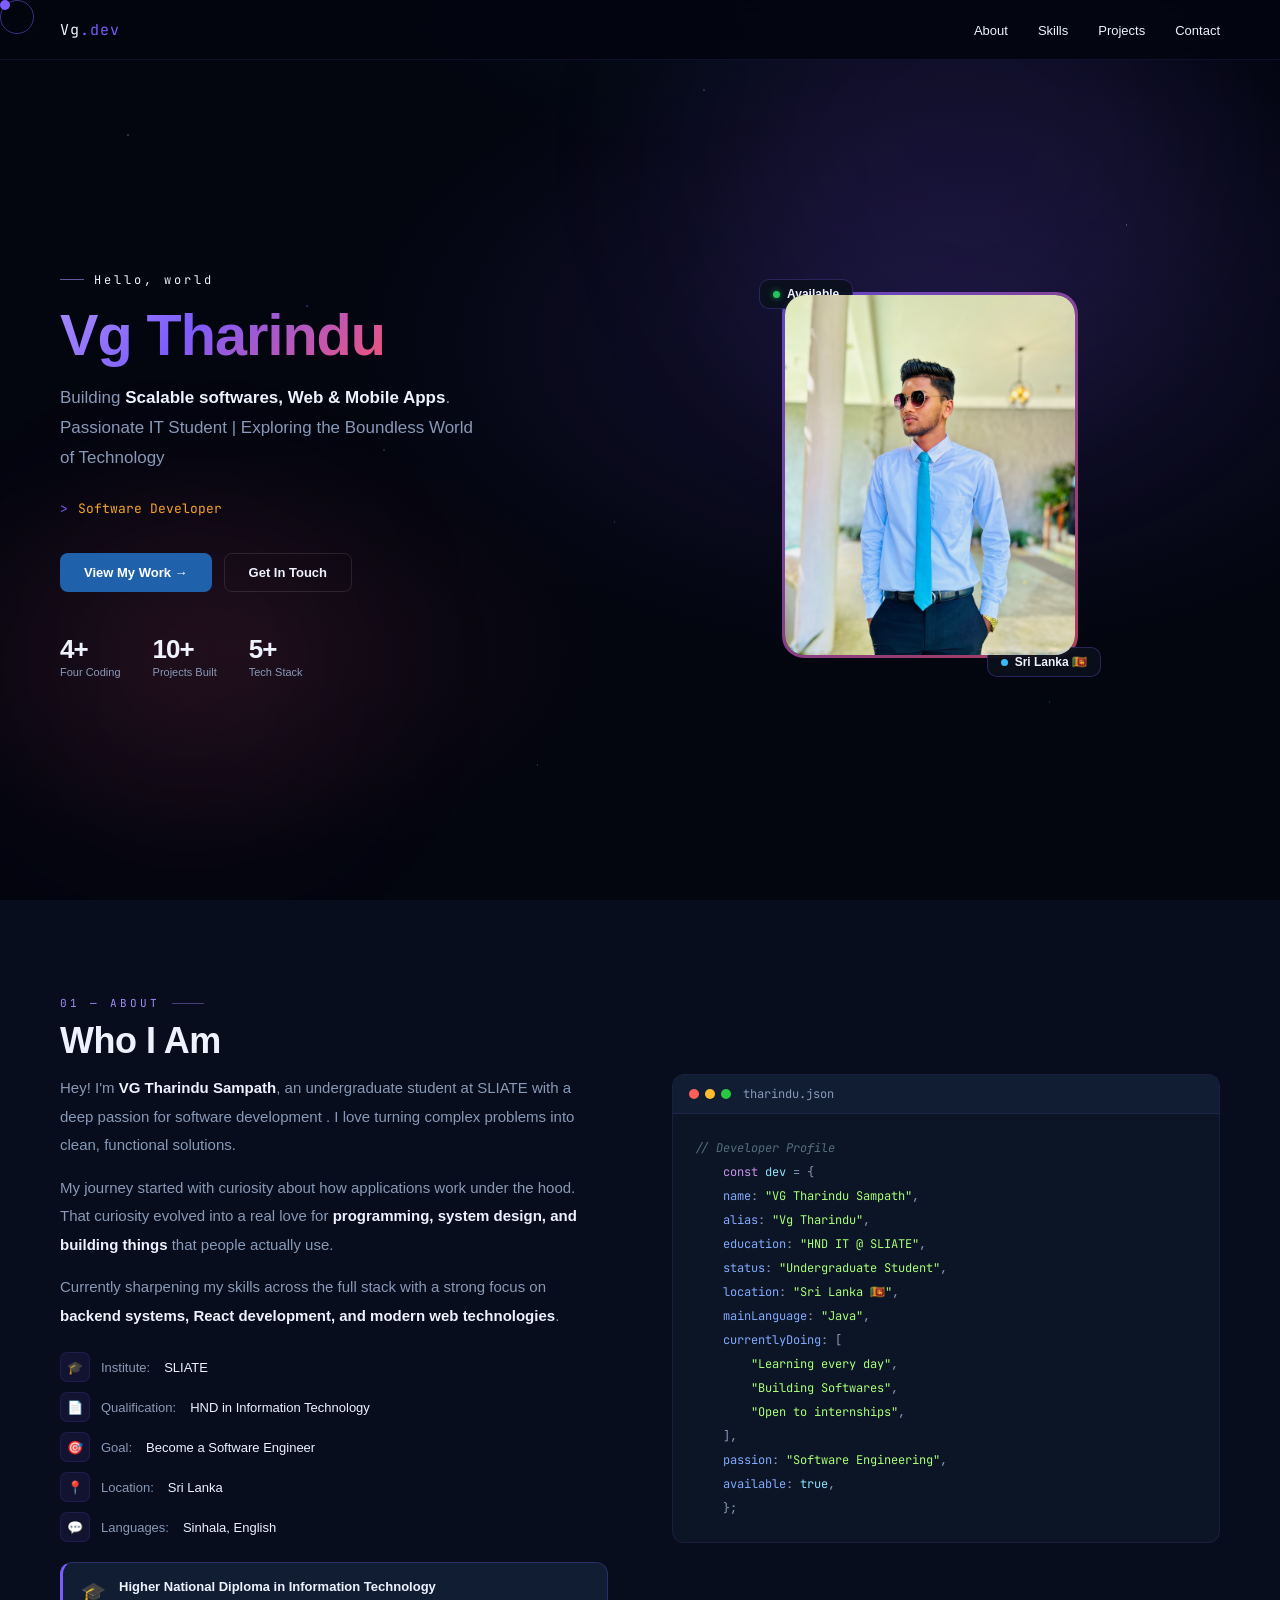
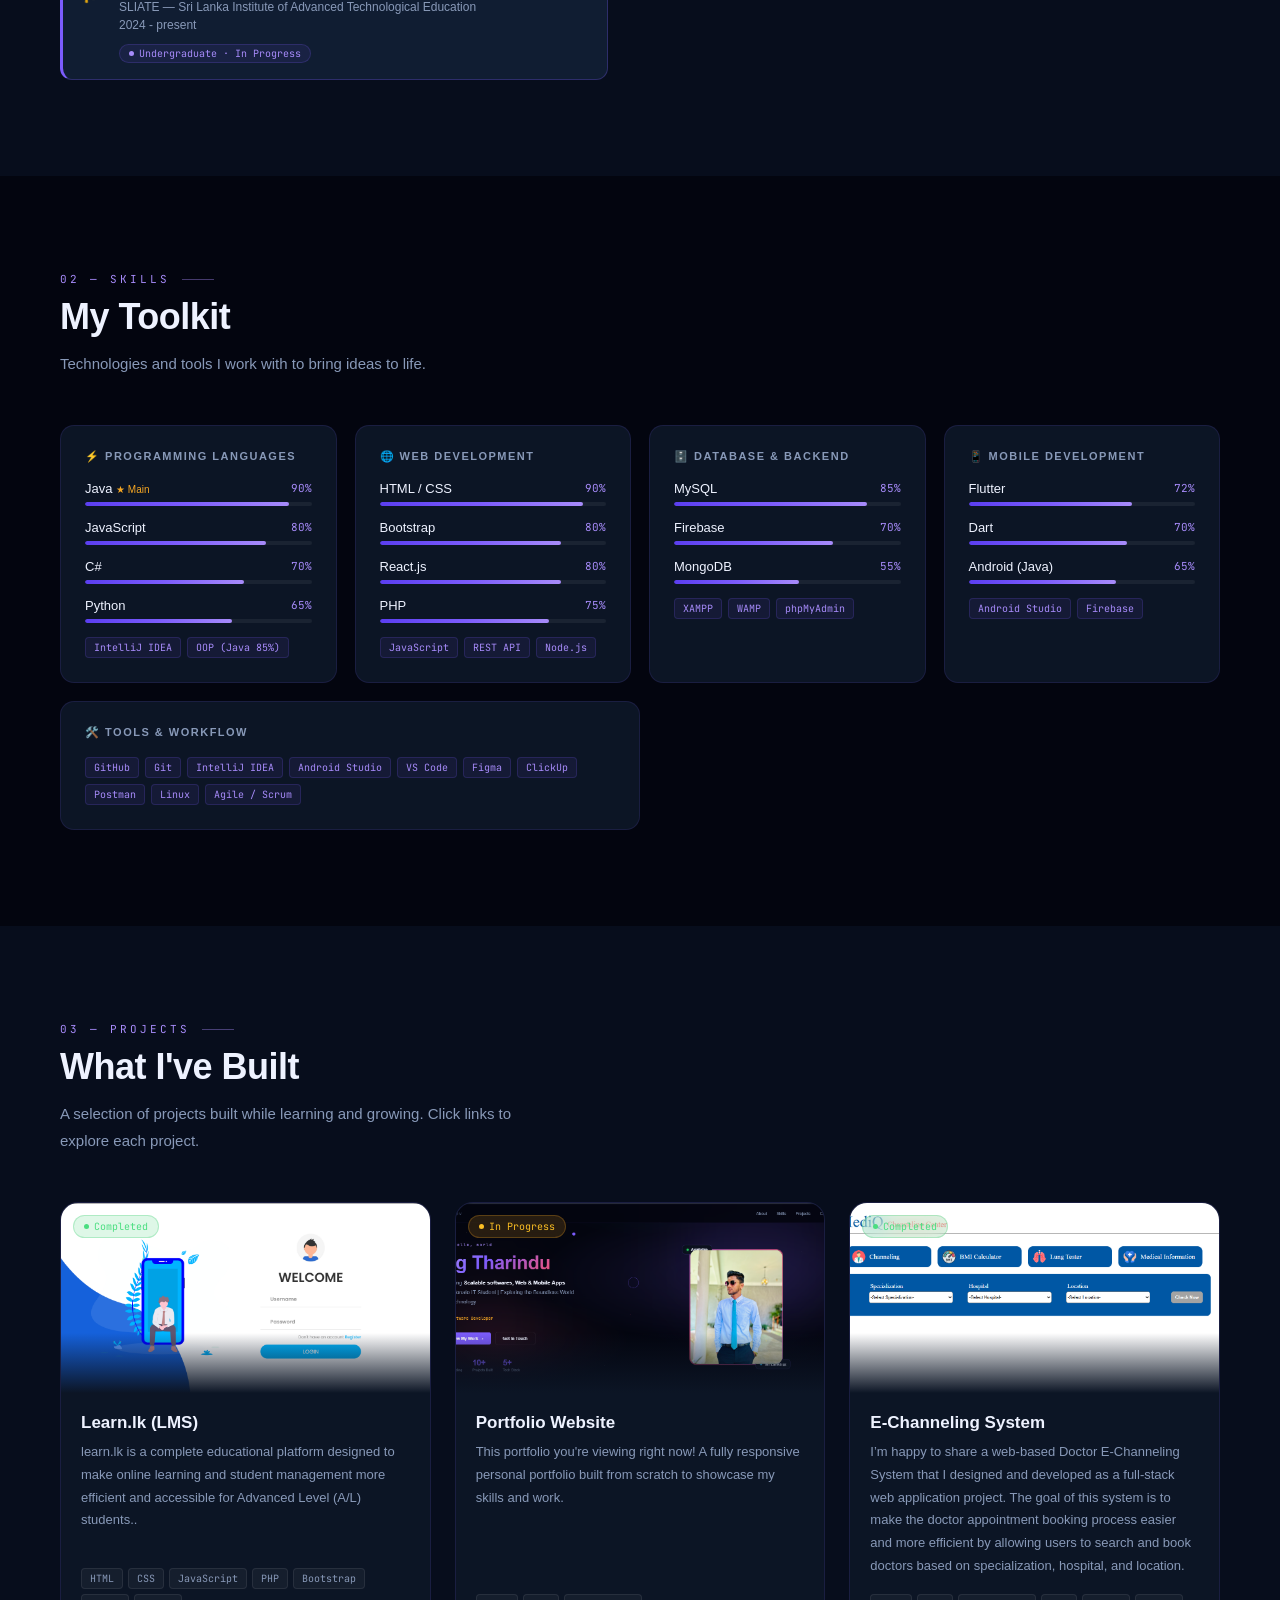
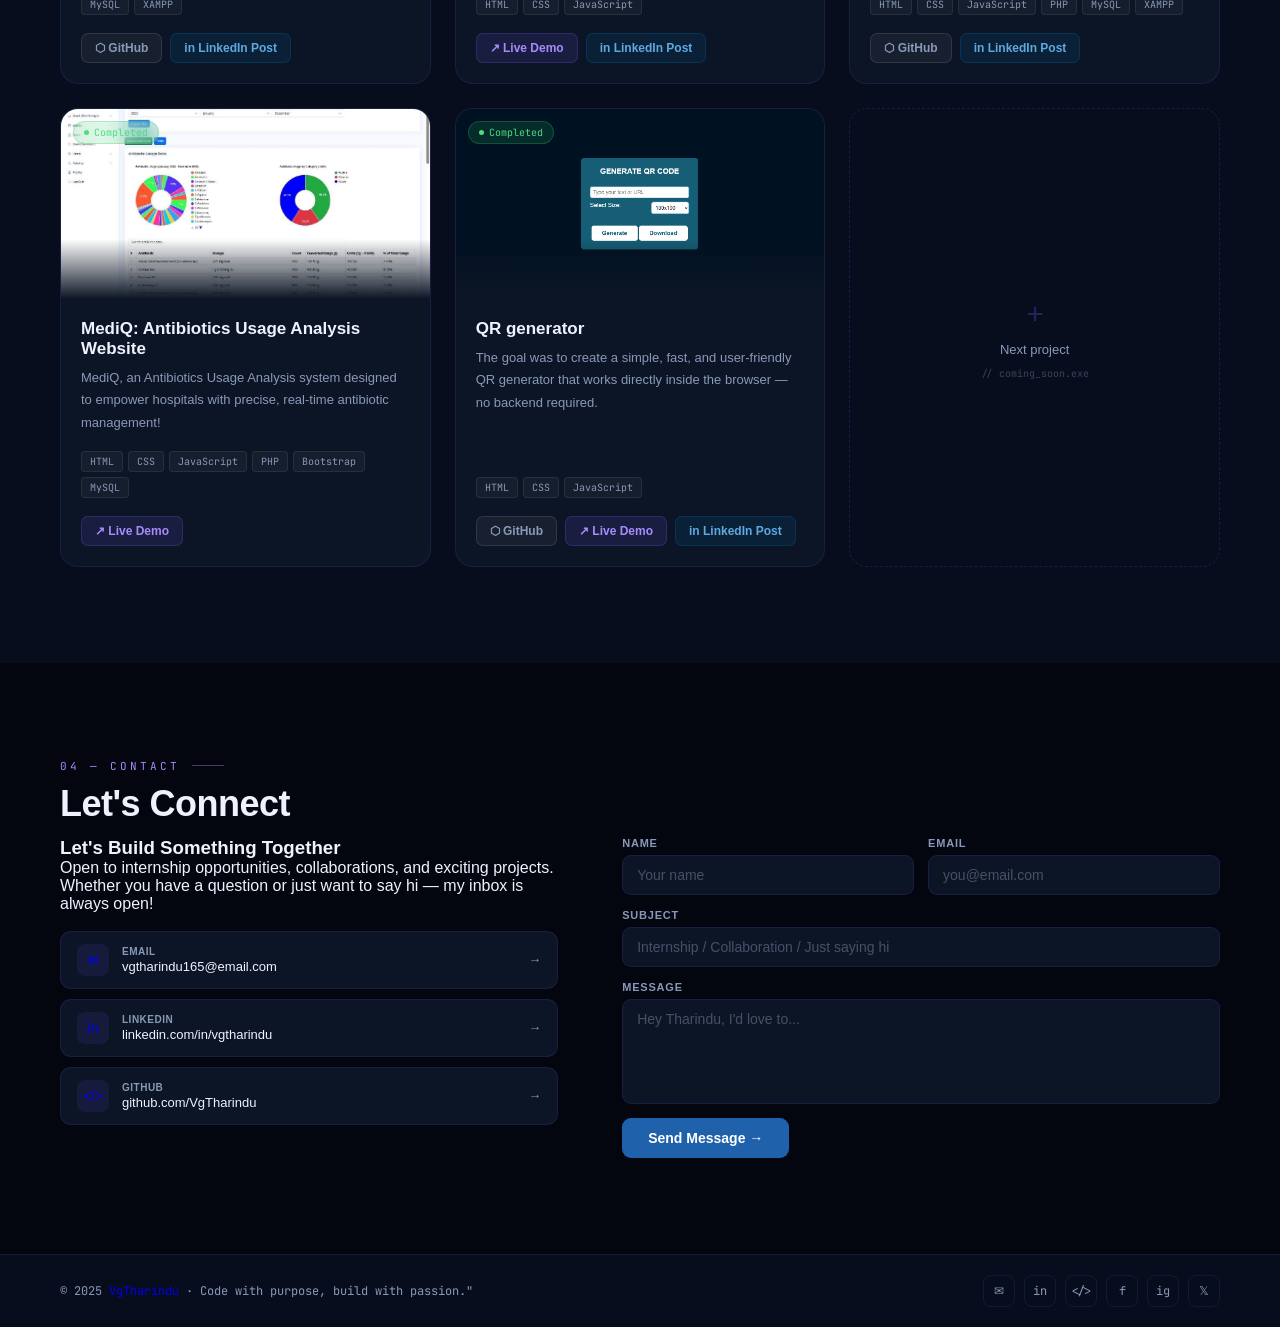
==== commit 865d8a67: "update edit some things" ====
--- a/index.html
+++ b/index.html
@@ -160,7 +160,7 @@
         <div class="about-text reveal">
         <p>Hey! I'm <strong>VG Tharindu Sampath</strong>, an undergraduate student at SLIATE with a deep passion for software development . I love turning complex problems into clean, functional solutions.</p>
         <p>My journey started with curiosity about how applications work under the hood. That curiosity evolved into a real love for <strong>programming, system design, and building things</strong> that people actually use.</p>
-        <p>Currently sharpening my skills across the full stack with a strong focus on <strong>backend systems, mobile development, and modern web technologies</strong>.</p>
+        <p>Currently sharpening my skills across the full stack with a strong focus on <strong>backend systems, React development, and modern web technologies</strong>.</p>
         <div class="info-list">
             <div class="info-row"><div class="info-ico">🎓</div><span class="info-k">Institute:</span><span class="info-v">SLIATE</span></div>
             <div class="info-row"><div class="info-ico">📄</div><span class="info-k">Qualification:</span><span class="info-v">HND in Information Technology</span></div>
@@ -195,7 +195,7 @@
     <span class="fn">mainLanguage</span>: <span class="str">"Java"</span>,
     <span class="fn">currentlyDoing</span>: [
         <span class="str">"Learning every day"</span>,
-        <span class="str">"Building mobile apps"</span>,
+        <span class="str">"Building Softwares"</span>,
         <span class="str">"Open to internships"</span>,
     ],
     <span class="fn">passion</span>: <span class="str">"Software Engineering"</span>,
@@ -218,9 +218,9 @@
             <div class="skill-cat reveal">
                 <div class="cat-title">⚡ Programming Languages</div>
                 <div class="sk-item"><div class="sk-row"><span class="sk-name">Java <span style="font-size:10px;color:var(--amber);">★ Main</span></span><span class="sk-pct">90%</span></div><div class="sk-track"><div class="sk-fill" data-w="90"></div></div></div>
-                <div class="sk-item"><div class="sk-row"><span class="sk-name">C#</span><span class="sk-pct">80%</span></div><div class="sk-track"><div class="sk-fill" data-w="80"></div></div></div>
-                <div class="sk-item"><div class="sk-row"><span class="sk-name">JavaScript</span><span class="sk-pct">75%</span></div><div class="sk-track"><div class="sk-fill" data-w="75"></div></div></div>
-                <div class="sk-item"><div class="sk-row"><span class="sk-name">Dart</span><span class="sk-pct">70%</span></div><div class="sk-track"><div class="sk-fill" data-w="70"></div></div></div>
+                 <div class="sk-item"><div class="sk-row"><span class="sk-name">JavaScript</span><span class="sk-pct">80%</span></div><div class="sk-track"><div class="sk-fill" data-w="80"></div></div></div>
+                <div class="sk-item"><div class="sk-row"><span class="sk-name">C#</span><span class="sk-pct">70%</span></div><div class="sk-track"><div class="sk-fill" data-w="70"></div></div></div>
+                <!-- <div class="sk-item"><div class="sk-row"><span class="sk-name">Dart</span><span class="sk-pct">70%</span></div><div class="sk-track"><div class="sk-fill" data-w="70"></div></div></div> -->
                 <div class="sk-item"><div class="sk-row"><span class="sk-name">Python</span><span class="sk-pct">65%</span></div><div class="sk-track"><div class="sk-fill" data-w="65"></div></div></div>
                 <div class="tech-tags"><span class="tech-tag">IntelliJ IDEA</span><span class="tech-tag">OOP (Java 85%)</span></div>
             </div>
@@ -229,9 +229,9 @@
             <div class="skill-cat reveal">
                 <div class="cat-title">🌐 Web Development</div>
                 <div class="sk-item"><div class="sk-row"><span class="sk-name">HTML / CSS</span><span class="sk-pct">90%</span></div><div class="sk-track"><div class="sk-fill" data-w="90"></div></div></div>
+                <div class="sk-item"><div class="sk-row"><span class="sk-name">Bootstrap</span><span class="sk-pct">80%</span></div><div class="sk-track"><div class="sk-fill" data-w="80"></div></div></div>
+                <div class="sk-item"><div class="sk-row"><span class="sk-name">React.js</span><span class="sk-pct">80%</span></div><div class="sk-track"><div class="sk-fill" data-w="80"></div></div></div>
                 <div class="sk-item"><div class="sk-row"><span class="sk-name">PHP</span><span class="sk-pct">75%</span></div><div class="sk-track"><div class="sk-fill" data-w="75"></div></div></div>
-                <div class="sk-item"><div class="sk-row"><span class="sk-name">Bootstrap</span><span class="sk-pct">80%</span></div><div class="sk-track"><div class="sk-fill" data-w="80"></div></div></div>
-                <div class="sk-item"><div class="sk-row"><span class="sk-name">React.js</span><span class="sk-pct">60%</span></div><div class="sk-track"><div class="sk-fill" data-w="60"></div></div></div>
                 <div class="tech-tags"><span class="tech-tag">JavaScript</span><span class="tech-tag">REST API</span><span class="tech-tag">Node.js</span></div>
             </div>
 
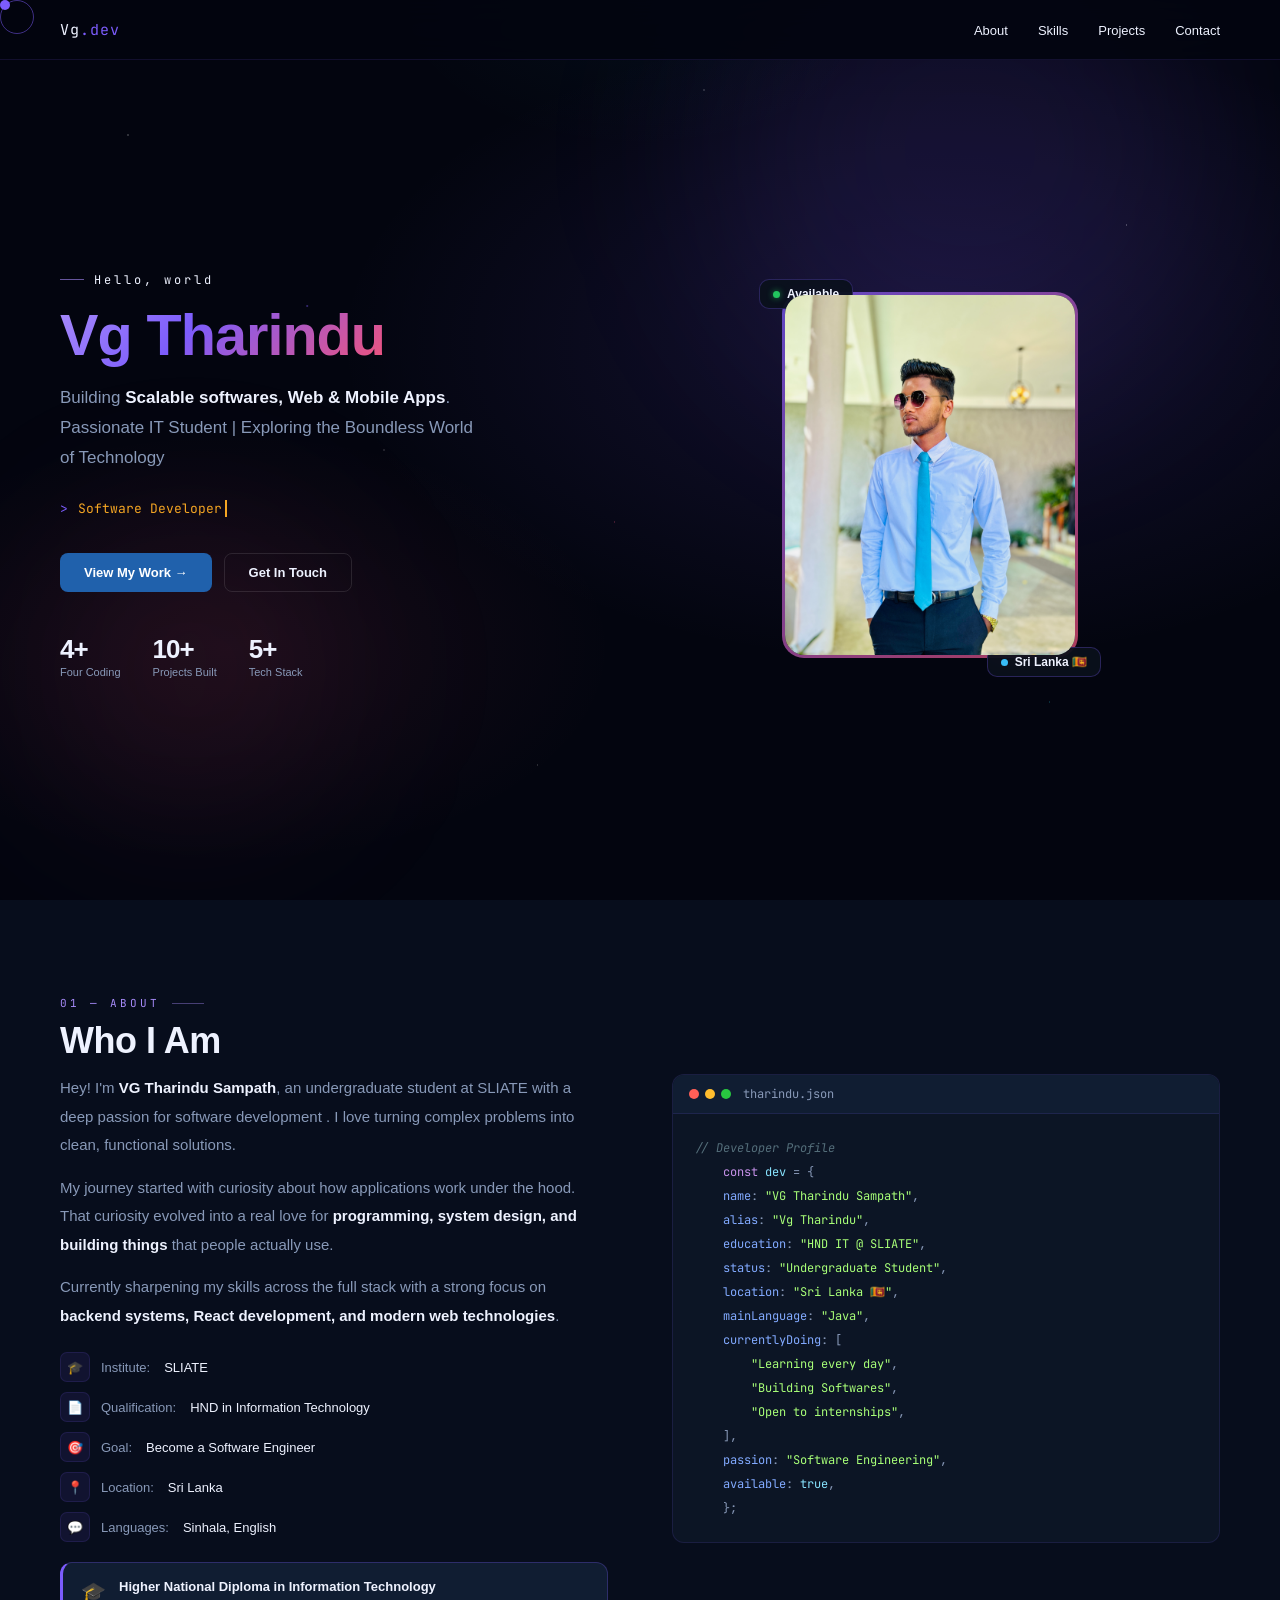
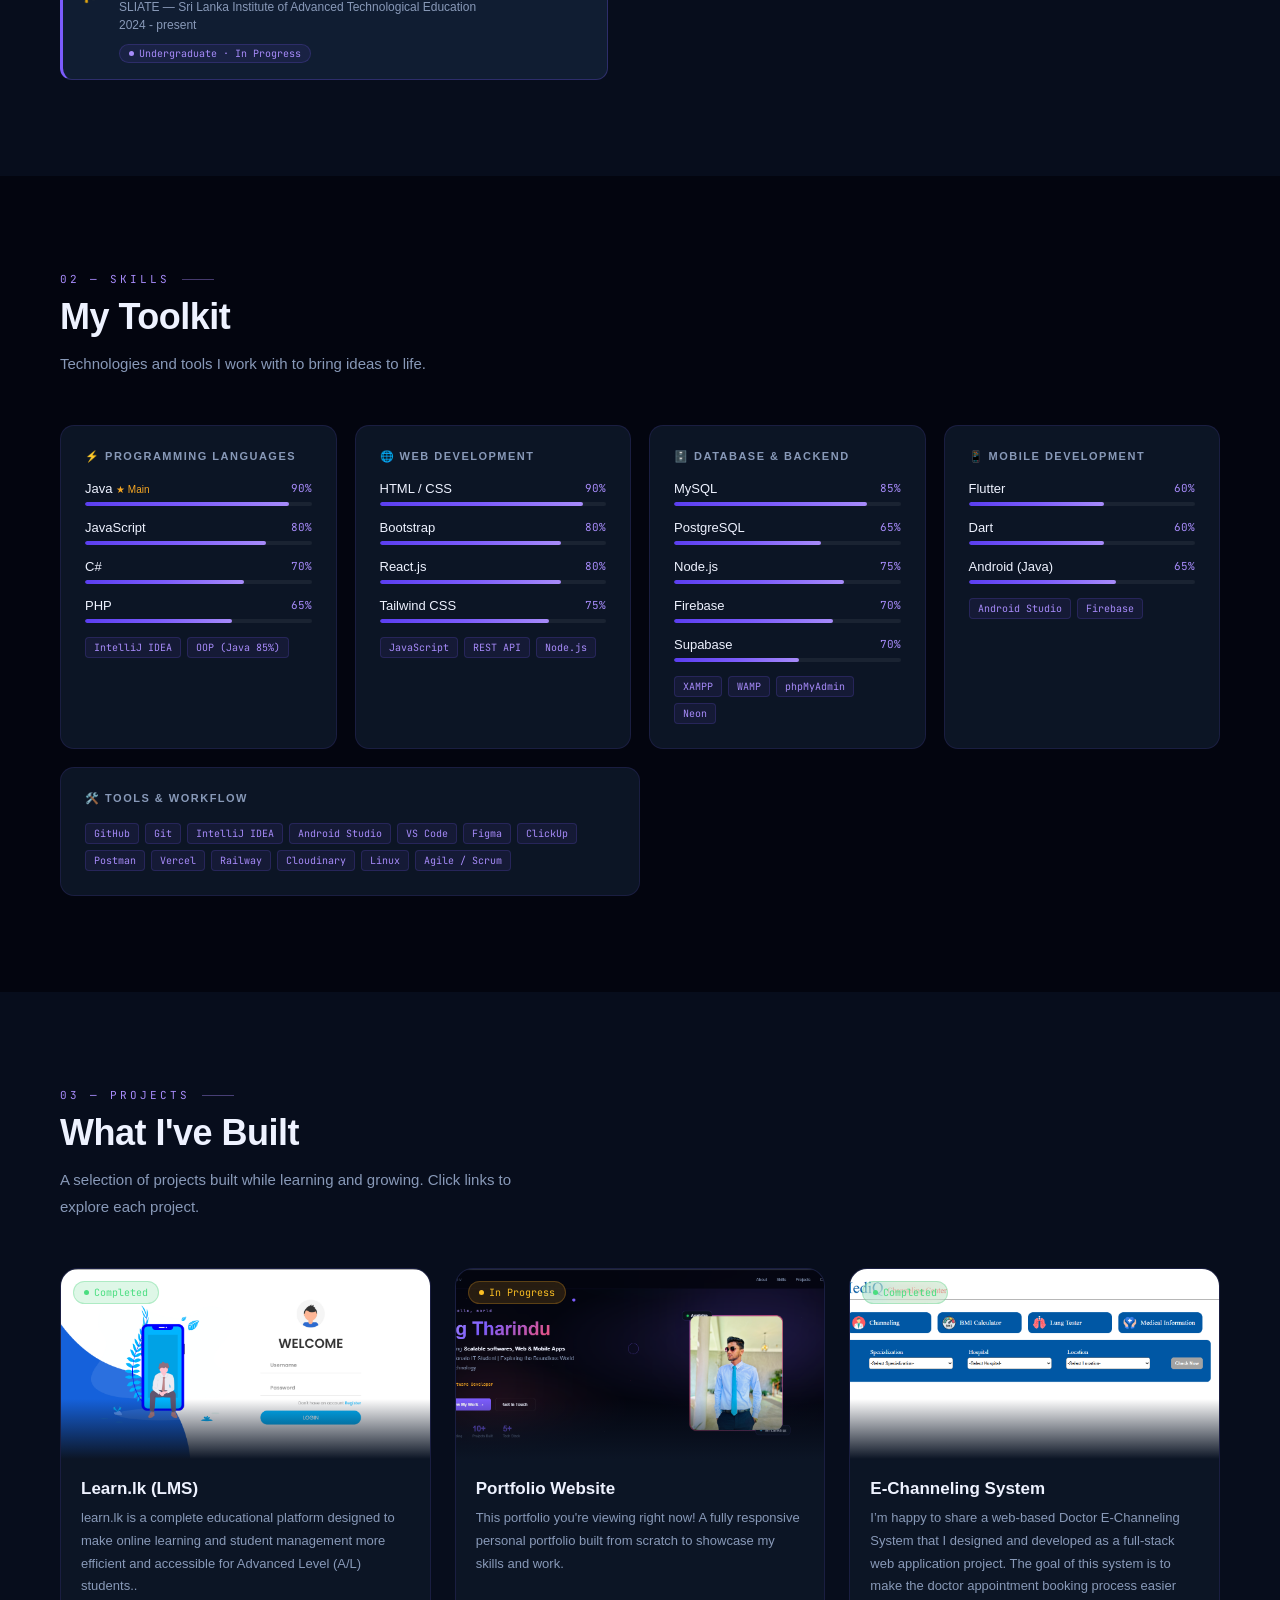
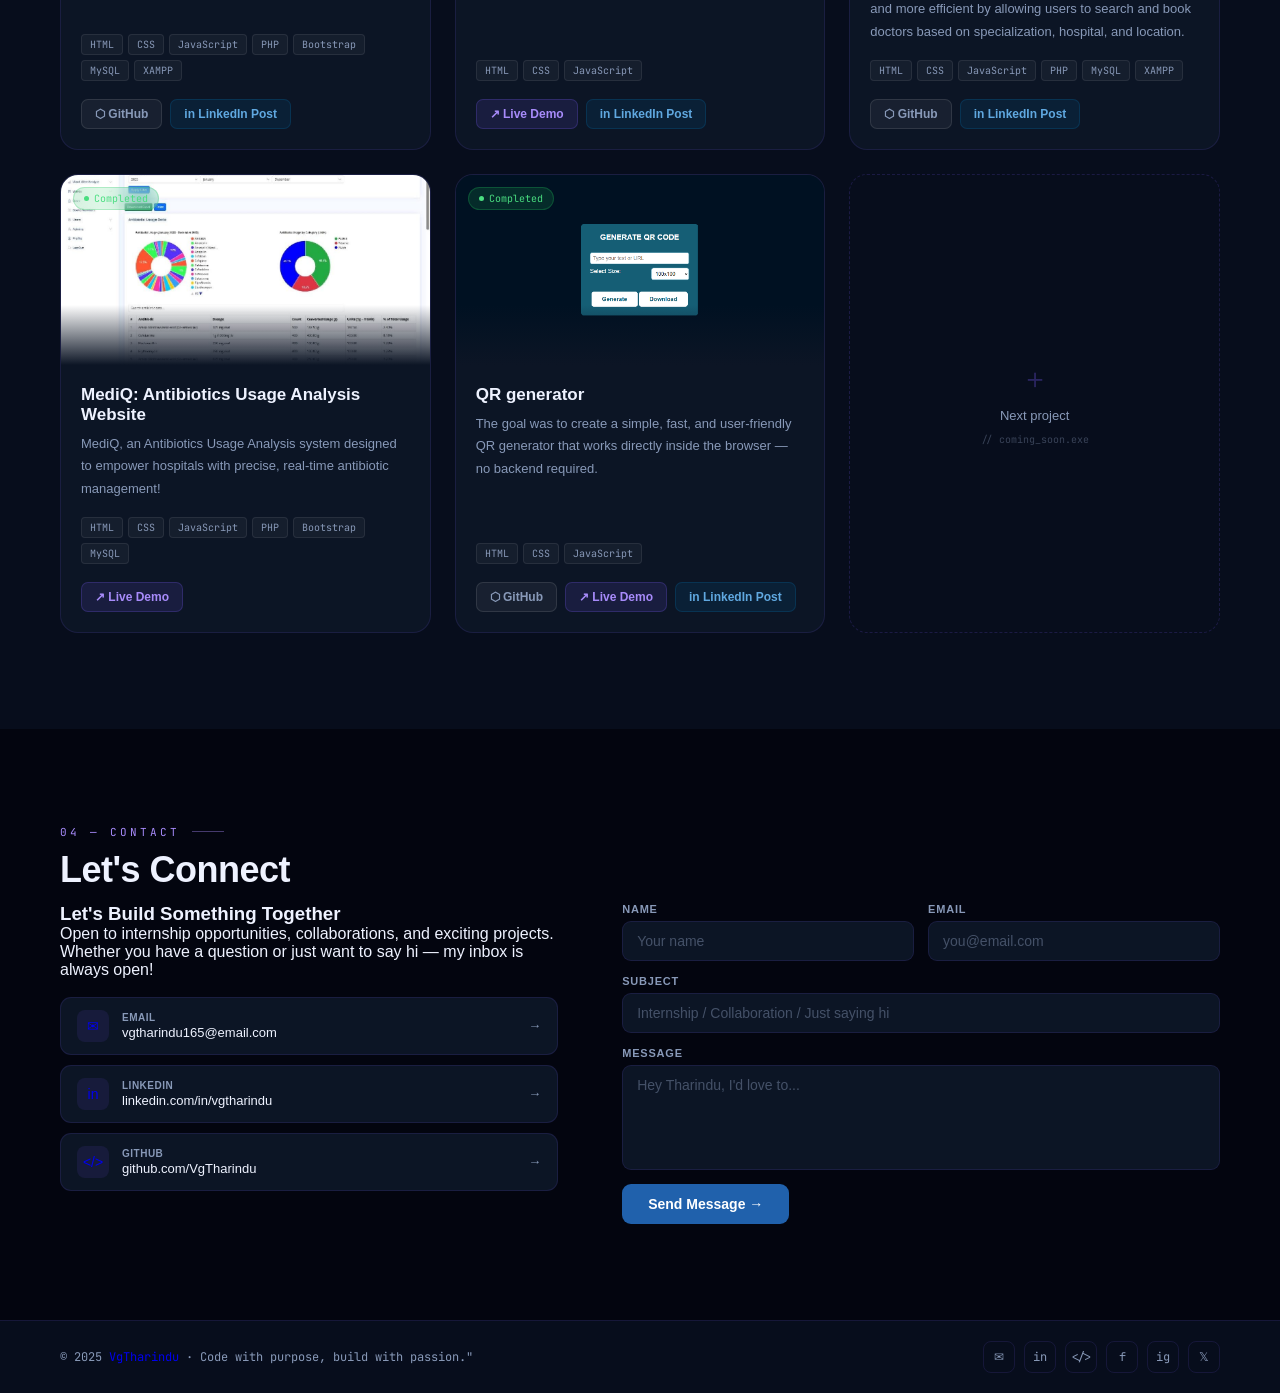
==== commit b80a0bed: "update update new things that i learn" ====
--- a/index.html
+++ b/index.html
@@ -221,7 +221,7 @@
                  <div class="sk-item"><div class="sk-row"><span class="sk-name">JavaScript</span><span class="sk-pct">80%</span></div><div class="sk-track"><div class="sk-fill" data-w="80"></div></div></div>
                 <div class="sk-item"><div class="sk-row"><span class="sk-name">C#</span><span class="sk-pct">70%</span></div><div class="sk-track"><div class="sk-fill" data-w="70"></div></div></div>
                 <!-- <div class="sk-item"><div class="sk-row"><span class="sk-name">Dart</span><span class="sk-pct">70%</span></div><div class="sk-track"><div class="sk-fill" data-w="70"></div></div></div> -->
-                <div class="sk-item"><div class="sk-row"><span class="sk-name">Python</span><span class="sk-pct">65%</span></div><div class="sk-track"><div class="sk-fill" data-w="65"></div></div></div>
+                <div class="sk-item"><div class="sk-row"><span class="sk-name">PHP</span><span class="sk-pct">65%</span></div><div class="sk-track"><div class="sk-fill" data-w="65"></div></div></div>
                 <div class="tech-tags"><span class="tech-tag">IntelliJ IDEA</span><span class="tech-tag">OOP (Java 85%)</span></div>
             </div>
 
@@ -231,7 +231,7 @@
                 <div class="sk-item"><div class="sk-row"><span class="sk-name">HTML / CSS</span><span class="sk-pct">90%</span></div><div class="sk-track"><div class="sk-fill" data-w="90"></div></div></div>
                 <div class="sk-item"><div class="sk-row"><span class="sk-name">Bootstrap</span><span class="sk-pct">80%</span></div><div class="sk-track"><div class="sk-fill" data-w="80"></div></div></div>
                 <div class="sk-item"><div class="sk-row"><span class="sk-name">React.js</span><span class="sk-pct">80%</span></div><div class="sk-track"><div class="sk-fill" data-w="80"></div></div></div>
-                <div class="sk-item"><div class="sk-row"><span class="sk-name">PHP</span><span class="sk-pct">75%</span></div><div class="sk-track"><div class="sk-fill" data-w="75"></div></div></div>
+                <div class="sk-item"><div class="sk-row"><span class="sk-name">Tailwind CSS</span><span class="sk-pct">75%</span></div><div class="sk-track"><div class="sk-fill" data-w="75"></div></div></div>
                 <div class="tech-tags"><span class="tech-tag">JavaScript</span><span class="tech-tag">REST API</span><span class="tech-tag">Node.js</span></div>
             </div>
 
@@ -239,16 +239,18 @@
             <div class="skill-cat reveal">
                 <div class="cat-title">🗄️ Database &amp; Backend</div>
                 <div class="sk-item"><div class="sk-row"><span class="sk-name">MySQL</span><span class="sk-pct">85%</span></div><div class="sk-track"><div class="sk-fill" data-w="85"></div></div></div>
+                <div class="sk-item"><div class="sk-row"><span class="sk-name">PostgreSQL</span><span class="sk-pct">65%</span></div><div class="sk-track"><div class="sk-fill" data-w="65"></div></div></div>
+                <div class="sk-item"><div class="sk-row"><span class="sk-name">Node.js</span><span class="sk-pct">75%</span></div><div class="sk-track"><div class="sk-fill" data-w="75"></div></div></div>
                 <div class="sk-item"><div class="sk-row"><span class="sk-name">Firebase</span><span class="sk-pct">70%</span></div><div class="sk-track"><div class="sk-fill" data-w="70"></div></div></div>
-                <div class="sk-item"><div class="sk-row"><span class="sk-name">MongoDB</span><span class="sk-pct">55%</span></div><div class="sk-track"><div class="sk-fill" data-w="55"></div></div></div>
-                <div class="tech-tags"><span class="tech-tag">XAMPP</span><span class="tech-tag">WAMP</span><span class="tech-tag">phpMyAdmin</span></div>
+                <div class="sk-item"><div class="sk-row"><span class="sk-name">Supabase</span><span class="sk-pct">70%</span></div><div class="sk-track"><div class="sk-fill" data-w="55"></div></div></div>
+                <div class="tech-tags"><span class="tech-tag">XAMPP</span><span class="tech-tag">WAMP</span><span class="tech-tag">phpMyAdmin</span><span class="tech-tag">Neon</span></div>
             </div>
 
             <!-- Mobile Development -->
             <div class="skill-cat reveal">
                 <div class="cat-title">📱 Mobile Development</div>
-                <div class="sk-item"><div class="sk-row"><span class="sk-name">Flutter</span><span class="sk-pct">72%</span></div><div class="sk-track"><div class="sk-fill" data-w="72"></div></div></div>
-                <div class="sk-item"><div class="sk-row"><span class="sk-name">Dart</span><span class="sk-pct">70%</span></div><div class="sk-track"><div class="sk-fill" data-w="70"></div></div></div>
+                <div class="sk-item"><div class="sk-row"><span class="sk-name">Flutter</span><span class="sk-pct">60%</span></div><div class="sk-track"><div class="sk-fill" data-w="60"></div></div></div>
+                <div class="sk-item"><div class="sk-row"><span class="sk-name">Dart</span><span class="sk-pct">60%</span></div><div class="sk-track"><div class="sk-fill" data-w="60"></div></div></div>
                 <div class="sk-item"><div class="sk-row"><span class="sk-name">Android (Java)</span><span class="sk-pct">65%</span></div><div class="sk-track"><div class="sk-fill" data-w="65"></div></div></div>
                 <div class="tech-tags"><span class="tech-tag">Android Studio</span><span class="tech-tag">Firebase</span></div>
             </div>
@@ -265,6 +267,9 @@
                     <span class="tech-tag">Figma</span>
                     <span class="tech-tag">ClickUp</span>
                     <span class="tech-tag">Postman</span>
+                     <span class="tech-tag">Vercel</span>
+                      <span class="tech-tag">Railway</span>
+                       <span class="tech-tag">Cloudinary</span>
                     <span class="tech-tag">Linux</span>
                     <span class="tech-tag">Agile / Scrum</span>
                 </div>
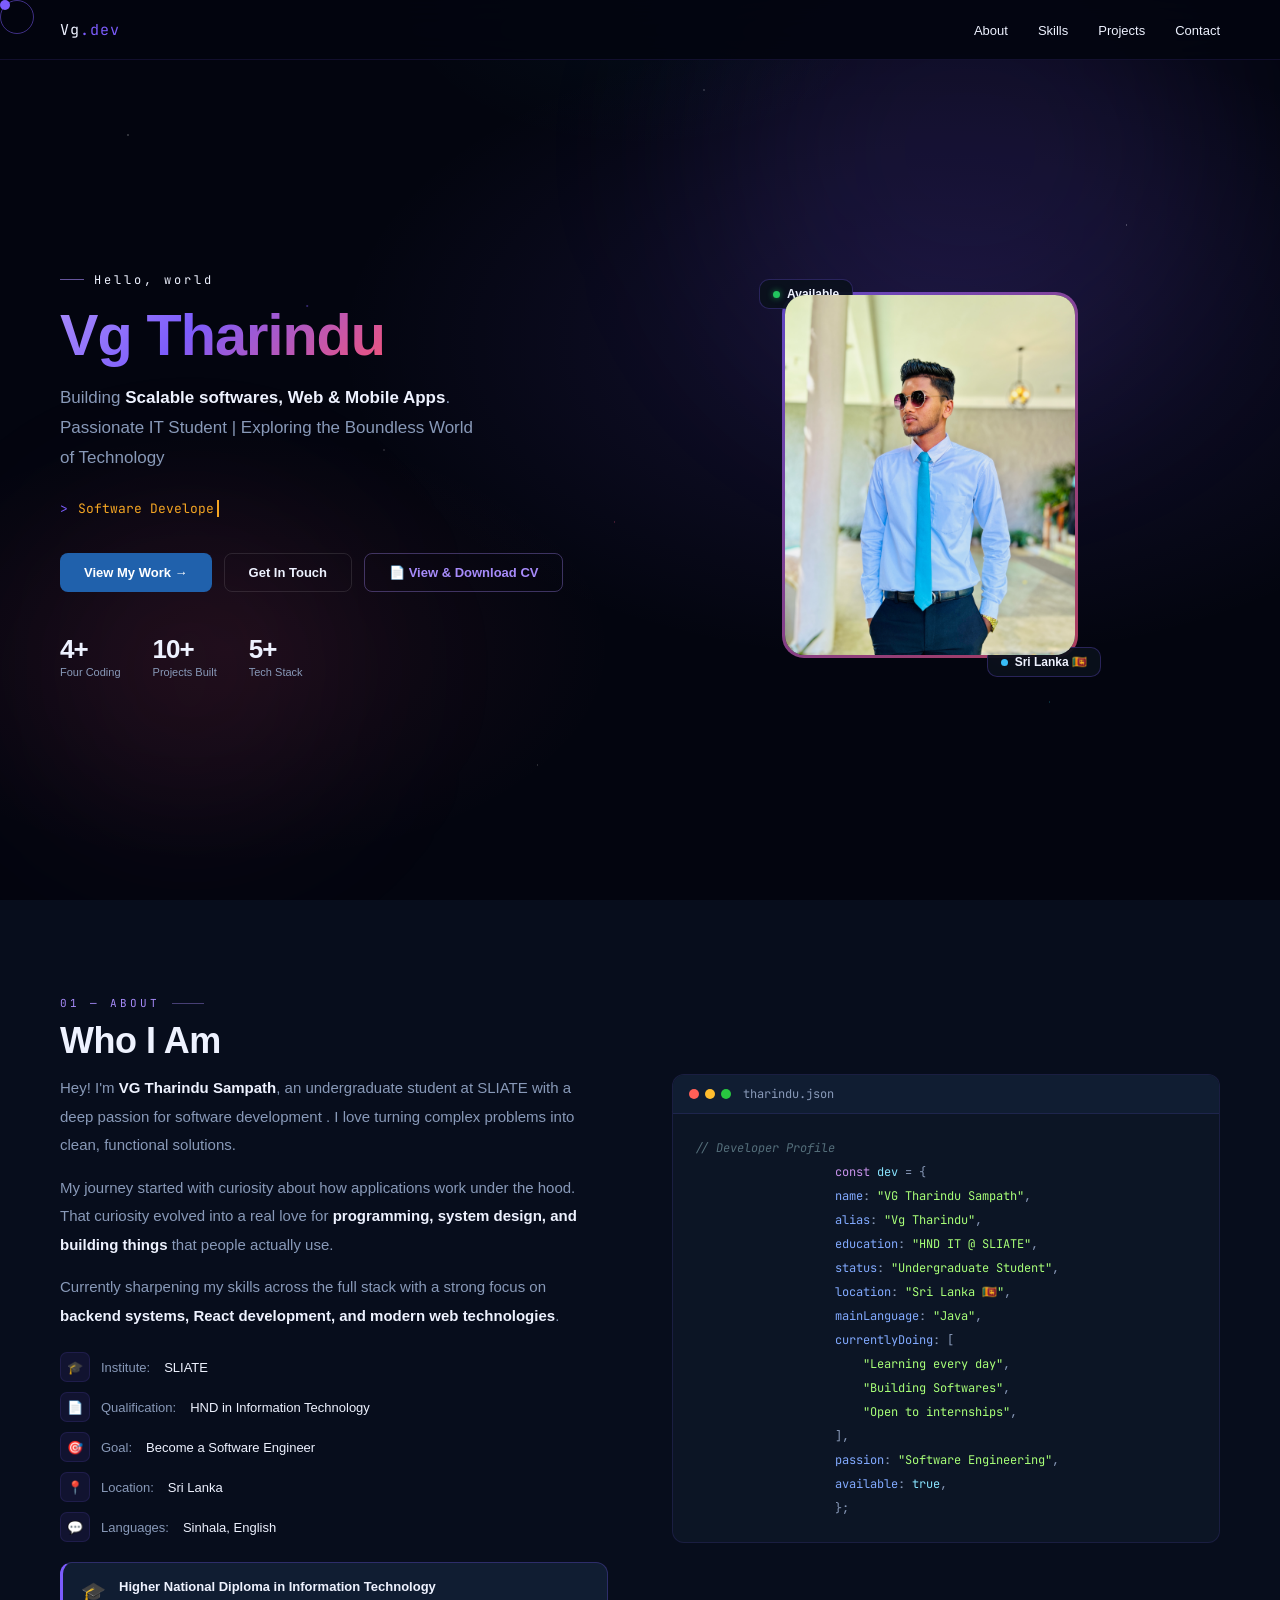
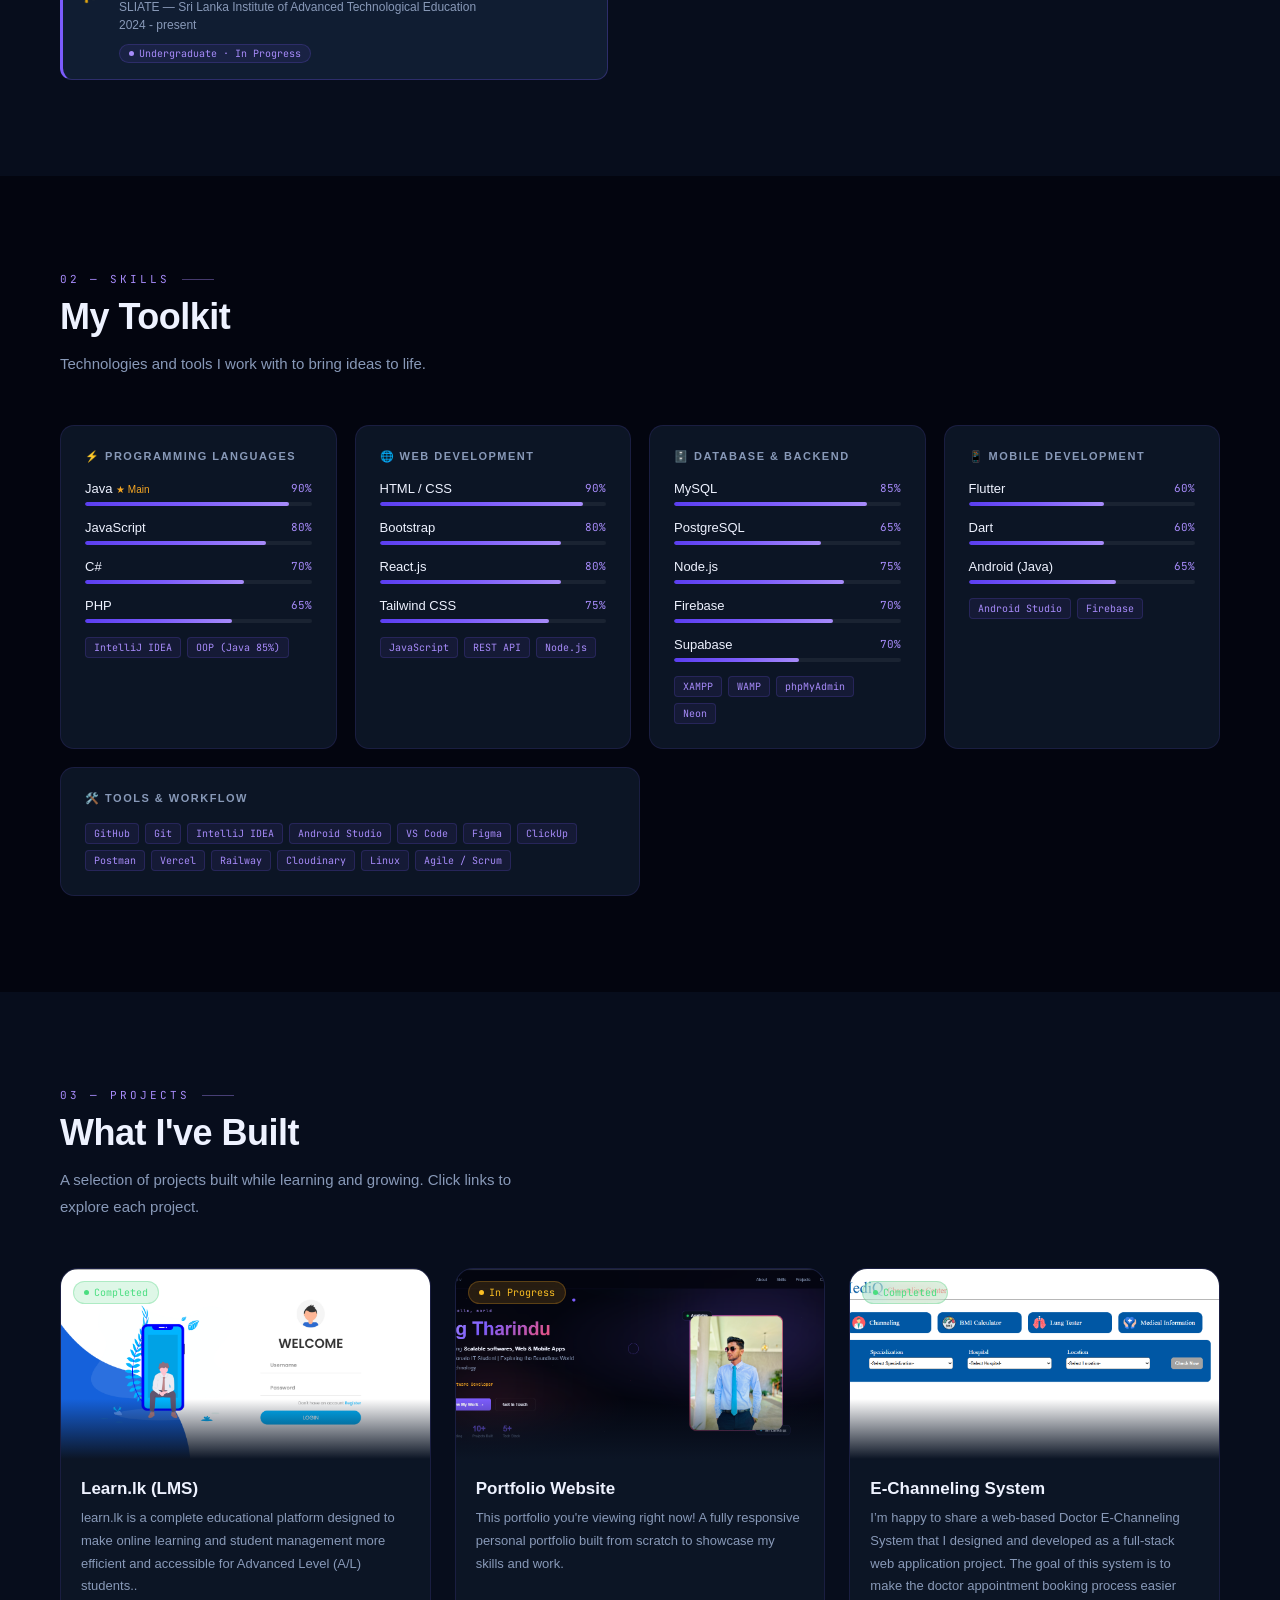
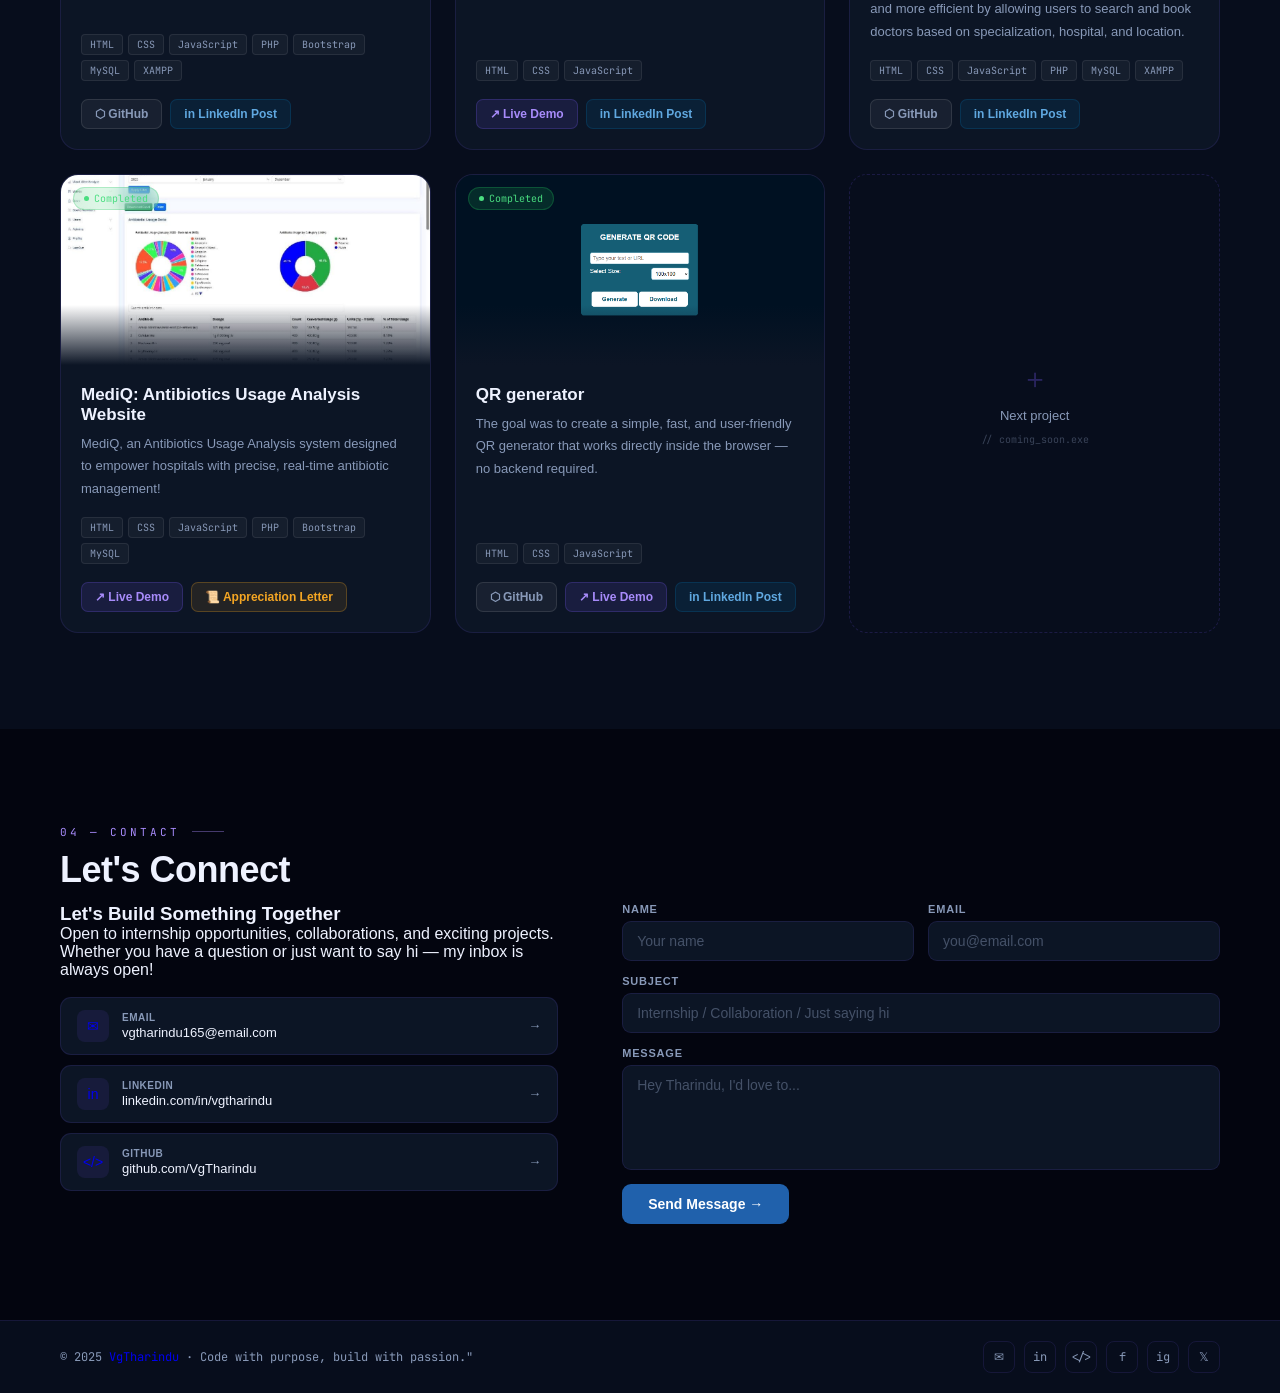
==== commit b76dd8f0: "features add add cv preview and download button and also add preview button for see Appreciation let" ====
--- a/index.html
+++ b/index.html
@@ -119,8 +119,9 @@
         <span id="typingText" class="typing"></span>
         </div>
         <div class="hero-btns">
-        <a href="#projects" class="btn btn-p">View My Work →</a>
-        <a href="#contact" class="btn btn-g">Get In Touch</a>
+            <a href="#projects" class="btn btn-p">View My Work →</a>
+            <a href="#contact" class="btn btn-g">Get In Touch</a>
+            <button class="btn btn-cv" onclick="openPDF('./assets/Tharindu_Sampath_CV.pdf','My CV - Tharindu Sampath','Tharindu_Sampath_CV.pdf')">📄 View & Download CV</button>
         </div>
         <div class="hero-stats">
         <div><div class="hst-num">4+</div><div class="hst-lbl">Four Coding</div></div>
@@ -141,7 +142,7 @@
                     style="width:100%;height:100%;object-fit:cover;object-position:top center;">
                 ══════════════════════════════════════
                 -->
-            <img src="image/IMG_4519.JPG" alt="Vg Tharindu"
+            <img src="assets/IMG_4519.JPG" alt="Vg Tharindu"
                     style="width:100%;height:100%;object-fit:cover;object-position:top center;">
             </div>
                 
@@ -179,30 +180,30 @@
         </div>
 
         <div class="reveal">
-        <div class="code-card">
-            <div class="code-bar">
-            <div class="dot dot-r"></div><div class="dot dot-y"></div><div class="dot dot-g"></div>
-            <span class="code-fname">tharindu.json</span>
-            </div>
-            <div class="code-body">
-    <pre><span class="cm">// Developer Profile</span>
-    <span class="kw">const</span> <span class="cn">dev</span> = {
-    <span class="fn">name</span>: <span class="str">"VG Tharindu Sampath"</span>,
-    <span class="fn">alias</span>: <span class="str">"Vg Tharindu"</span>,
-    <span class="fn">education</span>: <span class="str">"HND IT @ SLIATE"</span>,
-    <span class="fn">status</span>: <span class="str">"Undergraduate Student"</span>,
-    <span class="fn">location</span>: <span class="str">"Sri Lanka 🇱🇰"</span>,
-    <span class="fn">mainLanguage</span>: <span class="str">"Java"</span>,
-    <span class="fn">currentlyDoing</span>: [
-        <span class="str">"Learning every day"</span>,
-        <span class="str">"Building Softwares"</span>,
-        <span class="str">"Open to internships"</span>,
-    ],
-    <span class="fn">passion</span>: <span class="str">"Software Engineering"</span>,
-    <span class="fn">available</span>: <span class="cn">true</span>,
-    };</pre>
-            </div>
-        </div>
+            <div class="code-card">
+                <div class="code-bar">
+                <div class="dot dot-r"></div><div class="dot dot-y"></div><div class="dot dot-g"></div>
+                <span class="code-fname">tharindu.json</span>
+                </div>
+                <div class="code-body">
+                    <pre><span class="cm">// Developer Profile</span>
+                    <span class="kw">const</span> <span class="cn">dev</span> = {
+                    <span class="fn">name</span>: <span class="str">"VG Tharindu Sampath"</span>,
+                    <span class="fn">alias</span>: <span class="str">"Vg Tharindu"</span>,
+                    <span class="fn">education</span>: <span class="str">"HND IT @ SLIATE"</span>,
+                    <span class="fn">status</span>: <span class="str">"Undergraduate Student"</span>,
+                    <span class="fn">location</span>: <span class="str">"Sri Lanka 🇱🇰"</span>,
+                    <span class="fn">mainLanguage</span>: <span class="str">"Java"</span>,
+                    <span class="fn">currentlyDoing</span>: [
+                        <span class="str">"Learning every day"</span>,
+                        <span class="str">"Building Softwares"</span>,
+                        <span class="str">"Open to internships"</span>,
+                    ],
+                    <span class="fn">passion</span>: <span class="str">"Software Engineering"</span>,
+                    <span class="fn">available</span>: <span class="cn">true</span>,
+                    };</pre>
+                </div>
+            </div>
         </div>
     </div>
     </section>
@@ -294,7 +295,7 @@
                     <img src="project1-screenshot.jpg" alt="Project Name">
                     -->
                    <div class="proj-img-placeholder">
-                    <img src="image/Screenshot 2025-08-08 153404.png" alt="Learn.lk (LMS)">
+                    <img src="assets/Screenshot 2025-08-08 153404.png" alt="Learn.lk (LMS)">
                     </div>
                     <div class="proj-img-top">
                         <div class="proj-status s-done">Completed</div>
@@ -316,7 +317,7 @@
             <div class="project-card reveal">
                 <div class="proj-img">
                     <div class="proj-img-placeholder" style="background:linear-gradient(135deg,#160d2b,#0d0718);">
-                        <img src="image/Screenshot 2026-03-21 195851.png" alt="MediQ: Antibiotics Usage Analysis Website">
+                        <img src="assets/Screenshot 2026-03-21 195851.png" alt="MediQ: Antibiotics Usage Analysis Website">
                     </div>
                     <div class="proj-img-top">
                         <div class="proj-status s-wip">In Progress</div>
@@ -339,7 +340,7 @@
             <div class="project-card reveal">
                 <div class="proj-img">
                     <div class="proj-img-placeholder" style="background:linear-gradient(135deg,#160d2b,#0d0718);">
-                        <img src="image/Screenshot 2026-03-22 182855.png" alt="MediQ: Antibiotics Usage Analysis Website">
+                        <img src="assets/Screenshot 2026-03-22 182855.png" alt="MediQ: Antibiotics Usage Analysis Website">
                     </div>
                     <div class="proj-img-top">
                         <div class="proj-status s-done">Completed</div>
@@ -362,7 +363,7 @@
             <div class="project-card reveal">
                 <div class="proj-img">
                     <div class="proj-img-placeholder" style="background:linear-gradient(135deg,#0d1f1c,#071510);">
-                        <img src="image/WhatsApp Image 2026-03-21 at 7.44.55 PM.jpeg" alt="MediQ: Antibiotics Usage Analysis Website">
+                        <img src="assets/WhatsApp Image 2026-03-21 at 7.44.55 PM.jpeg" alt="MediQ: Antibiotics Usage Analysis Website">
                     </div>
                     <div class="proj-img-top">
                         <div class="proj-status s-done">Completed</div>
@@ -376,6 +377,7 @@
                         <!-- <a href="#" class="proj-btn proj-btn-gh">⬡ GitHub</a> -->
                         <a href="https://mediq.42web.io/karapitiya/?i=1" class="proj-btn proj-btn-live">↗ Live Demo</a>
                         <!-- <a href="https://www.linkedin.com/posts/malitha-tishamal_webdevelopment-php-bootstrap-ugcPost-7336060240477528064-LBVA?utm_source=share&utm_medium=member_desktop&rcm=ACoAAEKV94QBrEzuOKrQUPFXo5gvmd7V_NKcd7c" class="proj-btn proj-btn-li">in LinkedIn Post</a> -->
+                        <button class="proj-btn proj-btn-letter" onclick="openPDF('./assets/Dr_Lakmal_Fonseka_Letter.pdf','Letter of Appreciation - Dr. Lakmal Fonseka','Dr_Lakmal_Fonseka_Letter.pdf')">📜 Appreciation Letter</button>
                     </div>
                 </div>
             </div>
@@ -385,7 +387,7 @@
             <div class="project-card reveal">
                 <div class="proj-img">
                     <div class="proj-img-placeholder" style="background:linear-gradient(135deg,#160d2b,#0d0718);">
-                        <img src="image/Screenshot 2025-11-16 101940.png" alt="QR generator">
+                        <img src="assets/Screenshot 2025-11-16 101940.png" alt="QR generator">
                     </div>
                     <div class="proj-img-top">
                         <div class="proj-status s-done">Completed</div>
@@ -487,6 +489,20 @@
     </div>
     </footer>
 
+        <!-- PDF PREVIEW MODAL -->
+    <div class="pdf-modal-overlay" id="pdfModal">
+    <div class="pdf-modal">
+        <div class="pdf-modal-header">
+        <div class="pdf-modal-title" id="pdfModalTitle">Document</div>
+        <div class="pdf-modal-actions">
+            <a href="#" id="pdfDownloadBtn" download class="pdf-download-btn">⬇ Download</a>
+            <button class="pdf-close-btn" onclick="closePDF()">✕</button>
+        </div>
+        </div>
+        <iframe class="pdf-frame" id="pdfFrame" src=""></iframe>
+    </div>
+    </div>
+
     <script src="script.js"></script>
     
 </body>
--- a/style.css
+++ b/style.css
@@ -1214,6 +1214,110 @@
   background: rgba(124, 92, 252, 0.06);
 }
 
+/* ── CV PREVIEW BUTTON ── */
+.btn-cv {
+  background: transparent;
+  color: #a78bfa;
+  border: 1px solid rgba(167,139,250,0.35);
+}
+.btn-cv:hover {
+  background: rgba(167,139,250,0.1);
+  border-color: rgba(167,139,250,0.6);
+  transform: translateY(-2px);
+}
+
+/* ── CLIENT LETTER BUTTON ── */
+.proj-btn-letter {
+  background: rgba(245,166,35,0.1);
+  color: #f5a623;
+  border-color: rgba(245,166,35,0.25);
+}
+.proj-btn-letter:hover {
+  background: rgba(245,166,35,0.2);
+  color: #fff;
+}
+
+/* ── PDF MODAL ── */
+.pdf-modal-overlay {
+  display: none;
+  position: fixed;
+  inset: 0;
+  background: rgba(0,0,0,0.85);
+  z-index: 9000;
+  align-items: center;
+  justify-content: center;
+  backdrop-filter: blur(6px);
+}
+.pdf-modal-overlay.active {
+  display: flex;
+}
+.pdf-modal {
+  background: #0c1525;
+  border: 1px solid rgba(124,92,252,0.3);
+  border-radius: 16px;
+  width: 90%;
+  max-width: 860px;
+  height: 88vh;
+  display: flex;
+  flex-direction: column;
+  overflow: hidden;
+}
+.pdf-modal-header {
+  display: flex;
+  align-items: center;
+  justify-content: space-between;
+  padding: 14px 20px;
+  border-bottom: 1px solid rgba(124,92,252,0.15);
+  flex-shrink: 0;
+}
+.pdf-modal-title {
+  font-family: var(--mono);
+  font-size: 13px;
+  color: var(--violet3);
+  letter-spacing: 1px;
+}
+.pdf-modal-actions {
+  display: flex;
+  align-items: center;
+  gap: 10px;
+}
+.pdf-download-btn {
+  display: inline-flex;
+  align-items: center;
+  gap: 6px;
+  font-size: 12px;
+  font-weight: 600;
+  padding: 6px 14px;
+  border-radius: 7px;
+  text-decoration: none;
+  background: var(--violet);
+  color: #fff;
+  border: none;
+  cursor: pointer;
+  transition: all .2s;
+}
+.pdf-download-btn:hover { background: var(--violet2); }
+.pdf-close-btn {
+  width: 30px; height: 30px;
+  border-radius: 7px;
+  border: 1px solid rgba(255,255,255,0.1);
+  background: transparent;
+  color: var(--text2);
+  font-size: 18px;
+  cursor: pointer;
+  display: flex;
+  align-items: center;
+  justify-content: center;
+  transition: all .2s;
+  line-height: 1;
+}
+.pdf-close-btn:hover { background: rgba(255,255,255,0.08); color: var(--text); }
+.pdf-frame {
+  flex: 1;
+  width: 100%;
+  border: none;
+}
+
 /* ── RESPONSIVE ── */
 @media (max-width: 900px) {
   nav {
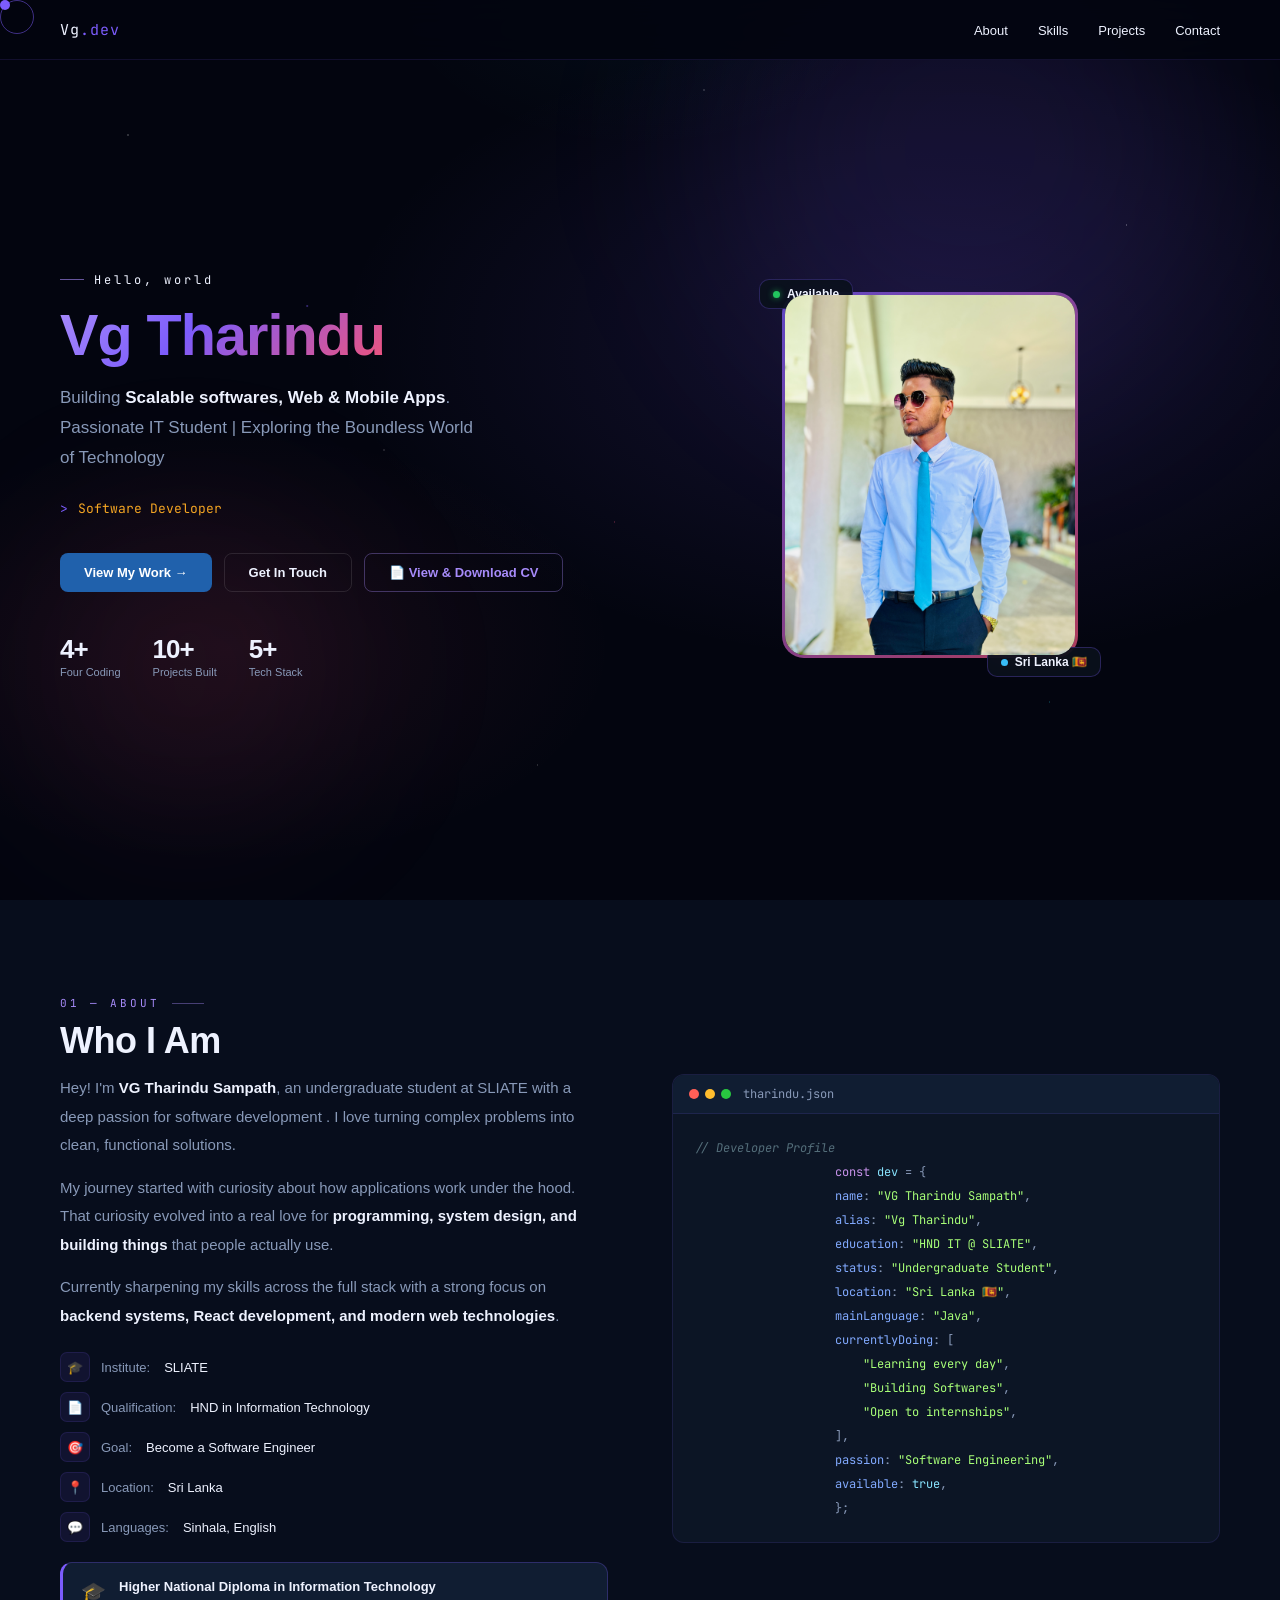
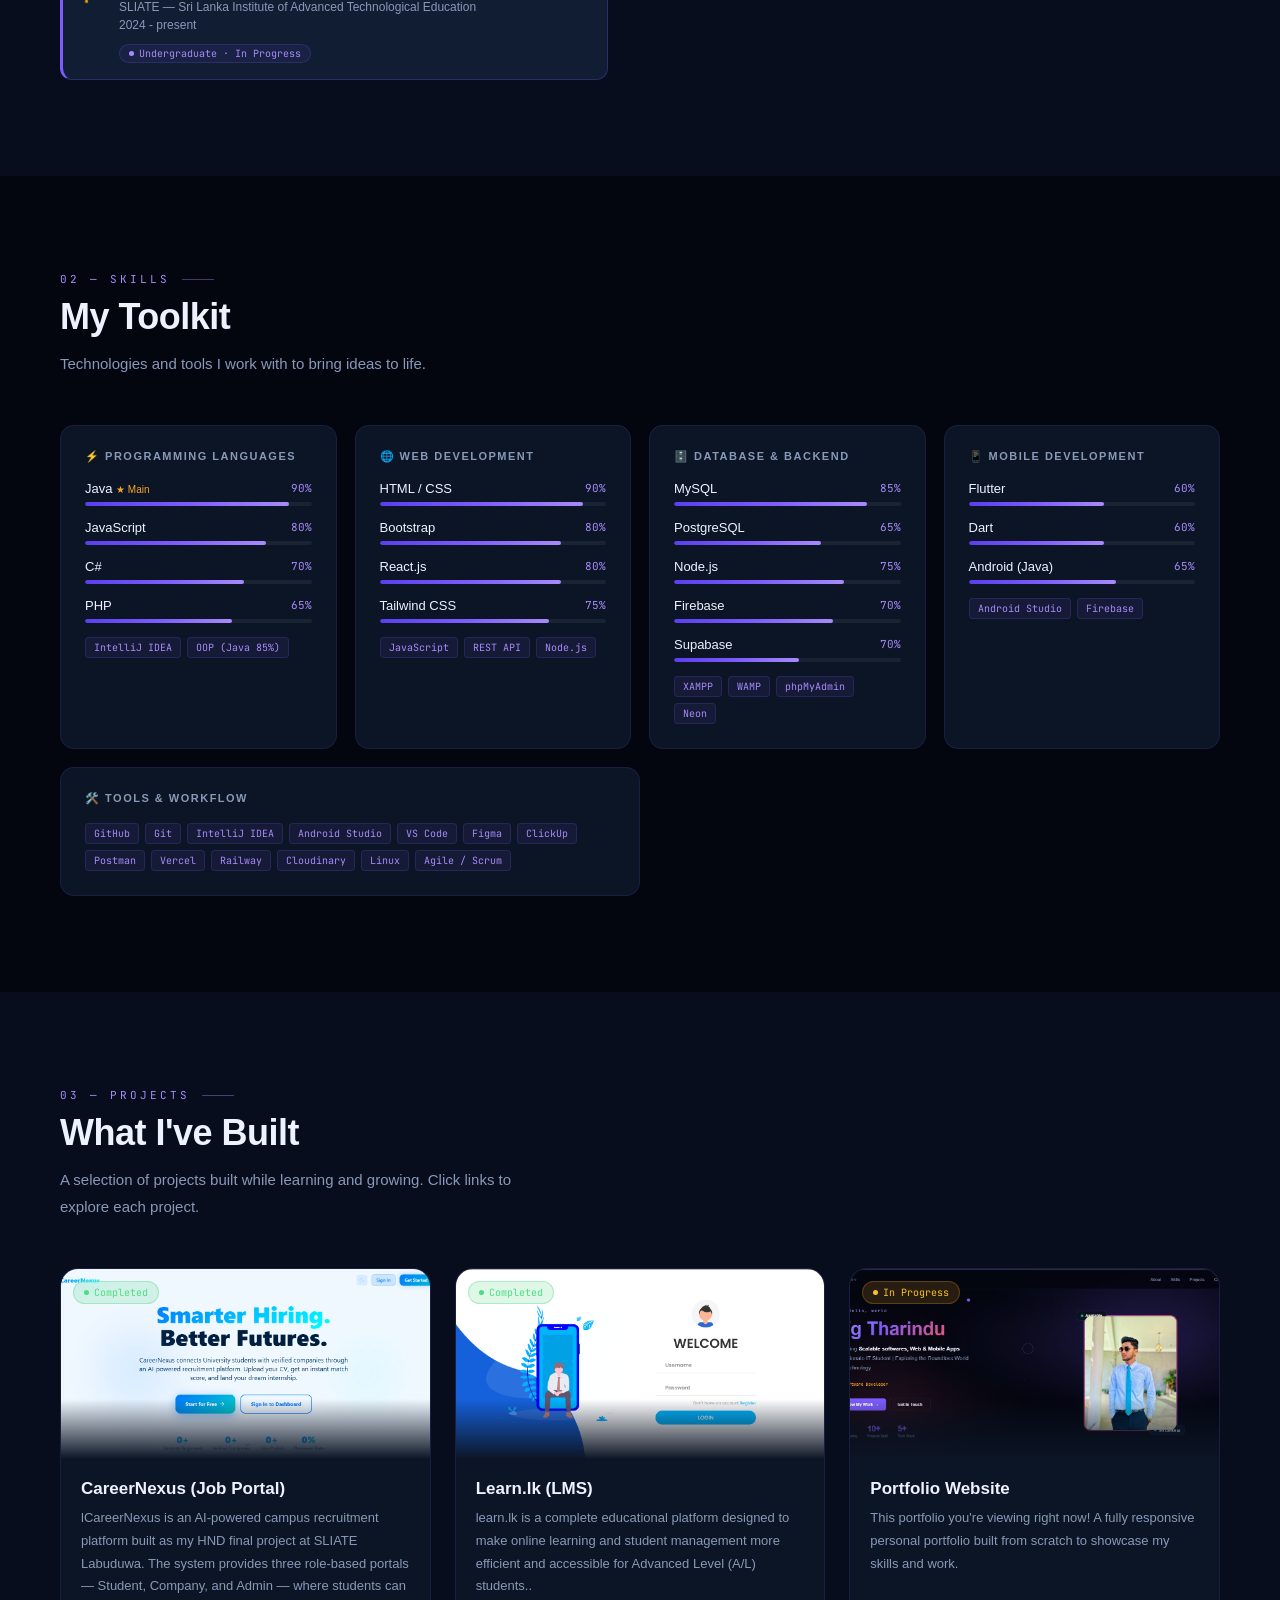
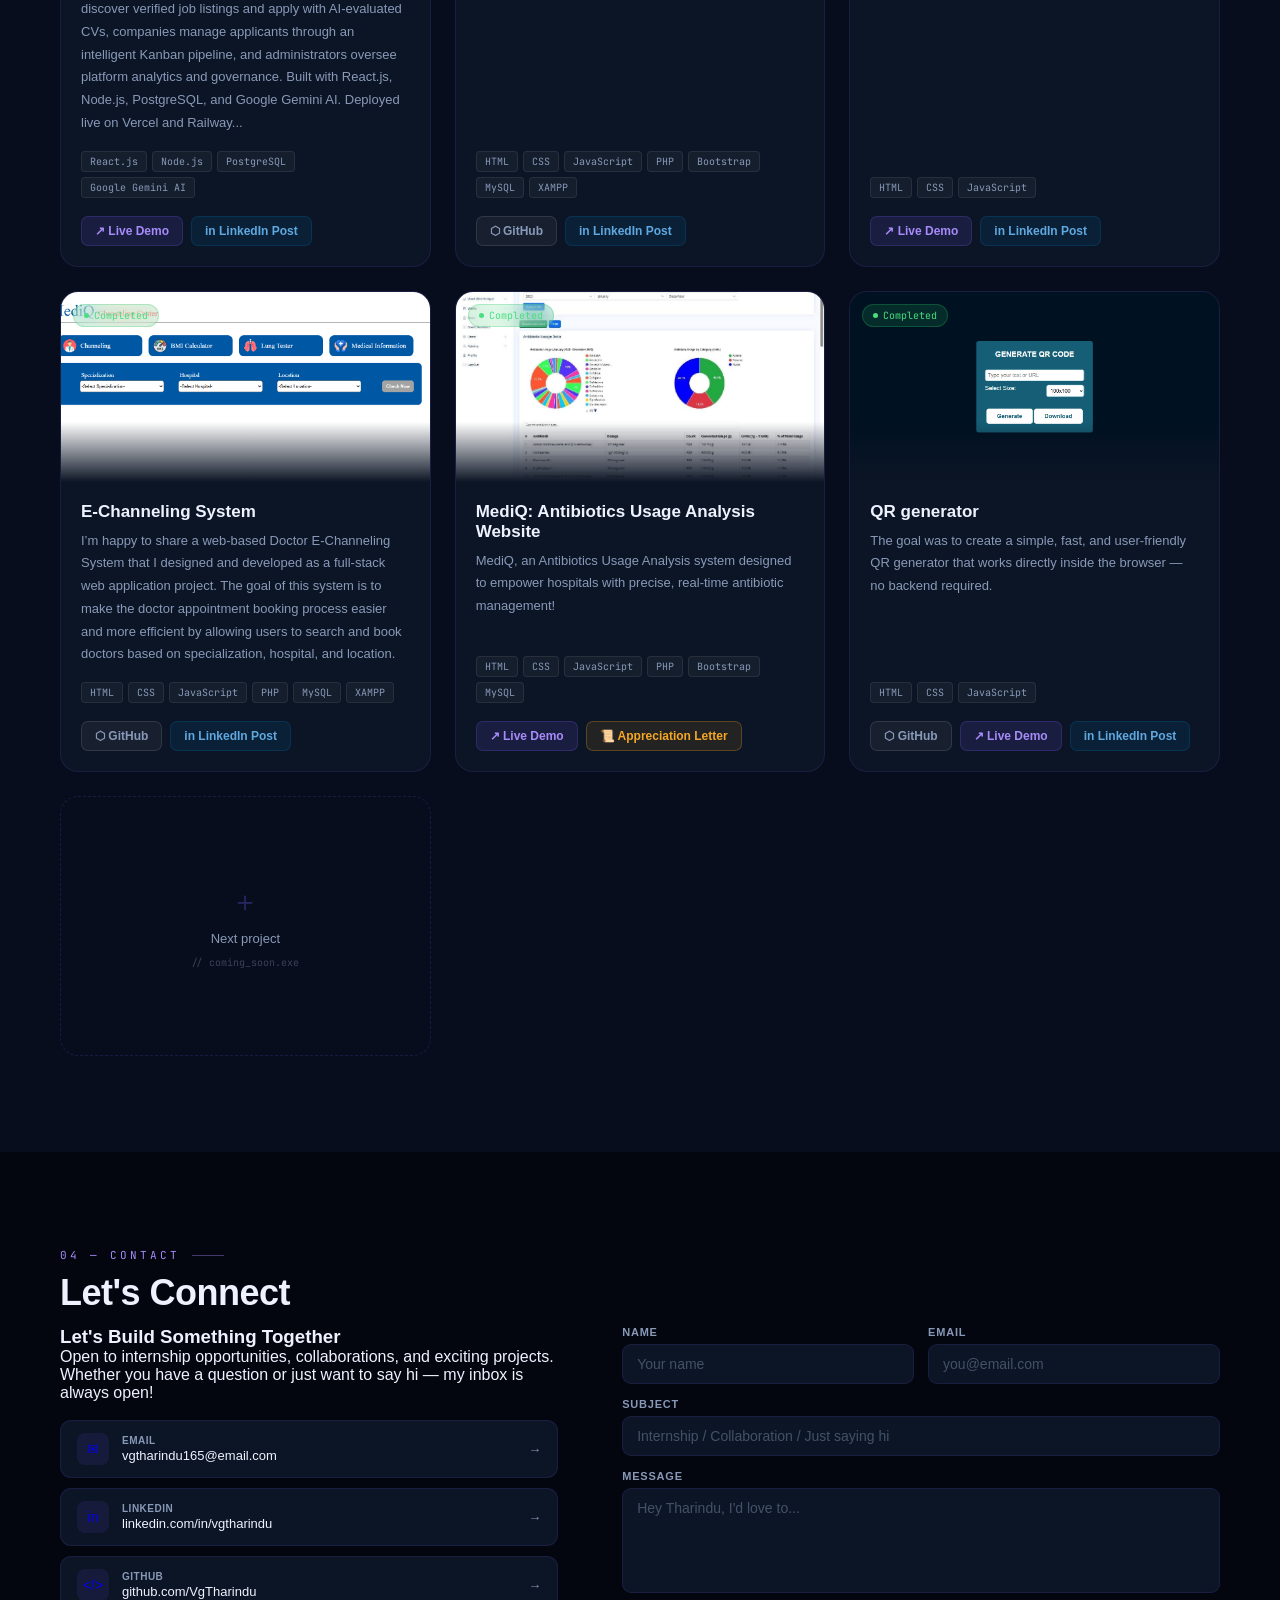
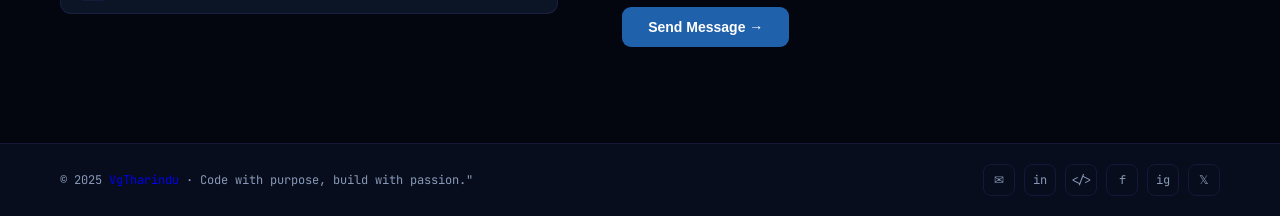
==== commit e46088fa: "update project add new project - CareerNexus , in project section" ====
--- a/index.html
+++ b/index.html
@@ -295,6 +295,33 @@
                     <img src="project1-screenshot.jpg" alt="Project Name">
                     -->
                    <div class="proj-img-placeholder">
+                    <img src="assets/careerNexus.png" alt="CareerNexus">
+                    </div>
+                    <div class="proj-img-top">
+                        <div class="proj-status s-done">Completed</div>
+                    </div>
+                </div>
+                <div class="proj-body">
+                    <div class="proj-name">CareerNexus (Job Portal)</div>
+                    <div class="proj-desc">lCareerNexus is an AI-powered campus recruitment platform built as my HND final project at SLIATE Labuduwa. The system provides three role-based portals — Student, Company, and Admin — where students can discover verified job listings and apply with AI-evaluated CVs, companies manage applicants through an intelligent Kanban pipeline, and administrators oversee platform analytics and governance. Built with React.js, Node.js, PostgreSQL, and Google Gemini AI. Deployed live on Vercel and Railway...</div>
+                    <div class="proj-stack"><span class="stack-tag">React.js</span><span class="stack-tag">Node.js</span><span class="stack-tag">PostgreSQL</span><span class="stack-tag">Google Gemini AI</span></div>
+                    <div class="proj-actions">
+                        <!--<a href="https://github.com/VgTharindu/Learn.lk.git" class="proj-btn proj-btn-gh">⬡ GitHub</a>-->
+                        <a href="https://careernexus-vg.vercel.app/" class="proj-btn proj-btn-live">↗ Live Demo</a>
+                        <a href="https://www.linkedin.com/posts/vgtharindu_careernexus-fullstackdevelopment-reactjs-activity-7507722723427631104-oGcO?utm_source=share&utm_medium=member_desktop&rcm=ACoAAEKV94QBrEzuOKrQUPFXo5gvmd7V_NKcd7c" class="proj-btn proj-btn-li">in LinkedIn Post</a>
+                    </div>
+                </div>
+            </div>
+
+            <!-- PROJECT 2 -->
+            <div class="project-card reveal">
+                <div class="proj-img">
+                    <!--
+                    ADD PROJECT SCREENSHOT:
+                    Replace <div class="proj-img-placeholder"> with:
+                    <img src="project1-screenshot.jpg" alt="Project Name">
+                    -->
+                   <div class="proj-img-placeholder">
                     <img src="assets/Screenshot 2025-08-08 153404.png" alt="Learn.lk (LMS)">
                     </div>
                     <div class="proj-img-top">
@@ -313,7 +340,7 @@
                 </div>
             </div>
 
-             <!-- PROJECT 2 -->
+             <!-- PROJECT 3 -->
             <div class="project-card reveal">
                 <div class="proj-img">
                     <div class="proj-img-placeholder" style="background:linear-gradient(135deg,#160d2b,#0d0718);">
@@ -336,7 +363,7 @@
                     </div>
             </div>
 
-             <!-- PROJECT 3 -->
+             <!-- PROJECT 4 -->
             <div class="project-card reveal">
                 <div class="proj-img">
                     <div class="proj-img-placeholder" style="background:linear-gradient(135deg,#160d2b,#0d0718);">
@@ -359,7 +386,7 @@
                     </div>
             </div>
 
-            <!-- PROJECT 4 -->
+            <!-- PROJECT 5 -->
             <div class="project-card reveal">
                 <div class="proj-img">
                     <div class="proj-img-placeholder" style="background:linear-gradient(135deg,#0d1f1c,#071510);">
@@ -383,7 +410,7 @@
             </div>
 
             
-            <!-- PROJECT 5 -->
+            <!-- PROJECT 6 -->
             <div class="project-card reveal">
                 <div class="proj-img">
                     <div class="proj-img-placeholder" style="background:linear-gradient(135deg,#160d2b,#0d0718);">
